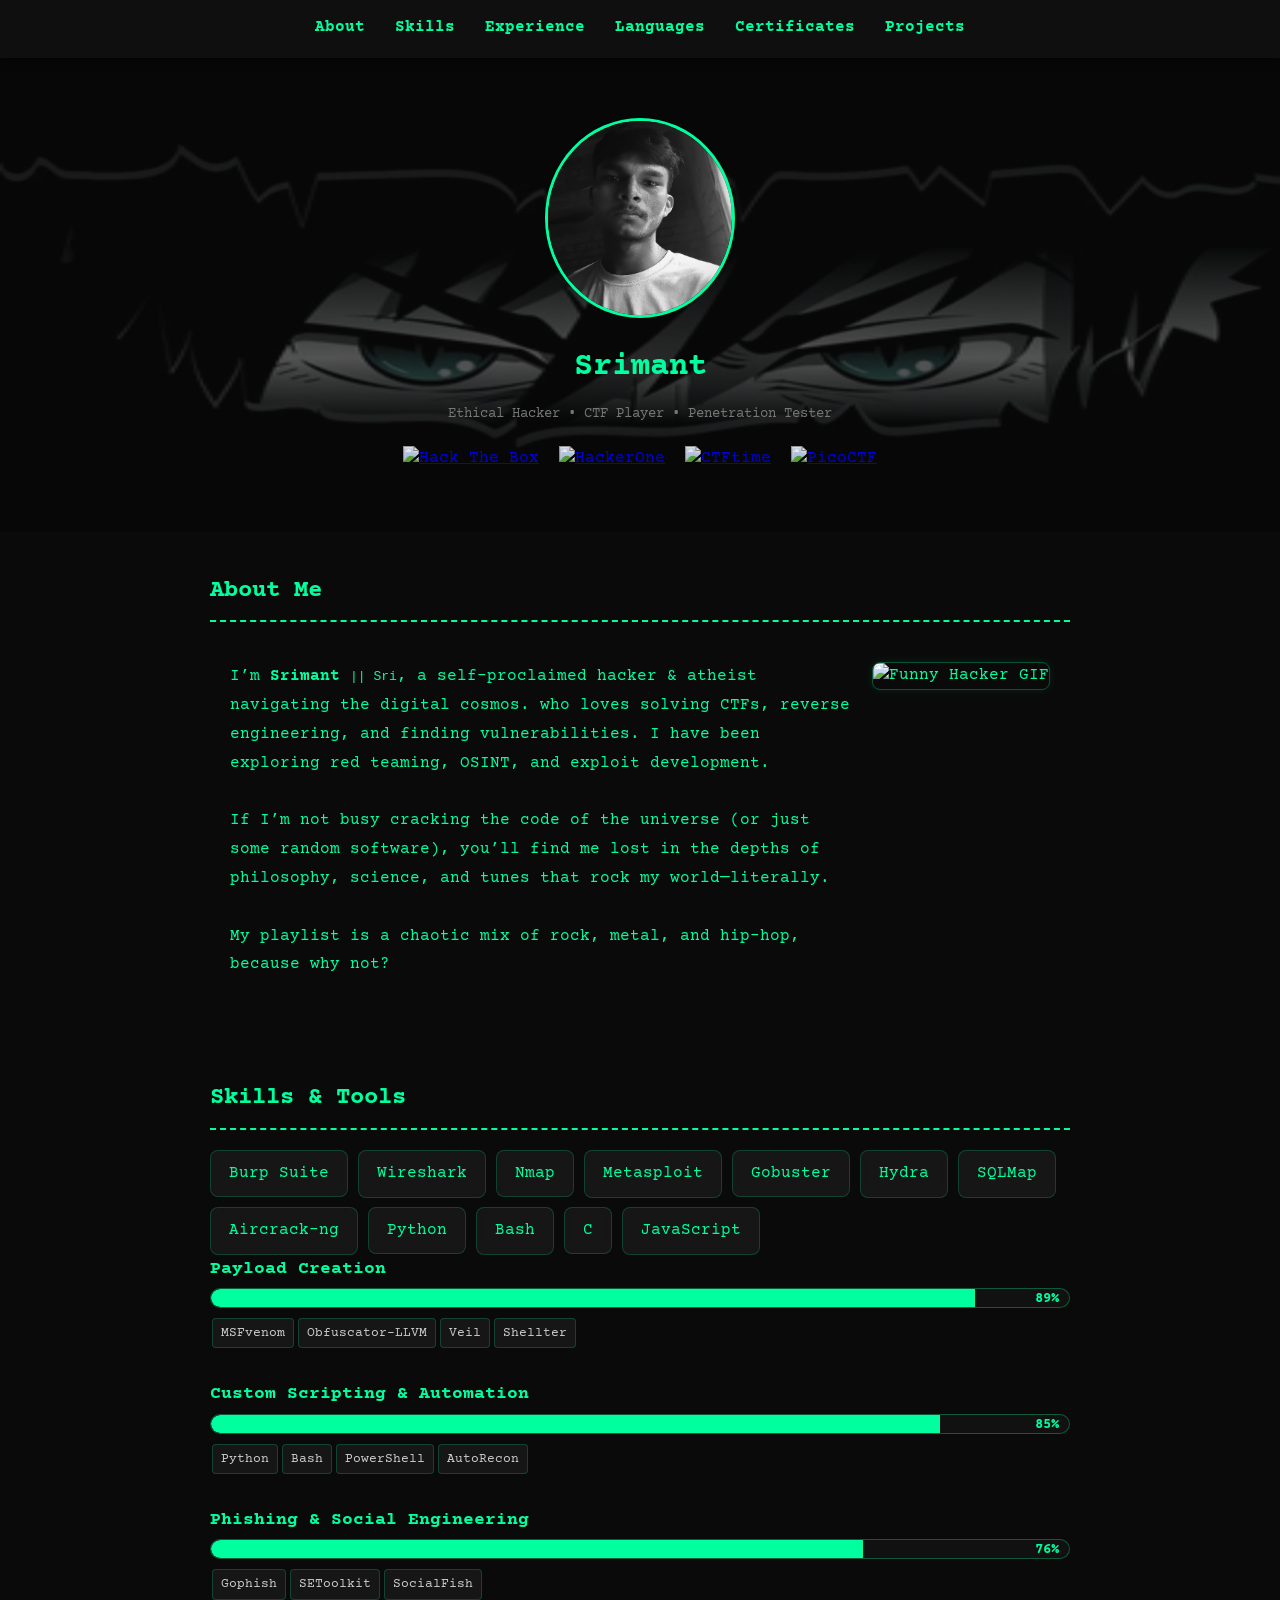
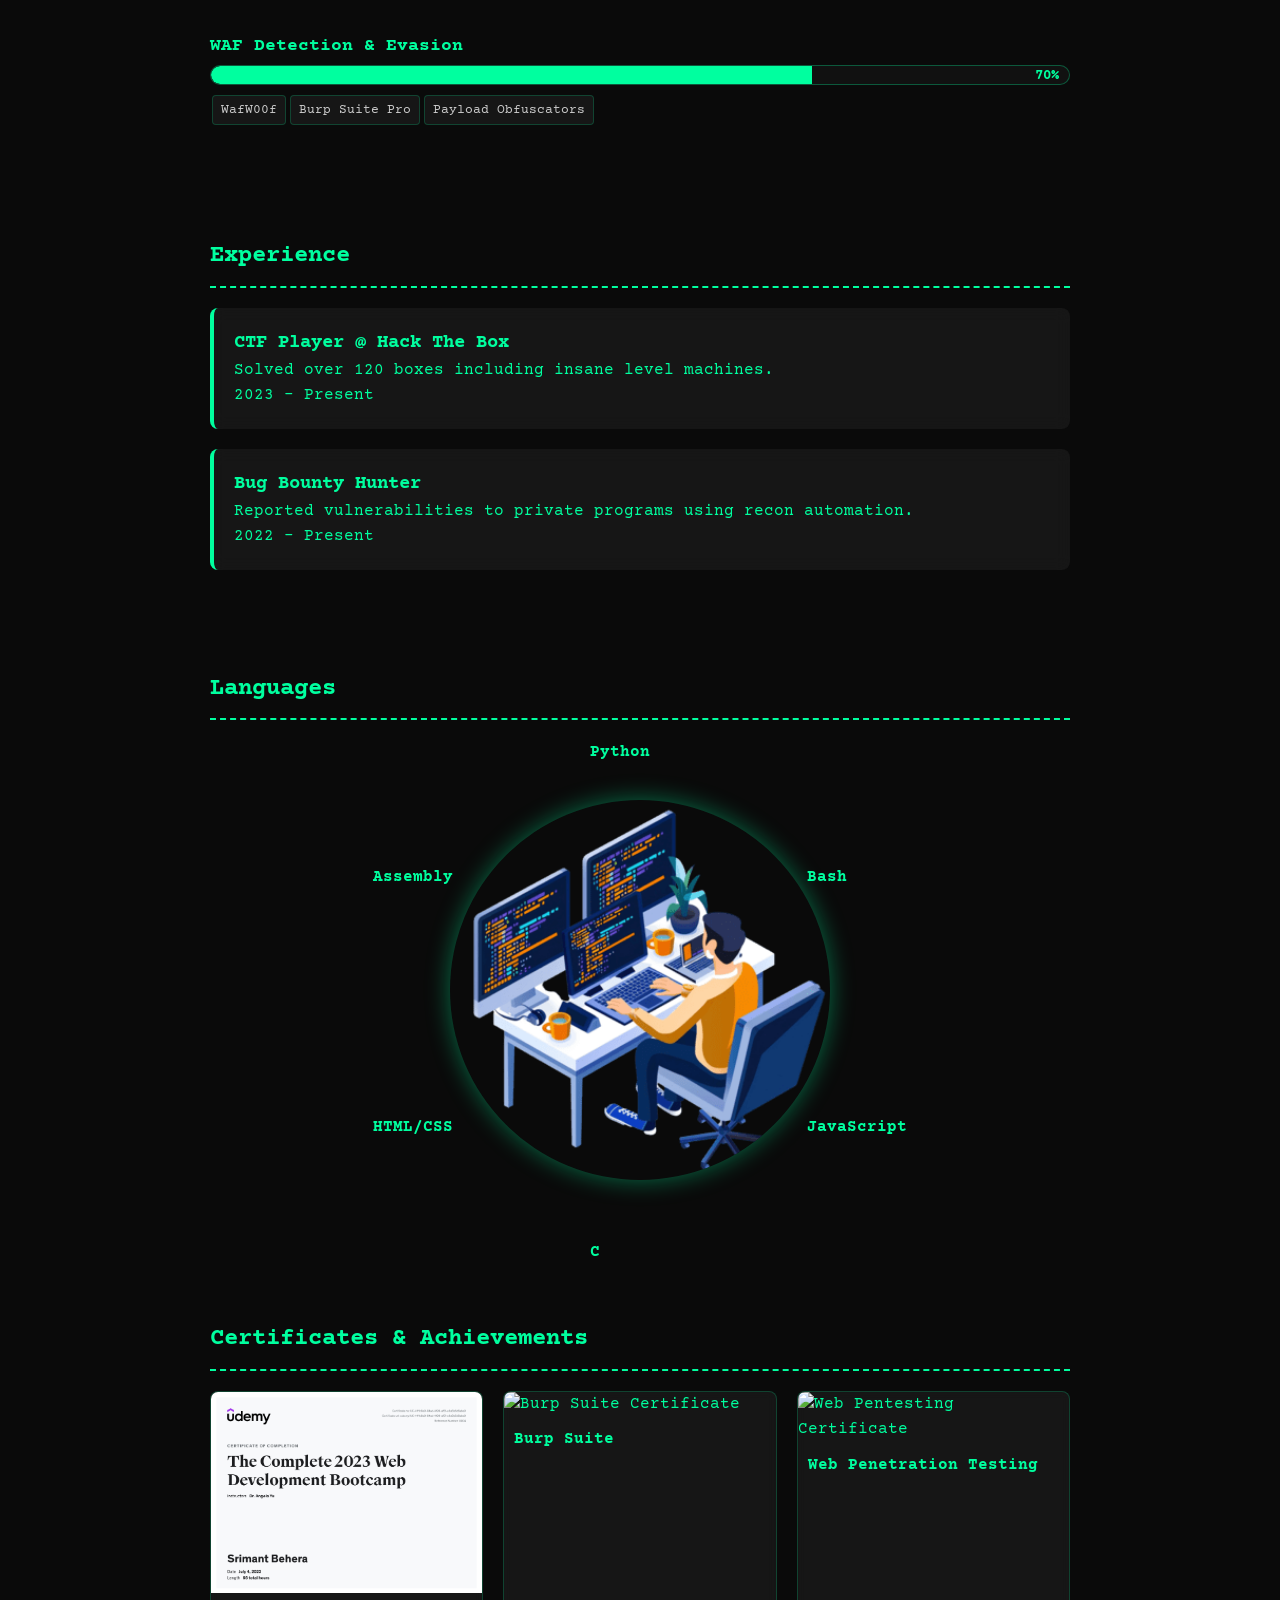
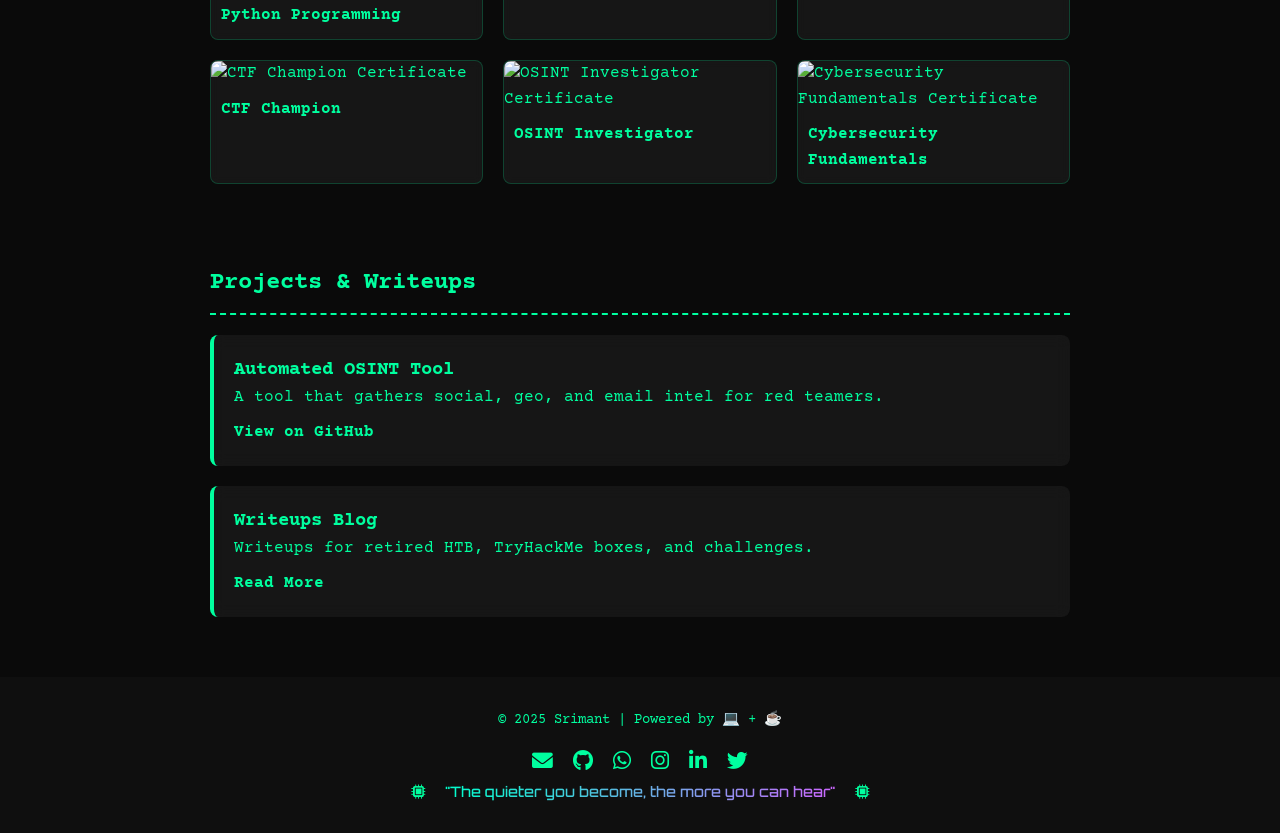
==== index.html @ 4f997815 "Update index.html" ====
<!DOCTYPE html>
<html lang="en">
<head>
  <meta charset="UTF-8" />
  <meta name="viewport" content="width=device-width, initial-scale=1.0"/>
  <title>Srimant | Portfolio</title>

  <!-- Google Fonts -->
<link href="https://fonts.googleapis.com/css2?family=Courier+Prime&display=swap" rel="stylesheet">
<link href="https://fonts.googleapis.com/css2?family=Orbitron&display=swap" rel="stylesheet">
<link href="https://fonts.googleapis.com/css2?family=Playwrite+HU:wght@100..400&family=Press+Start+2P&display=swap" rel="stylesheet">
<link href="https://fonts.googleapis.com/css2?family=Rubik+Glitch&display=swap" rel="stylesheet">

<!-- Font Awesome -->
<script src="https://kit.fontawesome.com/a076d05399.js" crossorigin="anonymous"></script>

<!-- AOS Animation -->
<link href="https://cdn.jsdelivr.net/npm/aos@2.3.4/dist/aos.css" rel="stylesheet">
 
  <link
  href="https://cdnjs.cloudflare.com/ajax/libs/font-awesome/6.0.0-beta3/css/all.min.css"
  rel="stylesheet">

  

  <style>
    :root {
      --bg: #0a0a0a;    
      --text: #00ff9f;
      --accent: linear-gradient(45deg, #00ffe7, #cc66ff);
      --card-bg: rgba(255, 255, 255, 0.05);
      --hover-bg: rgba(255, 255, 255, 0.1);
    }

    * {
      margin: 0;
      padding: 0;
      box-sizing: border-box;
    }

    body {
      background-color: var(--bg);
      color: var(--text);
      font-family: 'Courier Prime', monospace;
      line-height: 1.6;
    }

    nav.navbar {
      background: #0f0f0f;
      padding: 15px 30px;
      position: sticky;
      top: 0;
      z-index: 1000;
      box-shadow: 0 2px 8px rgba(0, 0, 0, 0.5);
    }

    .nav-container {
      display: flex;
      justify-content: center;
      gap: 30px;
    }

    .nav-link {
      color: var(--text);
      text-decoration: none;
      font-size: 1rem;
      transition: color 0.3s ease;
    }

    .nav-link:hover {
      color: #00ffd5;
    }
.navbar {
  position: sticky;
  top: 0;
  z-index: 1000;
  padding: 15px 30px;
  background: #0a0a0a;
  box-shadow: 0 2px 10px rgba(0, 255, 159, 0.2);
  border-bottom: 2px solid transparent;
  transition: border-color 0.3s ease;
}

.navbar:hover {
  border-bottom: 2px solid var(--text);
}

.nav-container {
  display: flex;
  justify-content: center;
  gap: 30px;
  position: relative;
  z-index: 1;
}

.nav-link {
  color: var(--text);
  text-decoration: none;
  font-size: 1rem;
  font-weight: bold;
  position: relative;
  transition: color 0.3s ease;
}

.nav-link::after {
  content: '';
  position: absolute;
  width: 0%;
  height: 2px;
  bottom: -5px;
  left: 0;
  background: var(--accent);
  transition: width 0.3s ease;
}

.nav-link:hover::after {
  width: 100%;
}

/* Glitch effect on hover */
.nav-link:hover {
  color: #00ffd5;
  animation: glitch-navbar 0.6s infinite;
}

@keyframes glitch-navbar {
  0% { transform: translate(0); }
  10% { transform: translate(-2px, 2px); }
  20% { transform: translate(2px, -2px); }
  30% { transform: translate(-2px, 2px); }
  40% { transform: translate(2px, -2px); }
  50% { transform: translate(0); }
  100% { transform: translate(0); }
}
/* langaues */


    .lang-grid {
  display: grid;
  grid-template-columns: repeat(auto-fit, minmax(120px, 1fr));
  gap: 10px;
}
.lang-grid div {
  background: rgba(255, 255, 255, 0.05);
  padding: 10px;
  text-align: center;
  border-radius: 6px;
  border: 1px solid rgba(0, 255, 159, 0.1);
  transition: background 0.3s ease;
}
.lang-grid div:hover {
  background: rgba(255, 255, 255, 0.1);
}


.language-wheel {
  position: relative;
  width: 300px;
  height: 300px;
  margin-top: 0;
}

.language-wheel {
  position: relative;
  width: 500px;
  height: 500px;
  margin: 0px auto;
  border-radius: 50%;
  animation: slow-rotate 20s linear infinite;
  /* margin-top: -70px; */
}

.center-logo {
  position: absolute;
  left: 50%;
  top: 50%;
  width: 380px;
  height: 380px;
  transform: translate(-50%, -50%);
  z-index: 2;
  border-radius: 50%;
  overflow: hidden;
  box-shadow: 0 0 25px rgba(0, 255, 159, 0.4);
  transition: transform 0.3s ease;
}

.center-logo img {
  width: 100%;
  height: 100%;
  object-fit: cover;
}

.center-logo:hover {
  transform: translate(-50%, -50%) scale(1.1) rotate(10deg);
}

.lang-item {
  position: absolute;
  top: 50%;
  left: 40%;
  transform-origin: center center;
  font-weight: bold;
  color: var(--text);
  white-space: nowrap;
  font-size: 1rem;
  transition: transform 0.3s ease, color 0.3s ease;
}

.lang-item:hover {
  color: #00ffd5;
  transform: scale(1.1);
}

/* Circular layout - move text further away from center */
.lang1 { transform: rotate(0deg) translate(0, -250px) rotate(-0deg); }
.lang2 { transform: rotate(60deg) translate(0, -250px) rotate(-60deg); }
.lang3 { transform: rotate(120deg) translate(0, -250px) rotate(-120deg); }
.lang4 { transform: rotate(180deg) translate(0, -250px) rotate(-180deg); }
.lang5 { transform: rotate(240deg) translate(0, -250px) rotate(-240deg); }
.lang6 { transform: rotate(300deg) translate(0, -250px) rotate(-300deg); }


/* Optional animation if you want slow rotation effect */
/* @keyframes slow-rotate {
  0% { transform: rotate(0deg); }
  100% { transform: rotate(360deg); }
} */


/* .navbar::before {
  content: '';
  position: absolute;
  top: 0; left: 0;
  width: 100%;
  height: 100%;
  background: repeating-linear-gradient(
    45deg,
    rgba(0, 255, 159, 0.05),
    rgba(0, 255, 159, 0.05) 10px,
    transparent 10px,
    transparent 20px
  );
  z-index: 0;
  animation: glitch-bg 10s linear infinite;
  pointer-events: none;
} */

@keyframes glitch-bg {
  0% { background-position: 0 0; }
  100% { background-position: -20px -20px; }
}
    header {
      background: linear-gradient(to right, #0f0f0f, #111);
      text-align: center;
      padding: 60px 20px 40px;
      position: relative;
      overflow: hidden;
    }
 /* Header & Footer Background */
    header {
    padding: 60px 20px;
    text-align: center;
    position: relative;
    z-index: 1;
    }

    header::before {
    content: '';
    position: absolute;
    top: 0; left: 0; right: 0; bottom: 0;
    background-image: url('/bgimg.png');
    background-size: 1900px 800px;
    background-repeat: no-repeat;
    background-position: center;
    opacity: 10; /* Very low visibility */
    z-index: -1;
    }
    header::after {
  content: '';
  position: absolute;
  top: 0; left: 0; right: 0; bottom: 0;
  background: rgba(10, 10, 10, 0.7); /* Black semi-transparent layer */
  z-index: -1;
}
    .glitch-effect {
      font-size: 2rem;
      background: var(--accent);
      -webkit-background-clip: text;
      -webkit-text-fill-color: transparent;
      position: relative;
      animation: glitch 2s infinite;
    }

    @keyframes glitch {
      0% { transform: translate(0); }
      20% { transform: translate(-2px, 2px); }
      40% { transform: translate(-2px, -2px); }
      60% { transform: translate(2px, 2px); }
      80% { transform: translate(2px, -2px); }
      100% { transform: translate(0); }
    }

    .avatar {
      width: 190px;
      height: 200px;
      border-radius: 50%;
      border: 3px solid var(--text);
      transition: transform 0.3s ease;
      margin-bottom: 15px;
    }

    .avatar:hover {
      transform: scale(1.1) rotate(3deg);
    }

    .subtitle {
      font-size: 0.9rem;
      color: #777;
      margin: 10px 0;
    }

    .social-icons {
  display: flex;
  justify-content: center;
  gap: 20px;
  margin-top: 20px;
  flex-wrap: wrap;
}

.social-icons img {
  width: 80px; /* Adjust as needed */
  height: auto;
  transition: transform 0.3s ease, filter 0.3s ease;
  opacity: 0.9;
}

.social-icons img:hover {
  transform: scale(1.1) rotate(2deg);
  opacity: 1;
  filter: brightness(1.2);
}

/* cert and achivement */

.cert-grid {
  display: grid;
  grid-template-columns: repeat(auto-fit, minmax(250px, 1fr));
  gap: 20px;
}

.cert-card {
  background: var(--card-bg);
  border-radius: 8px;
  overflow: hidden;
  border: 1px solid rgba(0, 255, 159, 0.2);
  backdrop-filter: blur(5px);
  transition: transform 0.3s ease;
}

.cert-card:hover {
  transform: translateY(-5px);
}

.cert-card img {
  width: 100%;
  height: auto;
  display: block;
}

.cert-card .cert-title {
  padding: 10px;
  font-weight: bold;
  font-size: 1rem;
  color: var(--text);
}

/* cert ends */

    section {
      max-width: 900px;
      margin: auto;
      padding: 40px 20px;
      scroll-margin-top: 80px; /* Offset for sticky nav */
    }

    h2 {
      font-size: 1.5rem;
      border-bottom: 2px dashed var(--text);
      padding-bottom: 10px;
      margin-bottom: 20px;
    }

    .skills ul {
      display: flex;
      flex-wrap: wrap;
      gap: 10px;
      list-style: none;
      padding: 0;
    }

    .skills li {
      background: var(--card-bg);
      padding: 10px 18px;
      border-radius: 8px;
      border: 1px solid rgba(0, 255, 159, 0.2);
      backdrop-filter: blur(5px);
      transition: background 0.3s ease;
    }

    .skills li:hover {
      background: var(--hover-bg);
    }

    /* skill */

    .skill-bar-container {
    margin-bottom: 30px;
  }

  .skill-title {
    font-weight: bold;
    font-size: 1.1rem;
    margin-bottom: 5px;
    color: var(--text);
  }

  .bar {
    background-color: #111;
    border: 1px solid rgba(0, 255, 159, 0.3);
    border-radius: 20px;
    height: 20px;
    width: 100%;
    overflow: hidden;
    position: relative;
  }

  .bar-fill {
    background-color: #00ff9f;
    height: 100%;
    border-radius: 20px 0 0 20px;
    transition: width 0.6s ease-in-out;
  }

  .bar-percent {
    position: absolute;
    right: 10px;
    top: 0;
    font-size: 0.85rem;
    line-height: 20px;
    color: #00ff9f;
    font-weight: bold;
  }

  .tool-tags {
    font-size: 0.8rem;
    color: #ccc;
    margin-top: 8px;
  }

  .tool-tags span {
    background: rgba(255, 255, 255, 0.05);
    border: 1px solid rgba(0, 255, 159, 0.2);
    padding: 4px 8px;
    margin: 2px;
    display: inline-block;
    border-radius: 4px;
  }


    .exp-card, .project-card {
      background: var(--card-bg);
      padding: 20px;
      margin-bottom: 20px;
      border-left: 4px solid var(--text);
      border-radius: 8px;
      backdrop-filter: blur(8px);
      transition: transform 0.2s ease;
    }

    .exp-card:hover, .project-card:hover {
      transform: translateX(5px);
    }

    .project-card a {
      color: var(--text);
      text-decoration: none;
      font-weight: bold;
      display: inline-block;
      margin-top: 10px;
    }

    footer {
      text-align: center;
      padding: 30px 20px;
      background: #111;
      font-size: 0.9rem;
      color: #777;
      border-top: 1px solid rgba(255, 255, 255, 0.1);
    }

    .contact-info {
      margin-top: 10px;
      font-size: 0.9rem;
      color: #aaa;
    }

    /* Scrollbar styling */
    ::-webkit-scrollbar {
      width: 8px;
    }

    ::-webkit-scrollbar-track {
      background: #111;
    }

    ::-webkit-scrollbar-thumb {
      background: var(--text);
      border-radius: 4px;
    }

    footer {
  background: #0f0f0f;
  color: var(--text);
  padding: 30px 20px;
  font-family: 'Courier Prime', monospace;
  border-top: 2px solid transparent;
  position: relative;
  overflow: hidden;
  text-align: center;
}

.footer-content p {
  margin-bottom: 15px;
  font-size: 0.9rem;
}

.social-contact {
  display: flex;
  justify-content: center;
  gap: 20px;
  font-size: 1.3rem;
}

.social-contact a {
  color: var(--text);
  transition: color 0.3s ease;
  text-decoration: none;
}

.social-contact a:hover {
  color: #00ffd5;
}

.footer-quote {
  display: flex;
  align-items: center;
  justify-content: center;
  gap: 20px;
  flex-wrap: wrap;
  font-family: 'Orbitron', sans-serif; /* already included in your fonts */
  font-size: 0.9rem;
  color: var(--text);
  animation: pulse-glow 3s infinite;
  text-align: center;
}

.footer-quote .line {
  flex: 1;
  height: 1px;
  background: linear-gradient(to right, #00ffd5, #cc66ff);
  max-width: 120px;
  opacity: 0.6;
}

.footer-quote .quote-text {
  white-space: nowrap;
  font-weight: 500;
  background: linear-gradient(to right, #00ffcc, #cc66ff);
  -webkit-background-clip: text;
  -webkit-text-fill-color: transparent;
}

@keyframes pulse-glow {
  0%, 100% { text-shadow: 0 0 4px #00ffd5; }
  50% { text-shadow: 0 0 12px #00ffd5; }
}


/* responsive design */
/* Responsive Design */
@media (max-width: 768px) {

  .nav-container {
    flex-wrap: wrap;
    gap: 15px;
  }

  header {
    padding: 40px 10px;
  }

  .avatar {
    width: 140px;
    height: 140px;
  }

  .social-icons img {
    width: 50px;
  }

  .skills ul {
    flex-direction: column;
    align-items: center;
  }

  .language-wheel {
    width: 100%;
    height: 400px;
    margin-top: 40px;
  }

  .center-logo {
    width: 180px;
    height: 180px;
  }

  .lang-item {
    font-size: 0.8rem;
  }

  .lang1, .lang2, .lang3, .lang4, .lang5, .lang6 {
    transform: none !important;
    position: static;
    display: inline-block;
    margin: 5px;
  }

  .language-wheel {
    display: flex;
    flex-direction: column;
    align-items: center;
  }

  .cert-grid {
    grid-template-columns: 1fr;
  }

  .project-card, .exp-card {
    padding: 15px;
  }

  .footer-quote {
    flex-direction: column;
    gap: 10px;
    text-align: center;
  }

  .footer-quote .line {
    display: none;
  }

  .footer-content p {
    font-size: 0.8rem;
  }

  .social-contact {
    flex-wrap: wrap;
    font-size: 1rem;
  }

  section {
    padding: 20px 15px;
  }

  h2 {
    font-size: 1.2rem;
  }
}

  </style>
</head>
<body>

<!-- Navigation Bar -->
<nav class="navbar">
  <div class="glitch-bg"></div>
  <div class="nav-container">
    <a href="#about" class="nav-link">About</a>
    <a href="#skills" class="nav-link">Skills</a>
    <a href="#experience" class="nav-link">Experience</a>
    <a href="#languages" class="nav-link">Languages</a>
    <a href="#certificates" class="nav-link">Certificates</a>
    <a href="#projects" class="nav-link">Projects</a>
  </div>
</nav>

<header>
  <img src="logo.jpg" alt="Avatar" class="avatar"/>
  <h1 >Srimant</h1>
  <p class="subtitle">Ethical Hacker • CTF Player • Penetration Tester</p>
 <div class="social-icons">   
  <a href="#"><img src="https://www.hackthebox.com/images/landingv3/mega-menu-logo-htb.svg"  alt="Hack The Box"></a>
  <a href="#"><img src="https://www.hackerone.com/themes/custom/hackerone/logo.svg"  alt="HackerOne"></a>
  <a href="#"><img src="https://ctftime.org/static/images/ct/logo.svg"  alt="CTFtime"></a>
  <a href="#"><img src="https://picoctf.org/img/logos/picoctf-logo-horizontal-white.svg"  alt="PicoCTF"></a>
</div>
</header>

<!-- AOS CDN (if not already included) -->
<link href="https://cdn.jsdelivr.net/npm/aos@2.3.4/dist/aos.css" rel="stylesheet">
<script src="https://cdn.jsdelivr.net/npm/aos@2.3.4/dist/aos.js"></script>
<script>
  AOS.init();
</script>

<section id="about" class="about" data-aos="fade-up">
  <h2>About Me</h2>
  <div style="display: flex; justify-content: space-between; align-items: flex-start; gap: 20px; padding: 20px; flex-wrap: wrap;">

    <p style="max-width: 700px; line-height: 1.8; flex: 1;">
      I’m <strong>Srimant</strong> <code>|| Sri</code>, a self-proclaimed hacker & atheist navigating the digital cosmos.
      who loves solving CTFs, reverse engineering, and finding vulnerabilities. 
      I have been exploring red teaming, OSINT, and exploit development.<br/> <br>
      If I’m not busy cracking the code of the universe (or just some random software), 
      you’ll find me lost in the depths of philosophy, science, and tunes that rock my world—literally.<br/> <br>
      My playlist is a chaotic mix of rock, metal, and hip-hop, because why not?
    </p>

    <img src="https://i.pinimg.com/originals/45/77/85/4577853f98ae7f2320f091dc999c30ac.gif" 
         alt="Funny Hacker GIF"
         style="max-width: 300px; border-radius: 8px; border: 1px solid rgba(0,255,159,0.3); box-shadow: 0 0 10px rgba(0,255,159,0.1); flex-shrink: 0;">
  </div>
</section>




<section id="skills" class="skills">
  <h2>Skills & Tools</h2>
  <ul>
    <li>Burp Suite</li>
    <li>Wireshark</li>
    <li>Nmap</li>
    <li>Metasploit</li>
    <li>Gobuster</li>
    <li>Hydra</li>
    <li>SQLMap</li>
    <li>Aircrack-ng</li>
    <li>Python</li>
    <li>Bash</li>
    <li>C</li>
    <li>JavaScript</li>
  </ul>

  <div class="skill-bar-container">
  <div class="skill-title">Payload Creation</div>
  <div class="bar">
    <div class="bar-fill" style="width: 89%;"></div>
    <div class="bar-percent">89%</div>
  </div>
  <div class="tool-tags">
    <span>MSFvenom</span><span>Obfuscator-LLVM</span><span>Veil</span><span>Shellter</span>
  </div>
</div>

<div class="skill-bar-container">
  <div class="skill-title">Custom Scripting & Automation</div>
  <div class="bar">
    <div class="bar-fill" style="width: 85%;"></div>
    <div class="bar-percent">85%</div>
  </div>
  <div class="tool-tags">
    <span>Python</span><span>Bash</span><span>PowerShell</span><span>AutoRecon</span>
  </div>
</div>

<div class="skill-bar-container">
  <div class="skill-title">Phishing & Social Engineering</div>
  <div class="bar">
    <div class="bar-fill" style="width: 76%;"></div>
    <div class="bar-percent">76%</div>
  </div>
  <div class="tool-tags">
    <span>Gophish</span><span>SEToolkit</span><span>SocialFish</span>
  </div>
</div>

<div class="skill-bar-container">
  <div class="skill-title">WAF Detection & Evasion</div>
  <div class="bar">
    <div class="bar-fill" style="width: 70%;"></div>
    <div class="bar-percent">70%</div>
  </div>
  <div class="tool-tags">
    <span>WafW00f</span><span>Burp Suite Pro</span><span>Payload Obfuscators</span>
  </div>
</div>
</section>

<section id="experience" class="experience">
  <h2>Experience</h2>
  <div class="exp-card">
    <h3>CTF Player @ Hack The Box</h3>
    <p>Solved over 120 boxes including insane level machines.</p>
    <span>2023 - Present</span>
  </div>
  <div class="exp-card">
    <h3>Bug Bounty Hunter</h3>
    <p>Reported vulnerabilities to private programs using recon automation.</p>
    <span>2022 - Present</span>
  </div>
</section>

<section id="languages" class="languages">
  <h2>Languages</h2>
  <div class="language-wheel">
    <div class="lang-item lang1">Python</div>
    <div class="lang-item lang2">Bash</div>
    <div class="lang-item lang3">JavaScript</div>
    <div class="lang-item lang4">C</div>
    <div class="lang-item lang5">HTML/CSS</div>
    <div class="lang-item lang6">Assembly</div>
    <div class="center-logo">
      <img src="coding.png" alt="Center Logo" width="80" height="80">
    </div>
  </div>
</section>

<section id="certificates" class="certificates">
  <h2>Certificates & Achievements</h2>
  <div class="cert-grid">
    <!-- Fake Certificate using placeholder image -->
    <div class="cert-card">
      <img src="udemypython.jpg"  alt="Python Certificate">
      <div class="cert-title">Python Programming</div>
    </div>

    <div class="cert-card">
      <img src="https://fake-certificate.vercel.app/v1/Burp%20Suite/srimant/2025.png"  alt="Burp Suite Certificate">
      <div class="cert-title">Burp Suite</div>
    </div>

    <div class="cert-card">
      <img src="https://fake-certificate.vercel.app/v1/Web%20Penetration%20Testing/srimant/2025.png"  alt="Web Pentesting Certificate">
      <div class="cert-title">Web Penetration Testing</div>
    </div>

    <div class="cert-card">
      <img src="https://fake-certificate.vercel.app/v1/CTF%20Champion/srimant/2025.png"  alt="CTF Champion Certificate">
      <div class="cert-title">CTF Champion</div>
    </div>

    <div class="cert-card">
      <img src="https://fake-certificate.vercel.app/v1/OSINT%20Investigator/srimant/2025.png"  alt="OSINT Investigator Certificate">
      <div class="cert-title">OSINT Investigator</div>
    </div>

    <div class="cert-card">
      <img src="https://fake-certificate.vercel.app/v1/Cybersecurity%20Fundamentals/srimant/2025.png"  alt="Cybersecurity Fundamentals Certificate">
      <div class="cert-title">Cybersecurity Fundamentals</div>
    </div>
  </div>
</section>

<section id="projects" class="projects">
  <h2>Projects & Writeups</h2>
  <div class="project-card">
    <h3>Automated OSINT Tool</h3>
    <p>A tool that gathers social, geo, and email intel for red teamers.</p>
    <a href="#">View on GitHub</a>
  </div>
  <div class="project-card">
    <h3>Writeups Blog</h3>
    <p>Writeups for retired HTB, TryHackMe boxes, and challenges.</p>
    <a href="#">Read More</a>
  </div>
</section>

<footer>
  <div class="footer-content">
    <p>&copy; 2025 Srimant | Powered by 💻 + ☕</p>

    <div class="social-contact">
      <a href="mailto:srimant@example.com" target="_blank"><i class="fas fa-envelope"></i></a>
      <a href="https://github.com/srimant"  target="_blank"><i class="fab fa-github"></i></a>
      <a href="https://wa.me/911234567890"  target="_blank"><i class="fab fa-whatsapp"></i></a>
      <a href="https://instagram.com/srimant.sec"  target="_blank"><i class="fab fa-instagram"></i></a>
      <a href="https://linkedin.com/in/srimant"  target="_blank"><i class="fab fa-linkedin-in"></i></a>
      <a href="#" target="_blank"><i class="fab fa-twitter"></i></a>
    </div>
  </div>
  <div class="footer-bottom">
  <div class="footer-quote">
    <i class="fas fa-microchip"></i>
    <span class="quote-text">"The quieter you become, the more you can hear"</span>
    <i class="fas fa-microchip"></i>
  </div>
</div>

</footer>



<!-- Scroll Progress Bar -->
<div id="scroll-bar"></div>

<!-- VanillaTilt.js -->
<script src="https://cdnjs.cloudflare.com/ajax/libs/vanilla-tilt/1.7.0/vanilla-tilt.min.js"></script>
<script>
  VanillaTilt.init(document.querySelectorAll(".cert-card, .project-card"), {
    max: 10,
    speed: 400,
    glare: true,
    "max-glare": 0.2,
  });
</script>

<!-- Scroll Progress Script -->
<script>
  window.onscroll = function () {
    const scrolled = (window.scrollY / (document.body.scrollHeight - window.innerHeight)) * 100;
    document.getElementById("scroll-bar").style.width = scrolled + "%";
  };
</script>

<style>
  #scroll-bar {
    position: fixed;
    top: 0;
    left: 0;
    height: 3px;
    background: #00ffcc;
    width: 0%;
    z-index: 9999;
  }
</style>

</body>
</html>
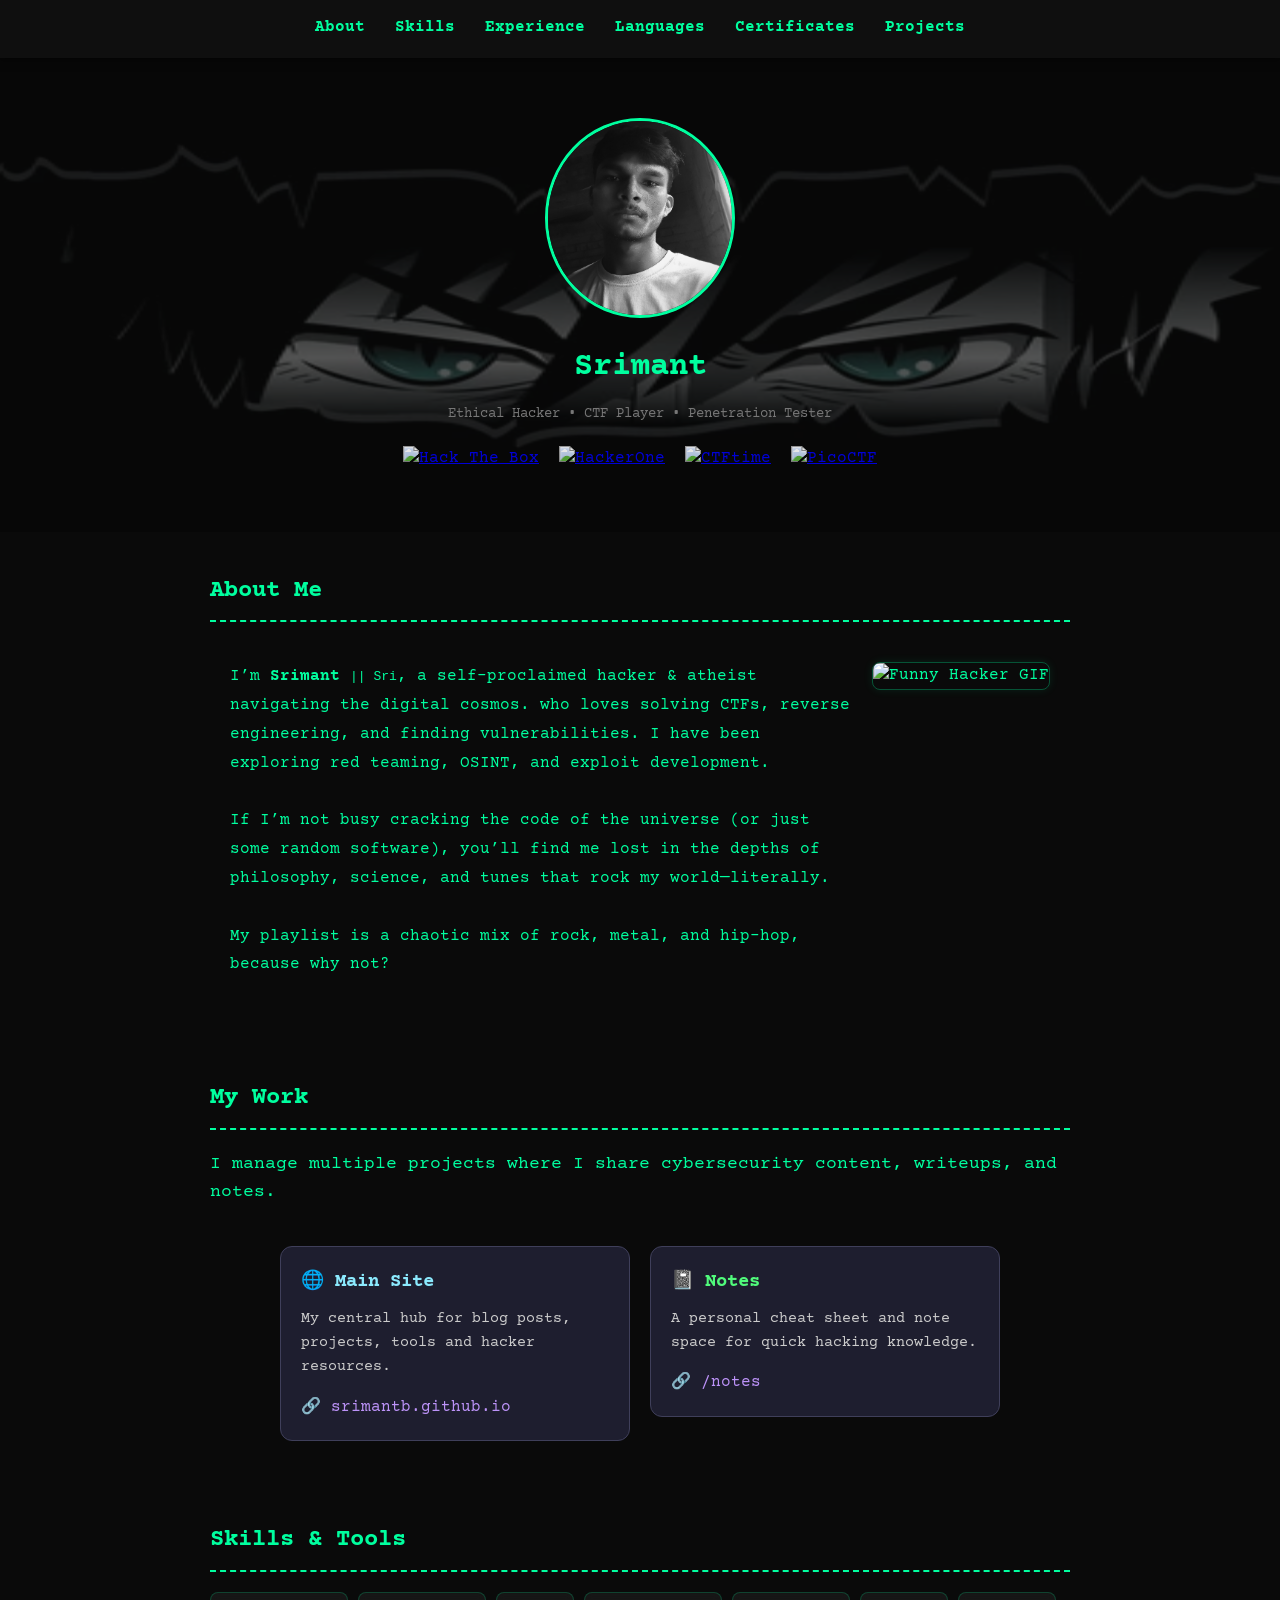
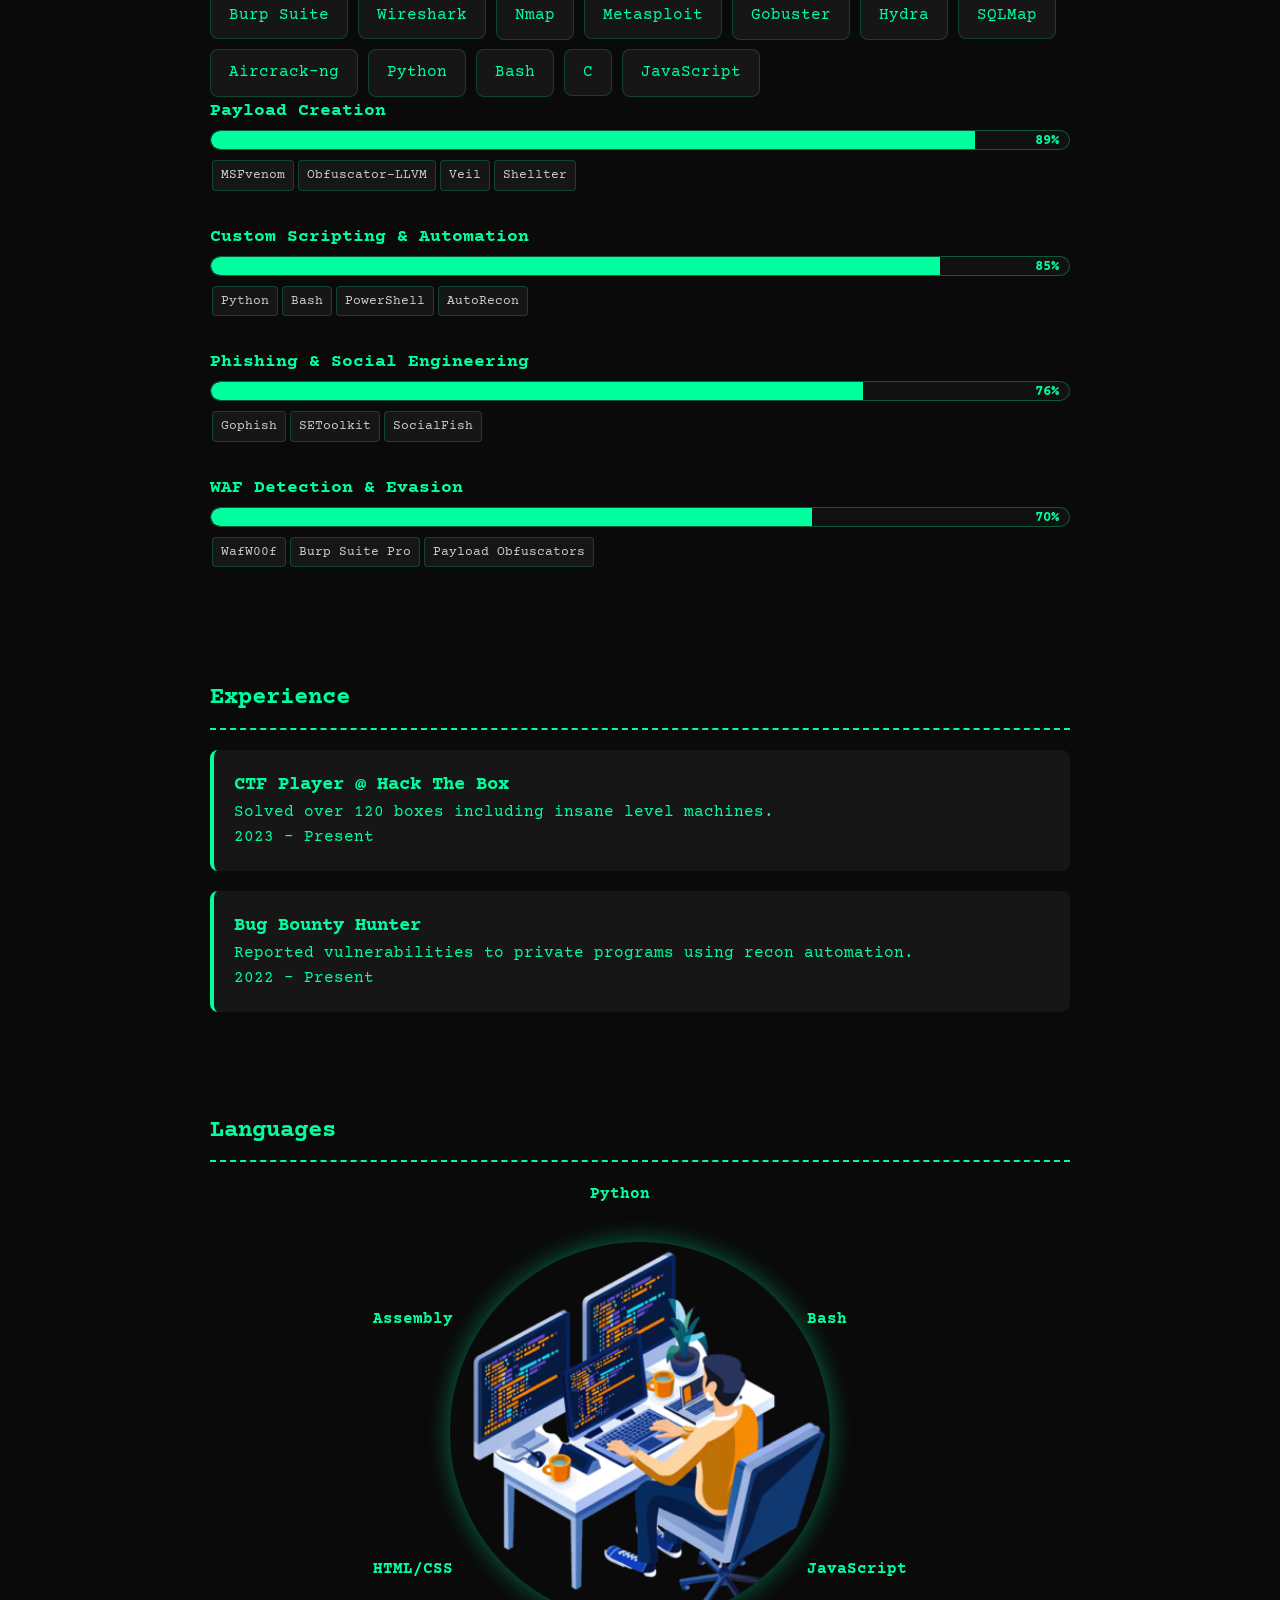
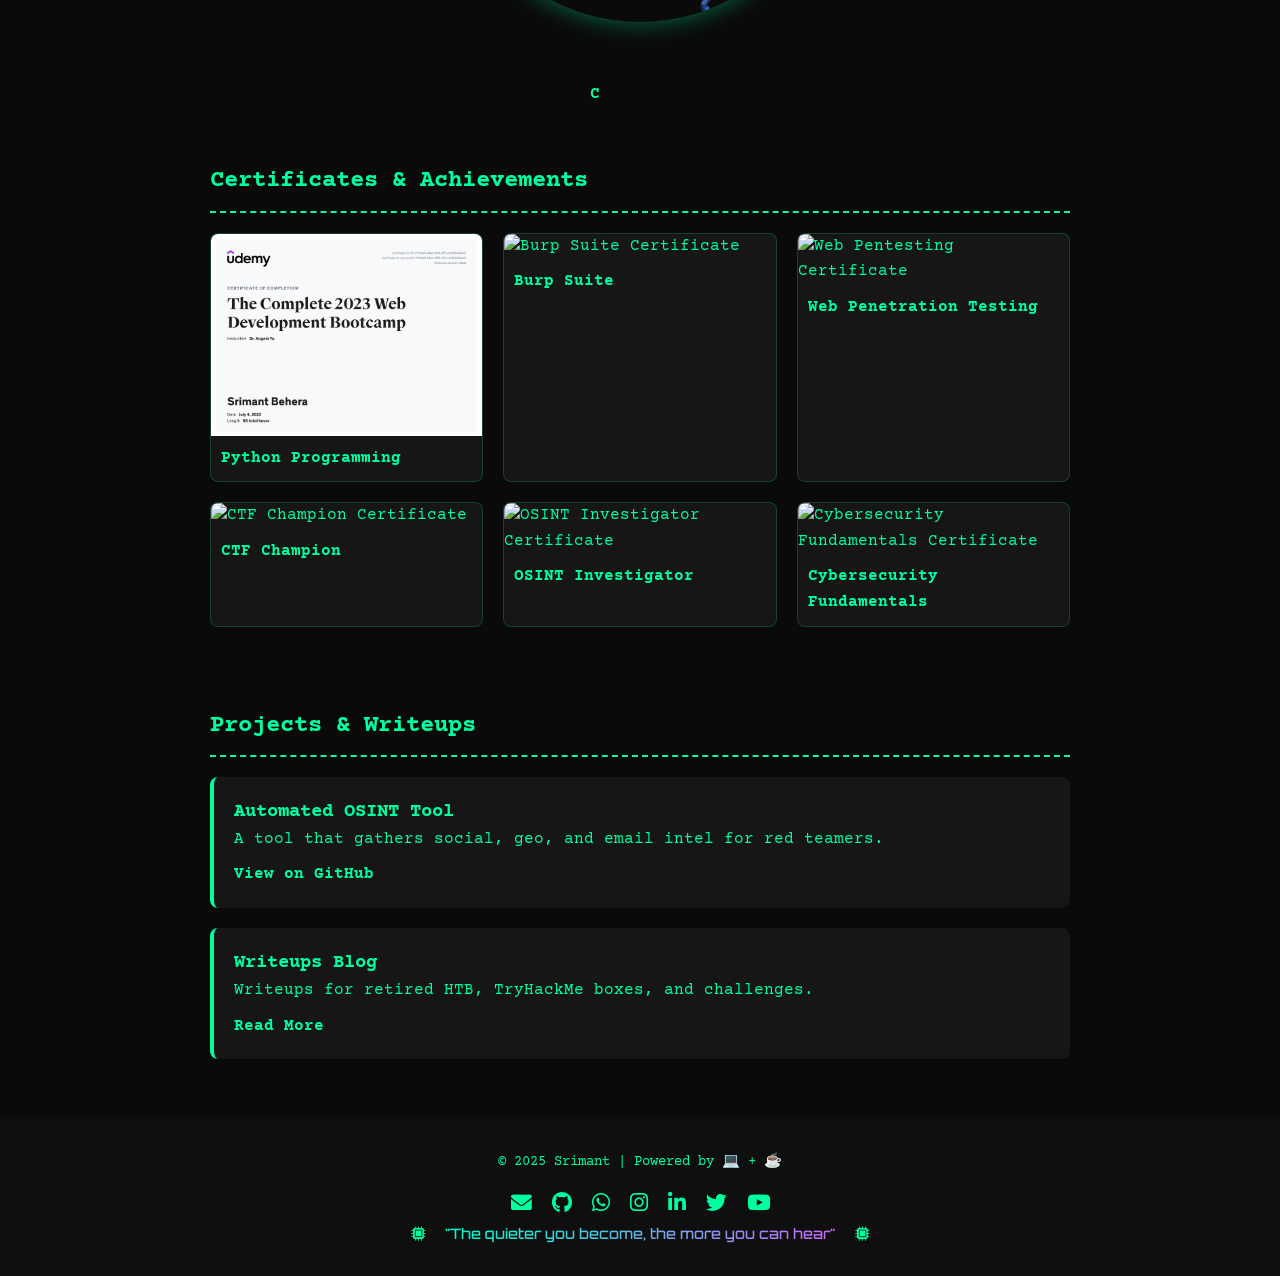
==== commit 3be376cf: "Update index.html" ====
--- a/index.html
+++ b/index.html
@@ -692,6 +692,7 @@
     <a href="#languages" class="nav-link">Languages</a>
     <a href="#certificates" class="nav-link">Certificates</a>
     <a href="#projects" class="nav-link">Projects</a>
+    
   </div>
 </nav>
 
@@ -730,6 +731,37 @@
     <img src="https://i.pinimg.com/originals/45/77/85/4577853f98ae7f2320f091dc999c30ac.gif" 
          alt="Funny Hacker GIF"
          style="max-width: 300px; border-radius: 8px; border: 1px solid rgba(0,255,159,0.3); box-shadow: 0 0 10px rgba(0,255,159,0.1); flex-shrink: 0;">
+  </div>
+</section>
+
+<section id="my-work">
+  <h2 >My Work</h2>
+  <p style=" margin: 0 auto 40px; font-size: 1.1rem;">
+    I manage multiple projects where I share cybersecurity content, writeups, and notes.
+  </p>
+
+  <div style="display: flex; justify-content: center; gap: 20px; flex-wrap: wrap;">
+    <!-- Main Site Card -->
+    <a href="https://srimantb.github.io" target="_blank" style="text-decoration: none;">
+      <div style="background: #1e1e2f; padding: 20px; border-radius: 12px; width: 350px; transition: transform 0.3s, box-shadow 0.3s; border: 1px solid #3f3f5a;">
+        <h3 style="color: #8be9fd;">🌐 Main Site</h3>
+        <p style="color: #ccc; font-size: 0.95rem; margin-top: 10px;">
+          My central hub for blog posts, projects, tools and hacker resources.
+        </p>
+        <p style="margin-top: 15px; color: #bd93f9;">🔗 srimantb.github.io</p>
+      </div>
+    </a>
+
+    <!-- Notes Site Card -->
+    <a href="https://srimantb.github.io/notes" target="_blank" style="text-decoration: none;">
+      <div style="background: #1e1e2f; padding: 20px; border-radius: 12px; width: 350px; transition: transform 0.3s, box-shadow 0.3s; border: 1px solid #3f3f5a;">
+        <h3 style="color: #50fa7b;">📓 Notes</h3>
+        <p style="color: #ccc; font-size: 0.95rem; margin-top: 10px;">
+          A personal cheat sheet and note space for quick hacking knowledge.
+        </p>
+        <p style="margin-top: 15px; color: #bd93f9;">🔗 /notes</p>
+      </div>
+    </a>
   </div>
 </section>
 
@@ -882,12 +914,13 @@
     <p>&copy; 2025 Srimant | Powered by 💻 + ☕</p>
 
     <div class="social-contact">
-      <a href="mailto:srimant@example.com" target="_blank"><i class="fas fa-envelope"></i></a>
-      <a href="https://github.com/srimant"  target="_blank"><i class="fab fa-github"></i></a>
-      <a href="https://wa.me/911234567890"  target="_blank"><i class="fab fa-whatsapp"></i></a>
-      <a href="https://instagram.com/srimant.sec"  target="_blank"><i class="fab fa-instagram"></i></a>
+      <a href="mailto:0xsri.me@gmail.com" target="_blank"><i class="fas fa-envelope"></i></a>
+      <a href="https://github.com/srimantb"  target="_blank"><i class="fab fa-github"></i></a>
+      <a href="https://wa.me/917735854058"  target="_blank"><i class="fab fa-whatsapp"></i></a>
+      <a href="https://www.instagram.com/0x5ri/"  target="_blank"><i class="fab fa-instagram"></i></a>
       <a href="https://linkedin.com/in/srimant"  target="_blank"><i class="fab fa-linkedin-in"></i></a>
-      <a href="#" target="_blank"><i class="fab fa-twitter"></i></a>
+      <a href="https://x.com/0x5riMe" target="_blank"><i class="fab fa-twitter"></i></a>
+      <a href="https://www.youtube.com/@0x5ri" target="_blank"><i class="fab fa-youtube"></i></a>
     </div>
   </div>
   <div class="footer-bottom">
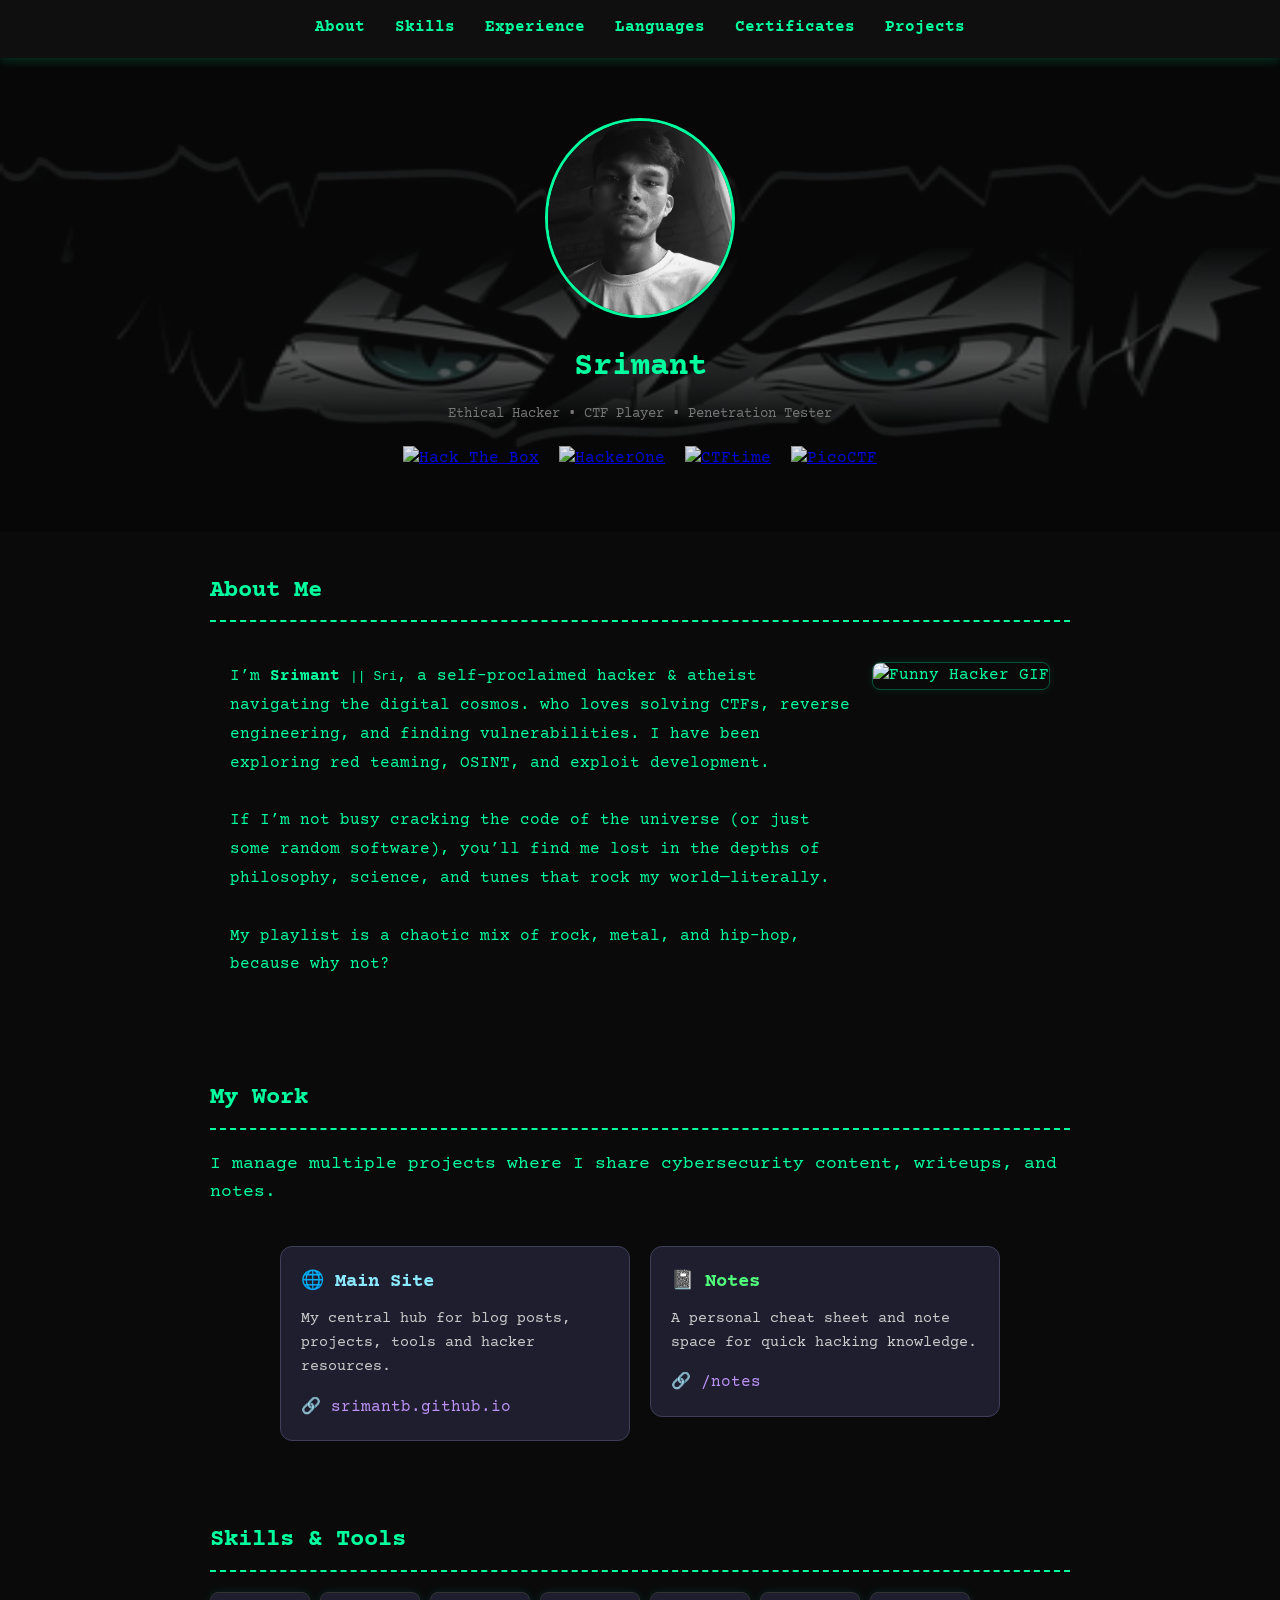
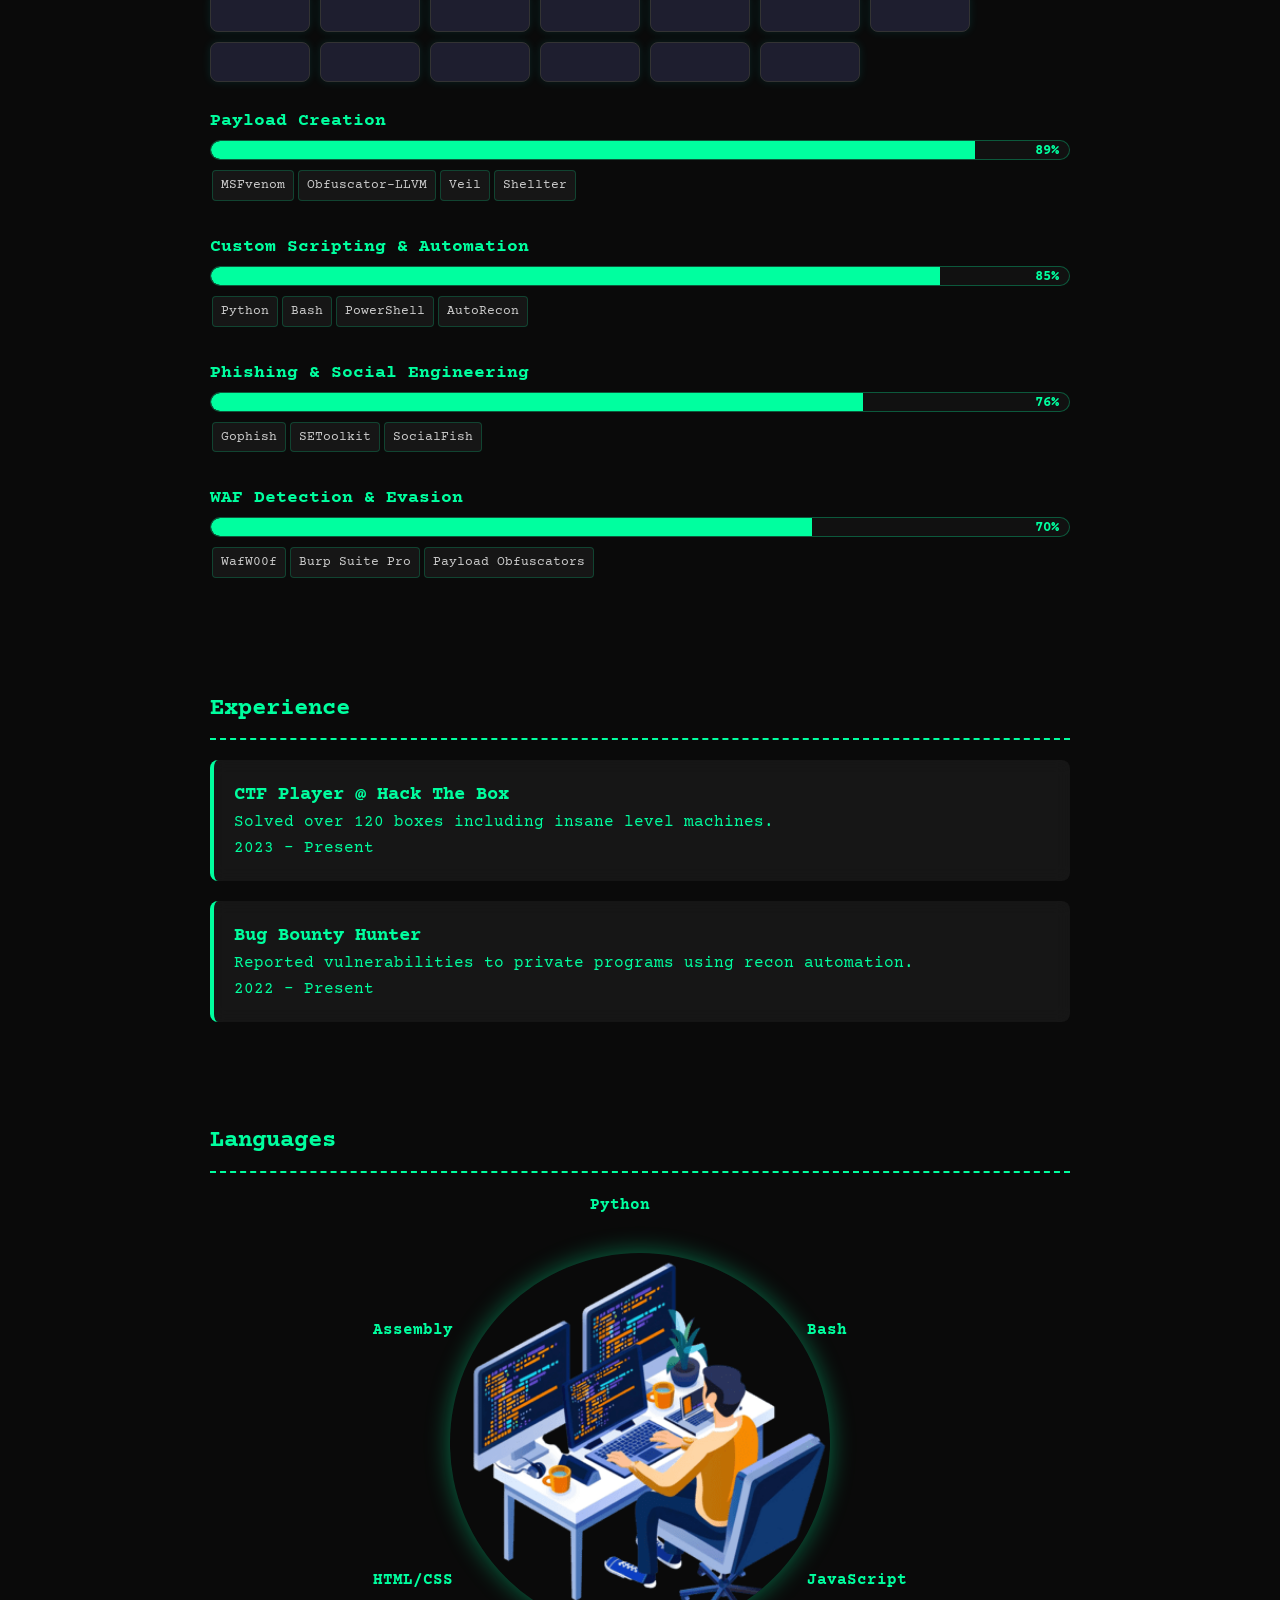
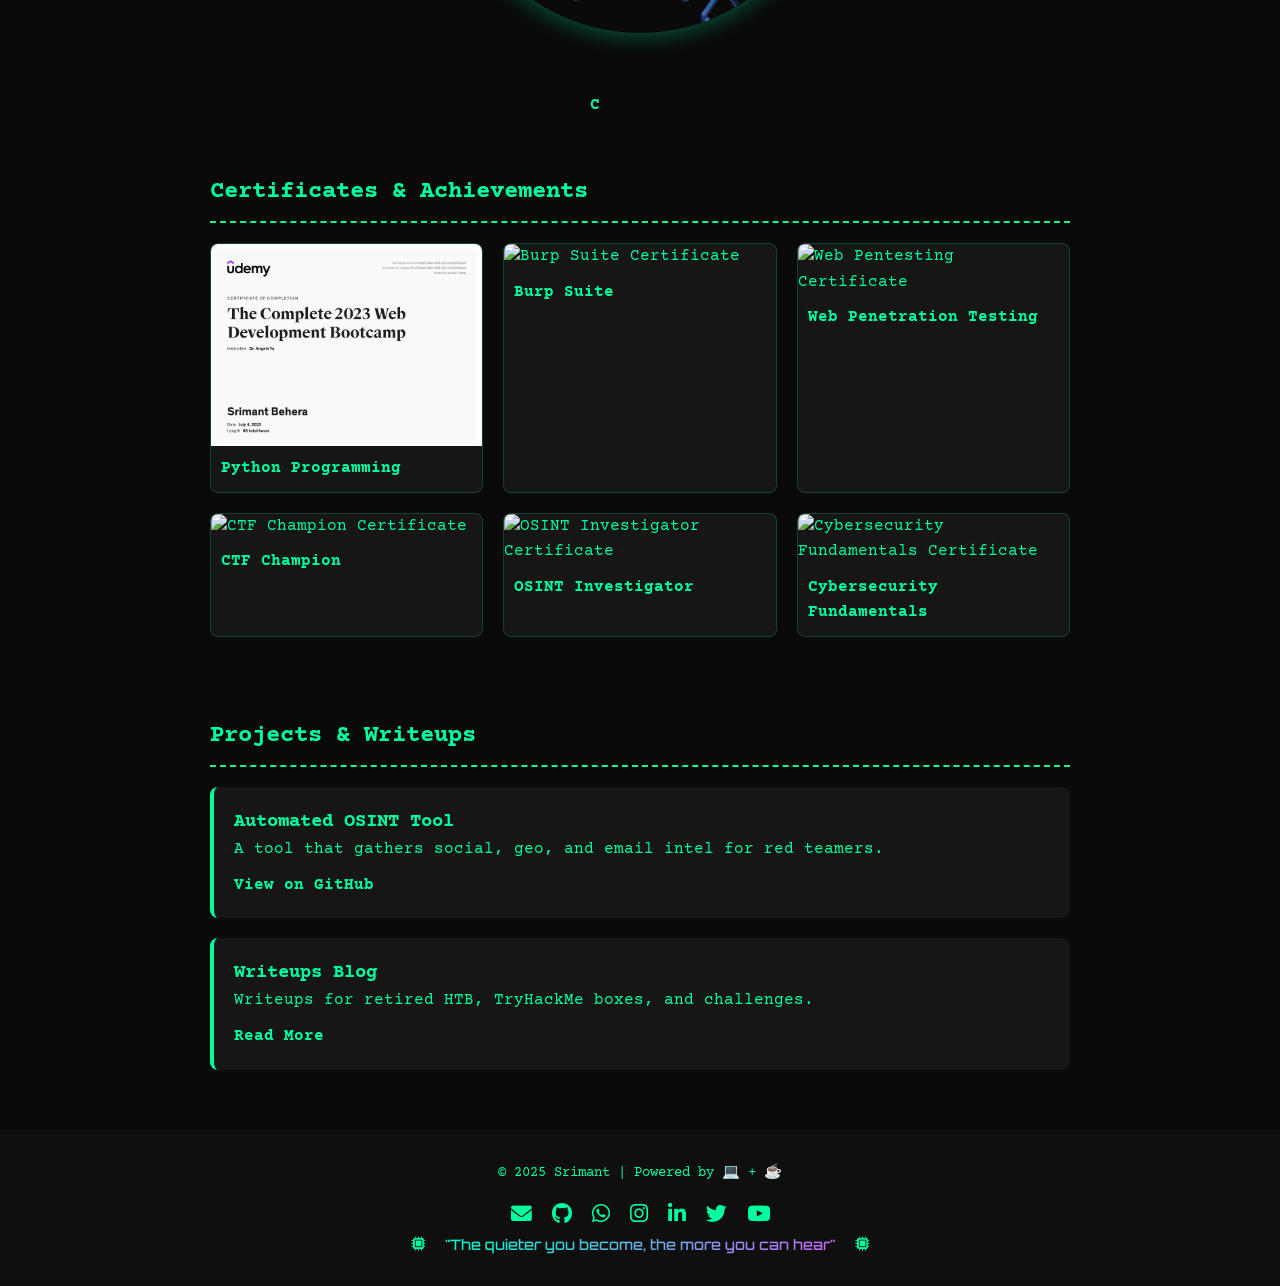
==== commit 80279747: "Update index.html" ====
--- a/index.html
+++ b/index.html
@@ -52,7 +52,7 @@
       position: sticky;
       top: 0;
       z-index: 1000;
-      box-shadow: 0 2px 8px rgba(0, 0, 0, 0.5);
+       box-shadow: 0 2px 10px rgba(0, 255, 159, 0.2);
     }
 
     .nav-container {
@@ -375,6 +375,53 @@
   color: var(--text);
 }
 
+
+/* tools and skill */
+.tool-wrapper {
+  display: flex;
+  flex-wrap: wrap;
+  gap: 10px;
+  /* justify-content: center; */
+  margin-top: 20px;
+}
+
+.tool-icon {
+  width: 100px;
+  height: 40px;
+  border-radius: 8px;
+  background-size: contain;
+  background-position: center;
+  background-repeat: no-repeat;
+  background-color: #1e1e2f;
+  position: relative;
+  box-shadow: 0 0 10px rgba(0, 255, 255, 0.1);
+  display: flex;
+  /* align-items: center; */
+  /* justify-content: center; */
+  overflow: hidden;
+  border: 1px solid #333;
+  transition: transform 0.2s ease;
+}
+
+.tool-icon:hover {
+  transform: scale(1.05);
+}
+
+.tool-icon span {
+  position: absolute;
+  bottom: 0;
+  width: 100%;
+  font-size: 0.75rem;
+  font-weight: 500;
+  text-align: center;
+  background: rgba(0, 0, 0, 0.6);
+  color: #eee;
+  padding: 2px 0;
+  backdrop-filter: blur(2px);
+  text-shadow: 0 0 2px #000;
+}
+
+
 /* cert ends */
 
     section {
@@ -391,22 +438,7 @@
       margin-bottom: 20px;
     }
 
-    .skills ul {
-      display: flex;
-      flex-wrap: wrap;
-      gap: 10px;
-      list-style: none;
-      padding: 0;
-    }
-
-    .skills li {
-      background: var(--card-bg);
-      padding: 10px 18px;
-      border-radius: 8px;
-      border: 1px solid rgba(0, 255, 159, 0.2);
-      backdrop-filter: blur(5px);
-      transition: background 0.3s ease;
-    }
+    
 
     .skills li:hover {
       background: var(--hover-bg);
@@ -734,7 +766,7 @@
   </div>
 </section>
 
-<section id="my-work">
+<section id="about">
   <h2 >My Work</h2>
   <p style=" margin: 0 auto 40px; font-size: 1.1rem;">
     I manage multiple projects where I share cybersecurity content, writeups, and notes.
@@ -770,21 +802,38 @@
 
 <section id="skills" class="skills">
   <h2>Skills & Tools</h2>
-  <ul>
-    <li>Burp Suite</li>
-    <li>Wireshark</li>
-    <li>Nmap</li>
-    <li>Metasploit</li>
-    <li>Gobuster</li>
-    <li>Hydra</li>
-    <li>SQLMap</li>
-    <li>Aircrack-ng</li>
-    <li>Python</li>
-    <li>Bash</li>
-    <li>C</li>
-    <li>JavaScript</li>
-  </ul>
-
+  
+
+  <div class="tool-wrapper">
+  <div class="tool-icon" style="background-image: url('https://pbs.twimg.com/profile_images/59400677/InsecureEye2-Vlad-SocialNet-480x480_400x400.png');"></div><!-- Nmap -->
+
+  <div class="tool-icon" style="background-image: url('/img/burpsuit.png');"></div> <!-- BurpSuit -->
+
+  <div class="tool-icon" style="background-image: url('https://www.kali.org/images/kali-logo.svg');"></div> <!-- KaliLinux -->
+
+  <div class="tool-icon" style="background-image: url('https://upload.wikimedia.org/wikipedia/commons/c/c6/Wireshark_icon_new.png');"></div> <!-- Wireshark -->
+<!--  -->
+  <div class="tool-icon" style="background-image: url('/img/metsploit.png');"></div> <!-- Metasploit -->
+
+  <div class="tool-icon" style="background-image: url('/img/gobuster.png');"></div>
+
+  <div class="tool-icon" style="background-image: url('https://www.kali.org/tools/hydra/images/hydra-logo.svg');"></div>
+
+  <div class="tool-icon" style="background-image: url('/img/sqlmap_bg2.png');"></div>
+
+  <div class="tool-icon" style="background-image: url('https://cdn.prod.website-files.com/64c2362fbaf5db5f0fbefd68/655758f4a0cc090fa19e5847_aircrack-ng-logo.svg');"></div>
+
+  <div class="tool-icon" style="background-image: url('https://upload.wikimedia.org/wikipedia/commons/thumb/c/c3/Python-logo-notext.svg/1869px-Python-logo-notext.svg.png');"></div>
+
+  <div class="tool-icon" style="background-image: url('https://www.svgrepo.com/show/353478/bash-icon.svg');"></div>
+
+  <div class="tool-icon" style="background-image: url('https://cdn.iconscout.com/icon/free/png-256/free-c-logo-icon-download-in-svg-png-gif-file-formats--programming-langugae-language-pack-logos-icons-1175247.png');"></div>
+
+  <div class="tool-icon" style="background-image: url('https://cdn.worldvectorlogo.com/logos/javascript-1.svg');"></div></div> 
+  <!-- <div class="tool-icon" style="background-image: url('https://www.herminos.site/_next/static/media/NASM.60abf161.svg');"></div> -->
+
+
+  <br>
   <div class="skill-bar-container">
   <div class="skill-title">Payload Creation</div>
   <div class="bar">
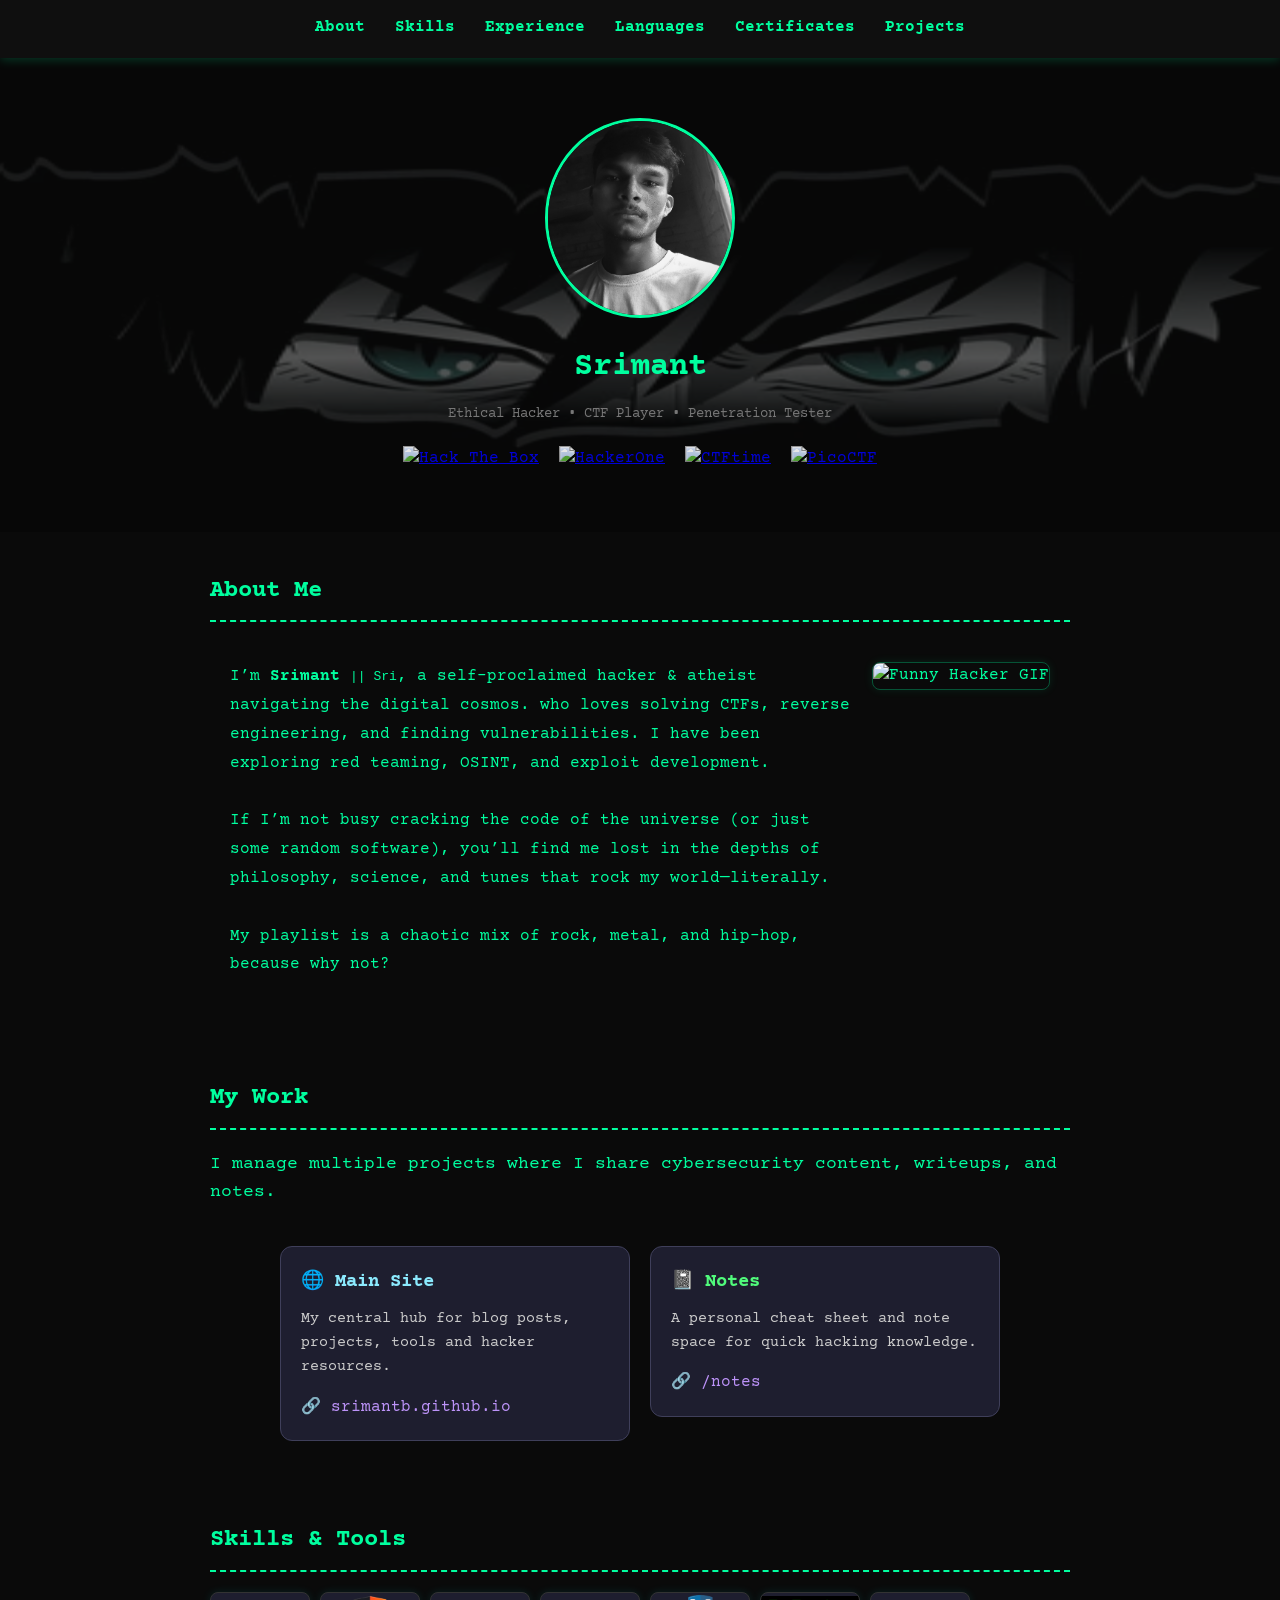
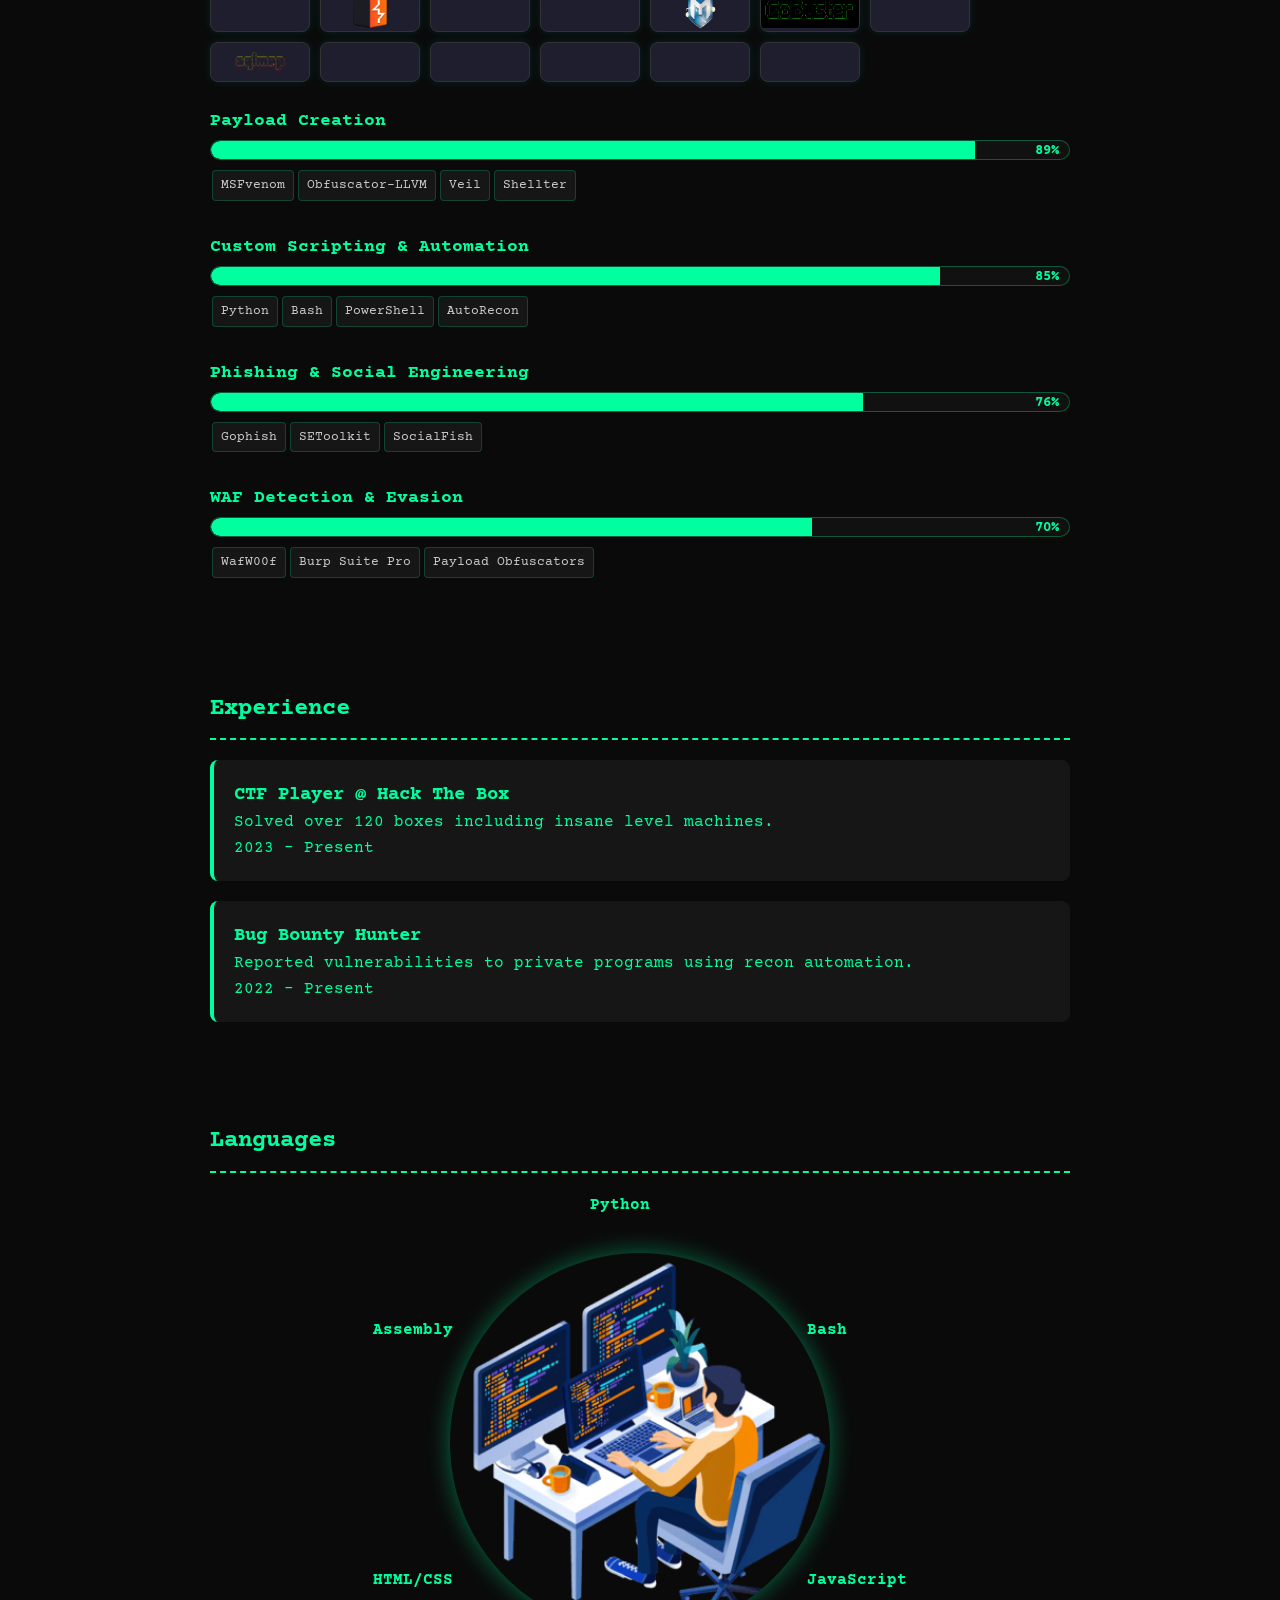
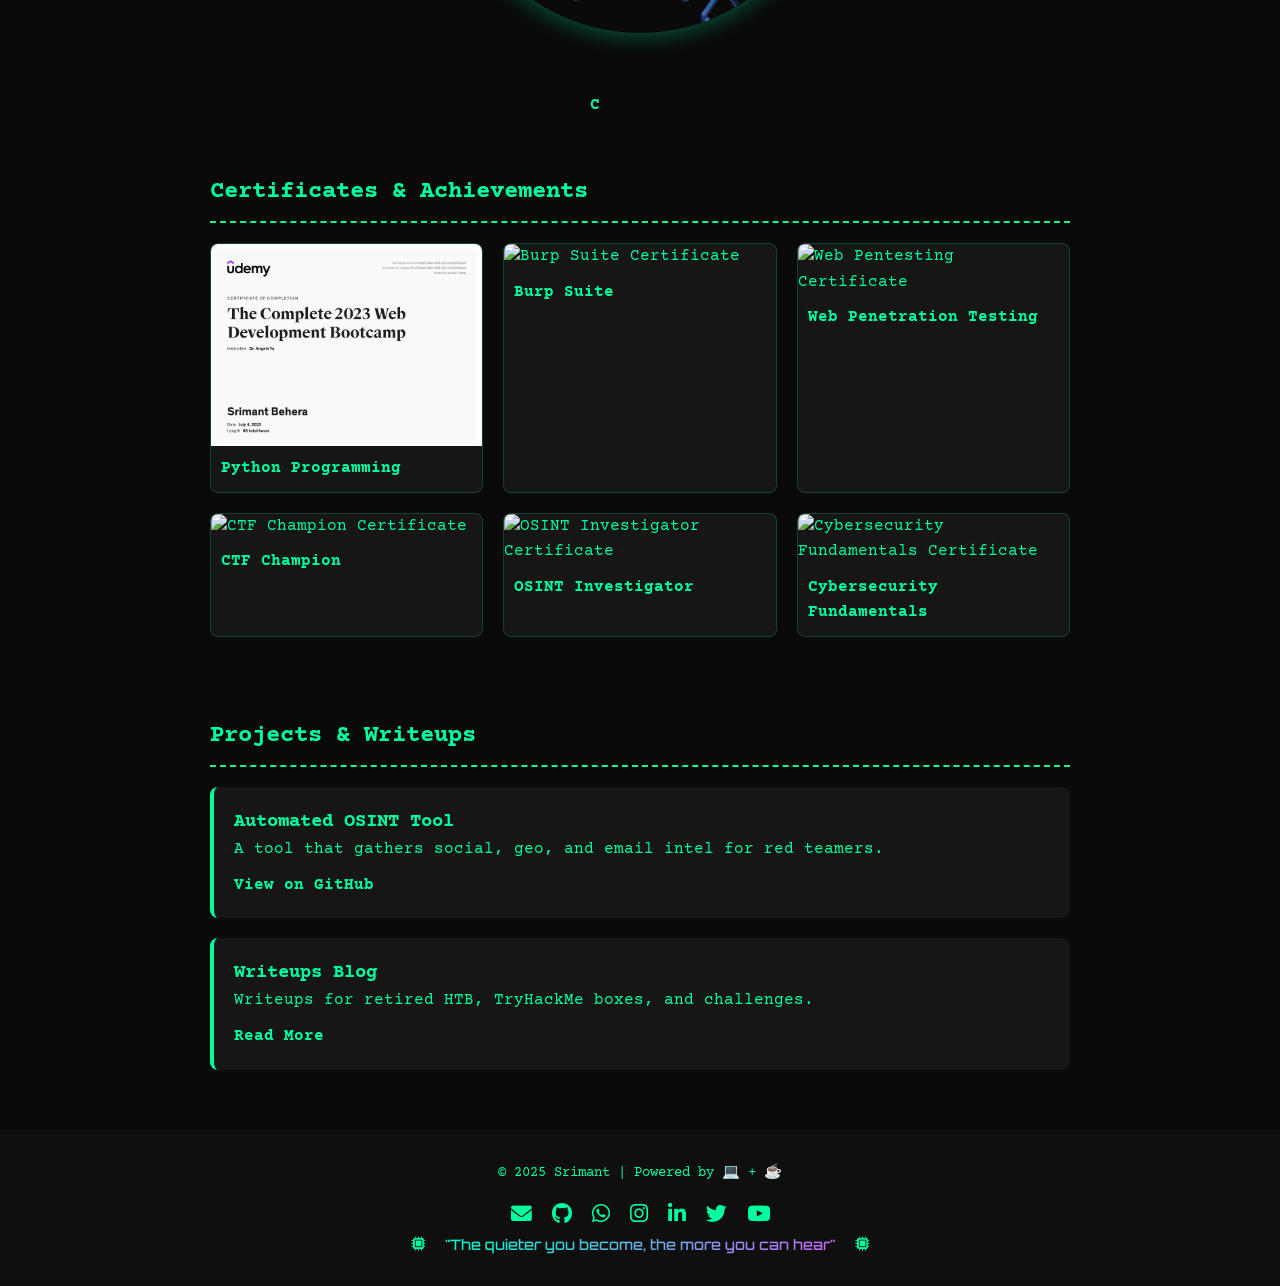
==== commit e9c95f31: "Update index.html" ====
--- a/index.html
+++ b/index.html
@@ -5,6 +5,49 @@
   <meta charset="UTF-8" />
   <meta name="viewport" content="width=device-width, initial-scale=1.0"/>
   <title>Srimant | Portfolio</title>
+
+<meta name="description" content="srimants's Portfolio">
+<meta name="author" content="srimant">
+<meta name="theme-color" content="#ffffff">
+<meta name="robots" content="index,follow">
+<meta name="google-site-verification" content="G-PJ265TW8RZ">
+
+<meta property="og:title" content="srimant|Portfoli">
+<meta property="og:description" content="srimants's Portfoli">
+<meta property="og:type" content="website">
+<meta property="og:url" content="https://0x5ri.github.io/">
+<meta property="og:image" content="https://0x5ri.github.io/og-image.png">
+<meta property="og:site_name" content="0x5ri">
+<meta property="og:locale" content="en_US">
+
+<meta name="apple-mobile-web-app-capable" content="yes">
+<meta name="apple-mobile-web-app-status-bar-style" content="black">
+<link rel="apple-touch-icon" href="/apple-touch-icon.png">
+
+<meta http-equiv="X-UA-Compatible" content="IE=edge">
+<meta name="msapplication-TileColor" content="#ffffff">
+<meta name="msapplication-TileImage" content="/mstile-144x144.png">
+
+<meta name="keywords" content="srimant, srimantb, srimantb.github.io, 0x5ri, sri, cybersecurity, ctf, hacking"> <!-- mostly ignored by search engines -->
+<meta name="coverage" content="Worldwide">
+<meta name="distribution" content="Global">
+<meta name="rating" content="General">
+
+
+<script type="application/ld+json">
+{
+  "@context": "https://schema.org",
+  "@type": "WebSite",
+  "url": "https://0x5ri.github.io/",
+  "name": "0x5ri",
+  "author": {
+    "@type": "Person",
+    "name": "srimant"
+  }
+}
+</script>
+
+
 
   <!-- Google Fonts -->
 <link href="https://fonts.googleapis.com/css2?family=Courier+Prime&display=swap" rel="stylesheet">
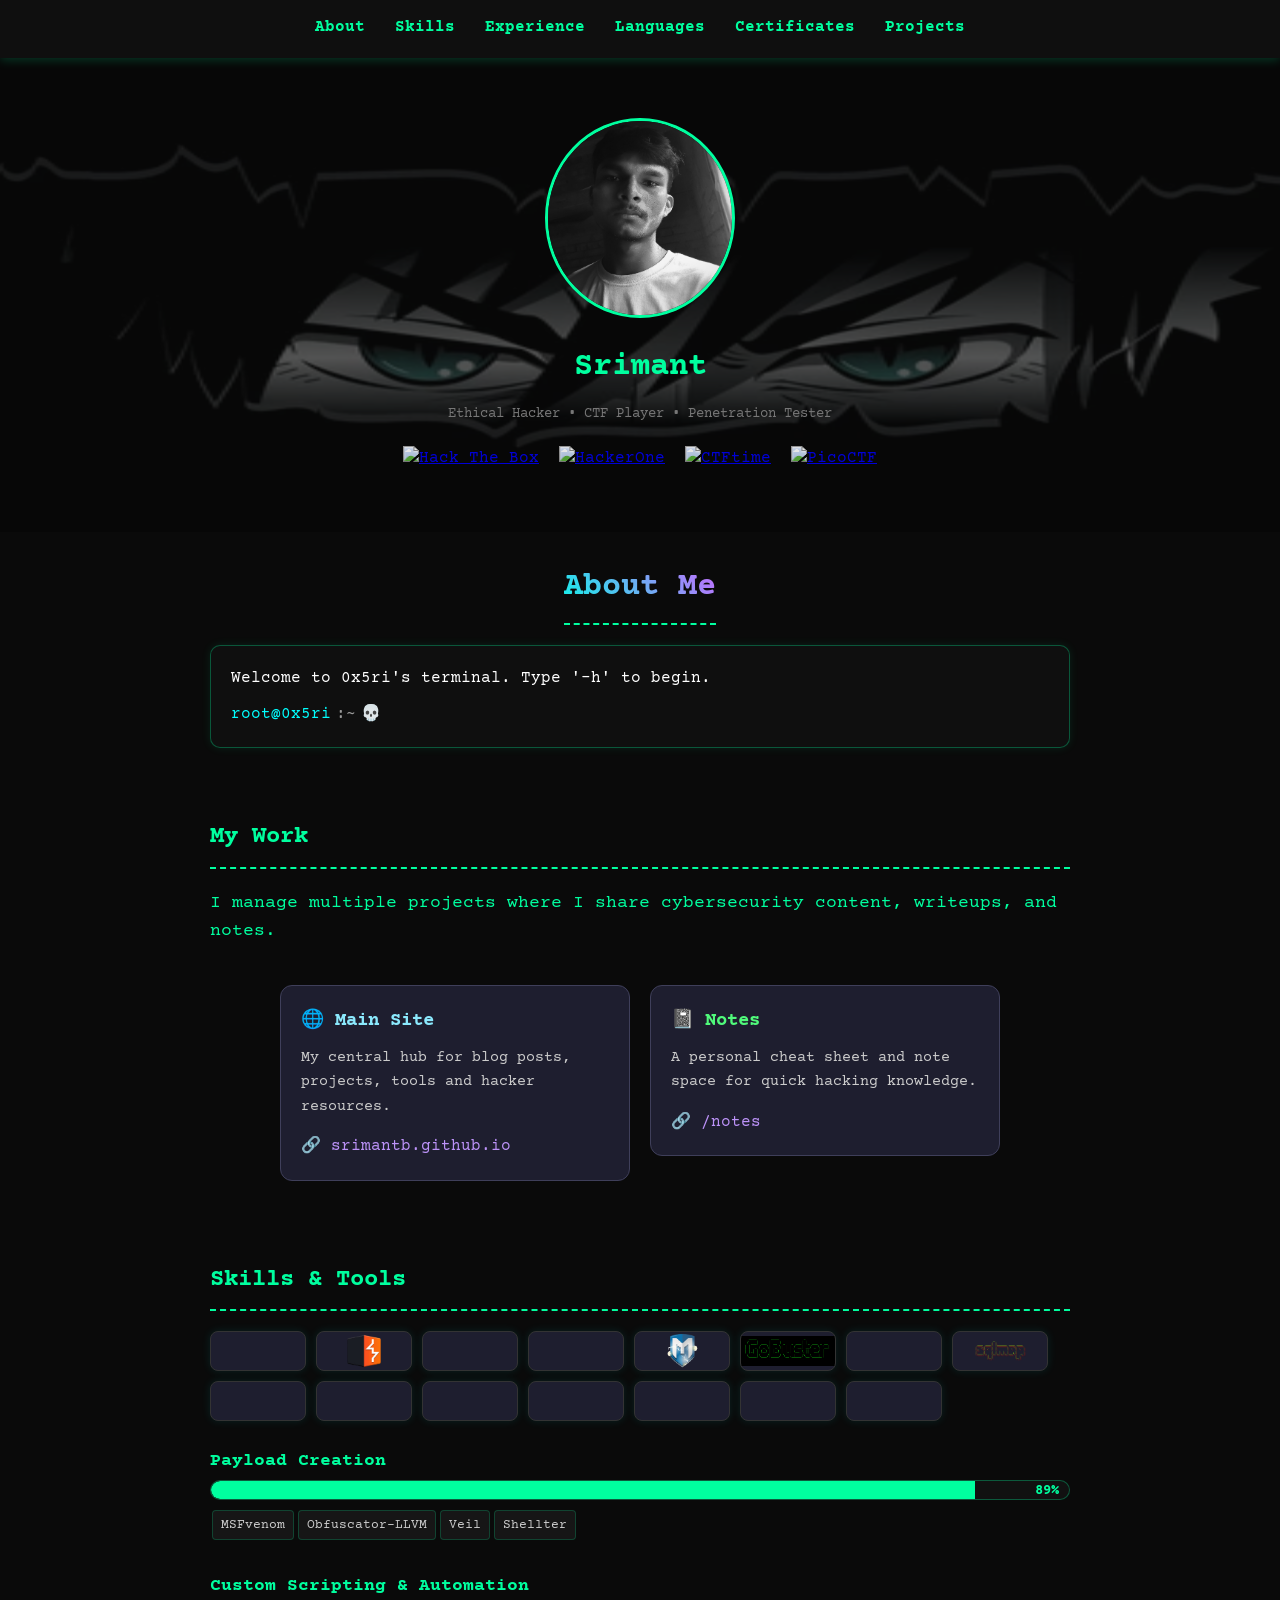
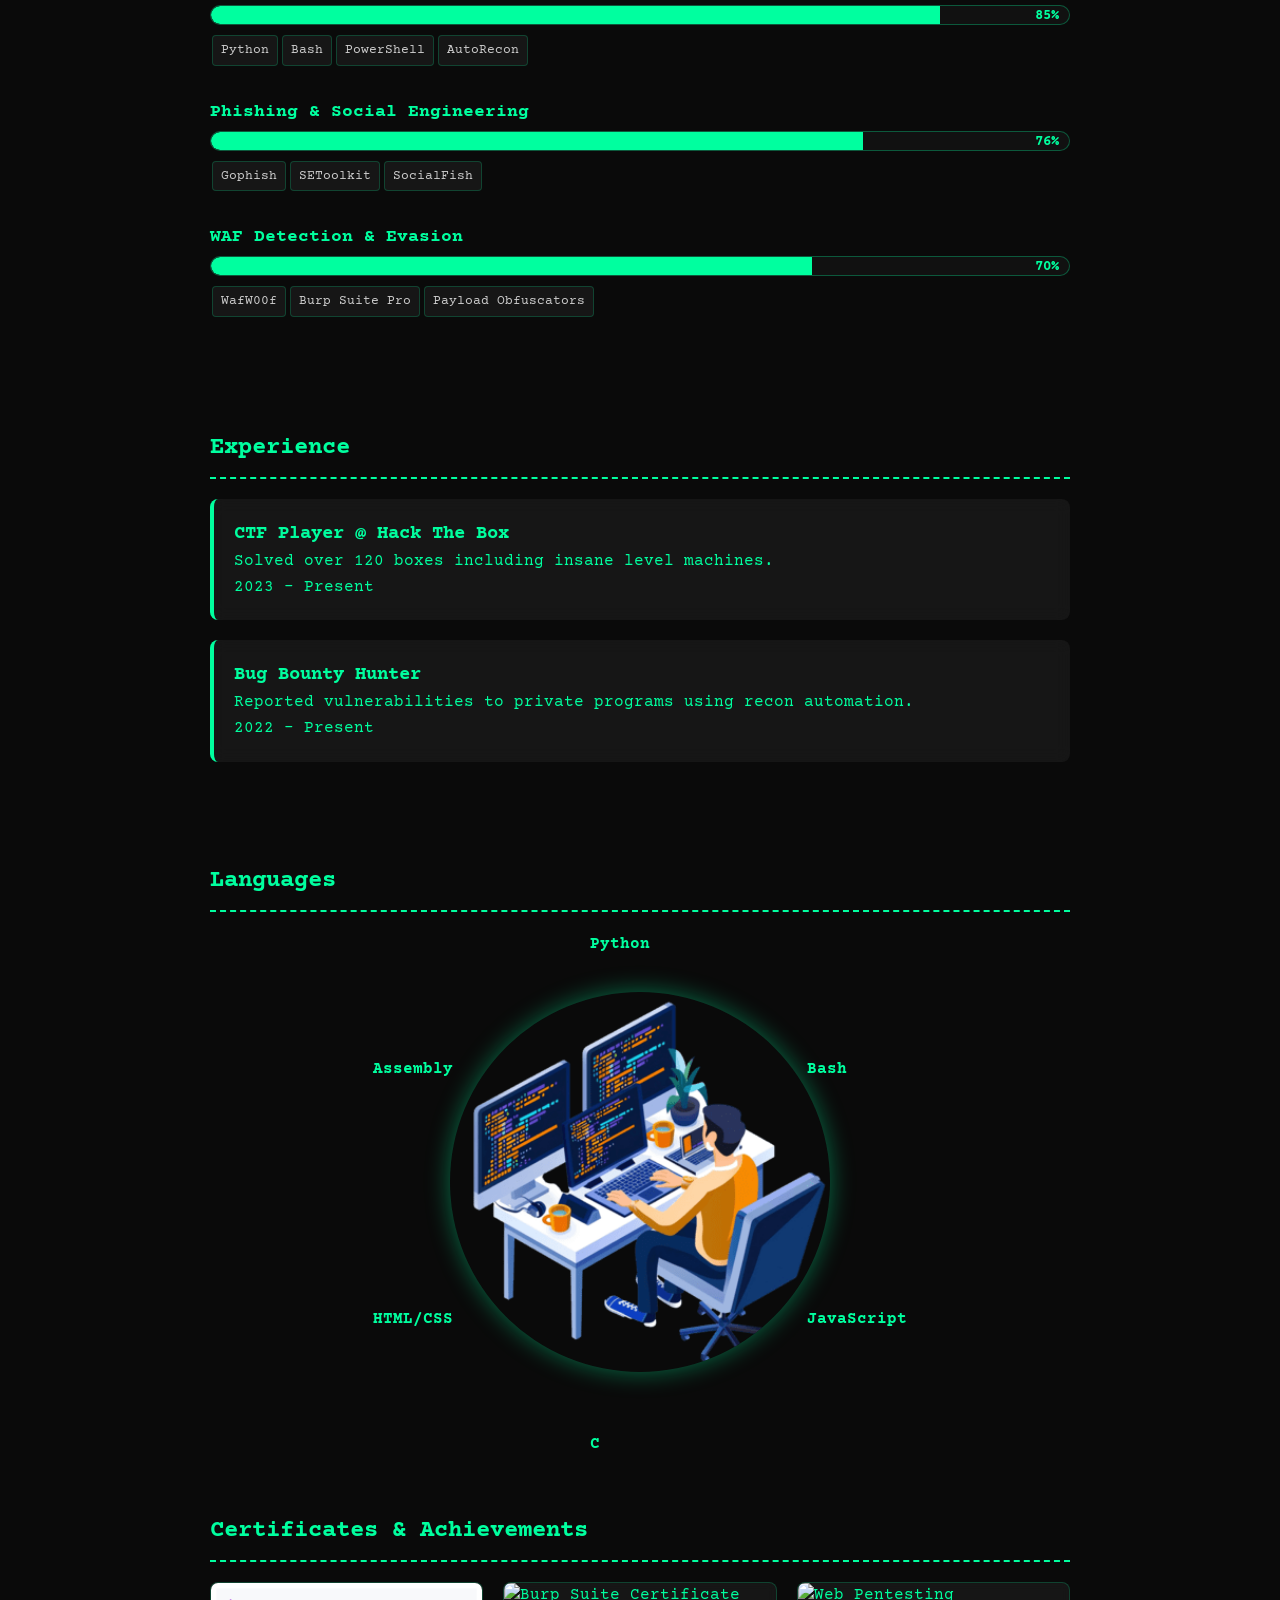
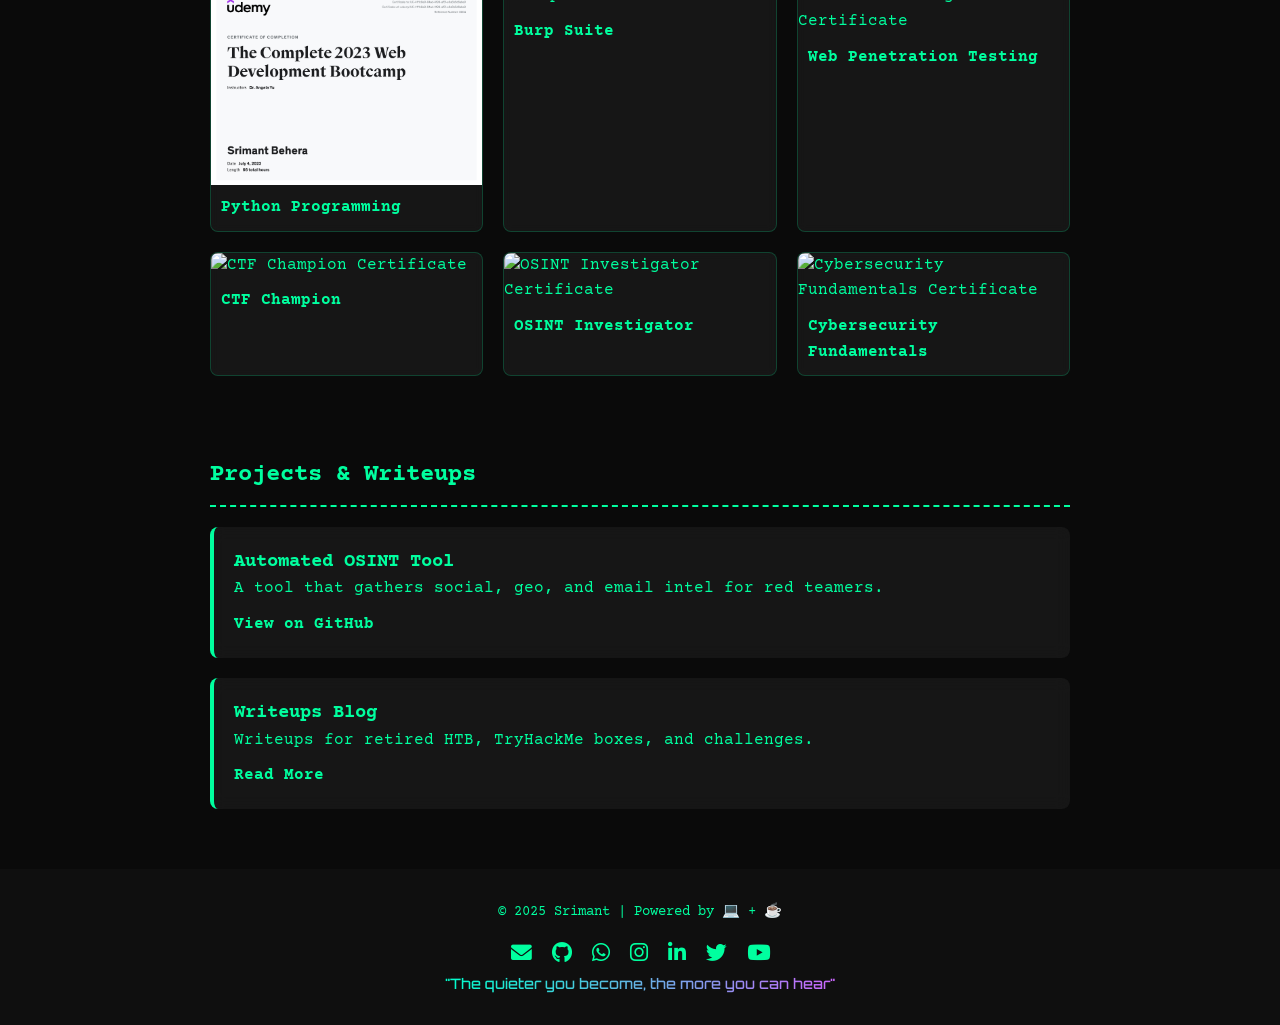
==== commit 715468e9: "Update index.html" ====
--- a/index.html
+++ b/index.html
@@ -5,6 +5,9 @@
   <meta charset="UTF-8" />
   <meta name="viewport" content="width=device-width, initial-scale=1.0"/>
   <title>Srimant | Portfolio</title>
+  <link rel="icon" type="image/png" sizes="32x32" href="/favicon.png">
+<link rel="icon" type="image/png" sizes="16x16" href="/favicon.png">
+
 
 <meta name="description" content="srimants's Portfolio">
 <meta name="author" content="srimant">
@@ -88,6 +91,65 @@
       font-family: 'Courier Prime', monospace;
       line-height: 1.6;
     }
+
+    /* about section */
+   .terminal {
+  background: #0f0f0f;
+  color: #00ff9f;
+  font-family: 'Courier Prime', monospace;
+  border-radius: 10px;
+  padding: 20px;
+  border: 1px solid rgba(0, 255, 159, 0.3);
+  box-shadow: 0 0 10px rgba(0,255,159,0.1);
+  min-height: 300px;
+  max-width: 100%;
+  width: 100%;
+  max-width: 900px;   /* limits how wide it gets */
+  margin: 0 auto;     /* centers it */
+  overflow-x: auto;   /* horizontal scroll if needed */
+  min-height: 50%;
+}
+
+  #terminal-output {
+    white-space: pre-wrap;
+    margin-bottom: 10px;
+  }
+  .terminal-input {
+    display: flex;
+    align-items: center;
+  }
+  .terminal-input span {
+    margin-right: 5px;
+  }
+  .terminal-input input {
+    background: transparent;
+    border: none;
+    outline: none;
+    color: var(--text);
+    font-family: 'Courier Prime', monospace;
+    font-size: 1rem;
+    flex: 1;
+  }
+
+  .about-terminal {
+  display: flex;
+  flex-direction: column;
+  align-items: center;
+  padding: 30px 20px;
+}
+  .terminal span.cmd {
+    color: #00ffff;
+  }
+  .terminal span.output {
+    color: #ffffff;
+  }
+  .terminal span.error {
+    color: #ff5555;
+  }
+  .terminal span.hint {
+    color: #9aedfe;
+  }
+
 
     nav.navbar {
       background: #0f0f0f;
@@ -332,7 +394,7 @@
       -webkit-background-clip: text;
       -webkit-text-fill-color: transparent;
       position: relative;
-      animation: glitch 2s infinite;
+      /* animation: glitch 2s infinite; */
     }
 
     @keyframes glitch {
@@ -429,7 +491,7 @@
 }
 
 .tool-icon {
-  width: 100px;
+  width: 96px;
   height: 40px;
   border-radius: 8px;
   background-size: contain;
@@ -704,12 +766,12 @@
     font-size: 0.8rem;
   }
 
-  .lang1, .lang2, .lang3, .lang4, .lang5, .lang6 {
+  /* .lang1, .lang2, .lang3, .lang4, .lang5, .lang6 {
     transform: none !important;
     position: static;
     display: inline-block;
     margin: 5px;
-  }
+  } */
 
   .language-wheel {
     display: flex;
@@ -751,6 +813,63 @@
   h2 {
     font-size: 1.2rem;
   }
+  .tool-icon {
+  width: 90px;
+  }
+
+  /* bgimg */
+
+    header::before {
+    content: '';
+    position: absolute;
+    top: 0; left: 0; right: 0; bottom: 0;
+    background-image: url('/bgimg.png');
+    background-size: 600px 600px;
+    background-repeat: no-repeat;
+    background-position: center;
+    opacity: 10; /* Very low visibility */
+    z-index: -1;
+    }
+
+/* language wheel */
+ .language-wheel {
+    width: 260px;
+    height: 260px;
+    margin: 0 auto;
+    position: relative;
+  }
+
+  .center-logo {
+    width: 140px;
+    height: 140px;
+    top: 50%;
+    left: 50%;
+    transform: translate(-50%, -50%);
+    box-shadow: 0 0 10px rgba(0, 255, 159, 0.3);
+  }
+
+  .lang-item {
+    font-size: 0.7rem;
+    font-weight: 600;
+  }
+
+  .lang1 { transform: rotate(0deg) translate(0, -120px) rotate(-0deg); }
+  .lang2 { transform: rotate(60deg) translate(0, -120px) rotate(-60deg); }
+  .lang3 { transform: rotate(120deg) translate(0, -120px) rotate(-120deg); }
+  .lang4 { transform: rotate(180deg) translate(0, -120px) rotate(-180deg); }
+  .lang5 { transform: rotate(240deg) translate(0, -120px) rotate(-240deg); }
+  .lang6 { transform: rotate(300deg) translate(0, -120px) rotate(-300deg); }
+
+  /* about-mobile */
+  
+
+
+  .about-terminal {
+  display: flex;
+  flex-direction: column;
+  align-items: center;
+  padding: 10px 5px;
+}
 }
 
   </style>
@@ -790,24 +909,85 @@
   AOS.init();
 </script>
 
-<section id="about" class="about" data-aos="fade-up">
-  <h2>About Me</h2>
-  <div style="display: flex; justify-content: space-between; align-items: flex-start; gap: 20px; padding: 20px; flex-wrap: wrap;">
-
-    <p style="max-width: 700px; line-height: 1.8; flex: 1;">
-      I’m <strong>Srimant</strong> <code>|| Sri</code>, a self-proclaimed hacker & atheist navigating the digital cosmos.
-      who loves solving CTFs, reverse engineering, and finding vulnerabilities. 
-      I have been exploring red teaming, OSINT, and exploit development.<br/> <br>
-      If I’m not busy cracking the code of the universe (or just some random software), 
-      you’ll find me lost in the depths of philosophy, science, and tunes that rock my world—literally.<br/> <br>
-      My playlist is a chaotic mix of rock, metal, and hip-hop, because why not?
-    </p>
-
-    <img src="https://i.pinimg.com/originals/45/77/85/4577853f98ae7f2320f091dc999c30ac.gif" 
-         alt="Funny Hacker GIF"
-         style="max-width: 300px; border-radius: 8px; border: 1px solid rgba(0,255,159,0.3); box-shadow: 0 0 10px rgba(0,255,159,0.1); flex-shrink: 0;">
+<section id="about" class="about-terminal" data-aos="fade-up">
+  <h2 class="glitch-effect">About Me</h2>
+  <div class="terminal">
+    <div id="terminal-output"></div>
+    <div class="terminal-input">
+      <span><span style="color:#00ffff;">root@0x5ri</span><span style="color:#999">:~</span><span style="color:#ff0055;">💀</span></span>
+      <input id="terminal-input" type="text" autocomplete="off" autofocus />
+    </div>
   </div>
 </section>
+
+
+<script>
+  const terminalOutput = document.getElementById("terminal-output");
+  const terminalInput = document.getElementById("terminal-input");
+
+  const files = {
+    "whoami.txt": `Self-taught hacker, reverse engineer, & cybersecurity explorer.
+CTF player, exploit developer, OSINT practitioner.
+Fascinated by red teaming, bug bounty hunting & social engineering.
+Digging deep into philosophy and science when not coding.
+
+Believe in breaking systems to understand them better.`,
+
+    "mypassions.txt": "CTFs | Red Teaming | OSINT | Reverse Engineering | Exploit Dev",
+
+    "vibe.txt": "Rock • Hip-Hop • Metal — Keeps my neurons firing ⚡",
+
+    "otherinterest.txt": "Philosophy, Science, Psychology, Curiosity and Observing Human Behavior."
+  };
+
+  const helpText = `Commands:
+  ls               List available files
+  cat <filename>   Show contents of a file
+  clear            Clear the terminal
+  --help | -h      Show help info`;
+
+ function printToTerminal(text, type = "output") {
+  const span = document.createElement("span");
+  span.className = type;
+  span.innerHTML = text;
+  terminalOutput.appendChild(span);
+  terminalOutput.appendChild(document.createElement("br"));
+  terminalOutput.scrollTop = terminalOutput.scrollHeight;
+}
+  terminalInput.addEventListener("keydown", function(e) {
+    if (e.key === "Enter") {
+      const input = terminalInput.value.trim();
+      printToTerminal(`root@0x5ri:~<span style="color:#ff0055;">💀</span> ${input}`, "cmd");
+      handleCommand(input);
+      terminalInput.value = "";
+    }
+  });
+
+  function handleCommand(cmd) {
+    if (cmd === "ls") {
+      printToTerminal(Object.keys(files).join("  "));
+    } else if (cmd.startsWith("cat ")) {
+      const file = cmd.slice(4).trim();
+      if (files[file]) {
+        printToTerminal(files[file]);
+      } else {
+        printToTerminal(`cat: ${file}: No such file`);
+      }
+    } else if (cmd === "clear") {
+      terminalOutput.innerHTML = "";
+      printToTerminal("Welcome to 0x5ri's terminal. Type '-h' to begin.");
+    } else if (cmd === "--help" || cmd === "-h") {
+      printToTerminal(helpText, "hint");
+    } else if (cmd === "whoami") {
+      printToTerminal("srimant");
+    } else {
+      printToTerminal(`cat: ${file}: No such file`, "error");
+    }
+  }
+
+  // Initial message
+  printToTerminal("Welcome to 0x5ri's terminal. Type '-h' to begin.");
+</script>
 
 <section id="about">
   <h2 >My Work</h2>
@@ -872,8 +1052,11 @@
 
   <div class="tool-icon" style="background-image: url('https://cdn.iconscout.com/icon/free/png-256/free-c-logo-icon-download-in-svg-png-gif-file-formats--programming-langugae-language-pack-logos-icons-1175247.png');"></div>
 
-  <div class="tool-icon" style="background-image: url('https://cdn.worldvectorlogo.com/logos/javascript-1.svg');"></div></div> 
-  <!-- <div class="tool-icon" style="background-image: url('https://www.herminos.site/_next/static/media/NASM.60abf161.svg');"></div> -->
+  <div class="tool-icon" style="background-image: url('https://cdn.worldvectorlogo.com/logos/javascript-1.svg');"></div>
+   <div class="tool-icon" style="background-image: url('https://www.herminos.site/_next/static/media/NASM.60abf161.svg');"></div>
+    <div class="tool-icon" style="background-image: url('https://www.herminos.site/_next/static/media/NASM.60abf161.svg');"></div>
+</div> 
+ 
 
 
   <br>
@@ -1017,9 +1200,9 @@
   </div>
   <div class="footer-bottom">
   <div class="footer-quote">
-    <i class="fas fa-microchip"></i>
+    <!-- <i class="fas fa-microchip"></i> -->
     <span class="quote-text">"The quieter you become, the more you can hear"</span>
-    <i class="fas fa-microchip"></i>
+    <!-- <i class="fas fa-microchip"></i> -->
   </div>
 </div>
 
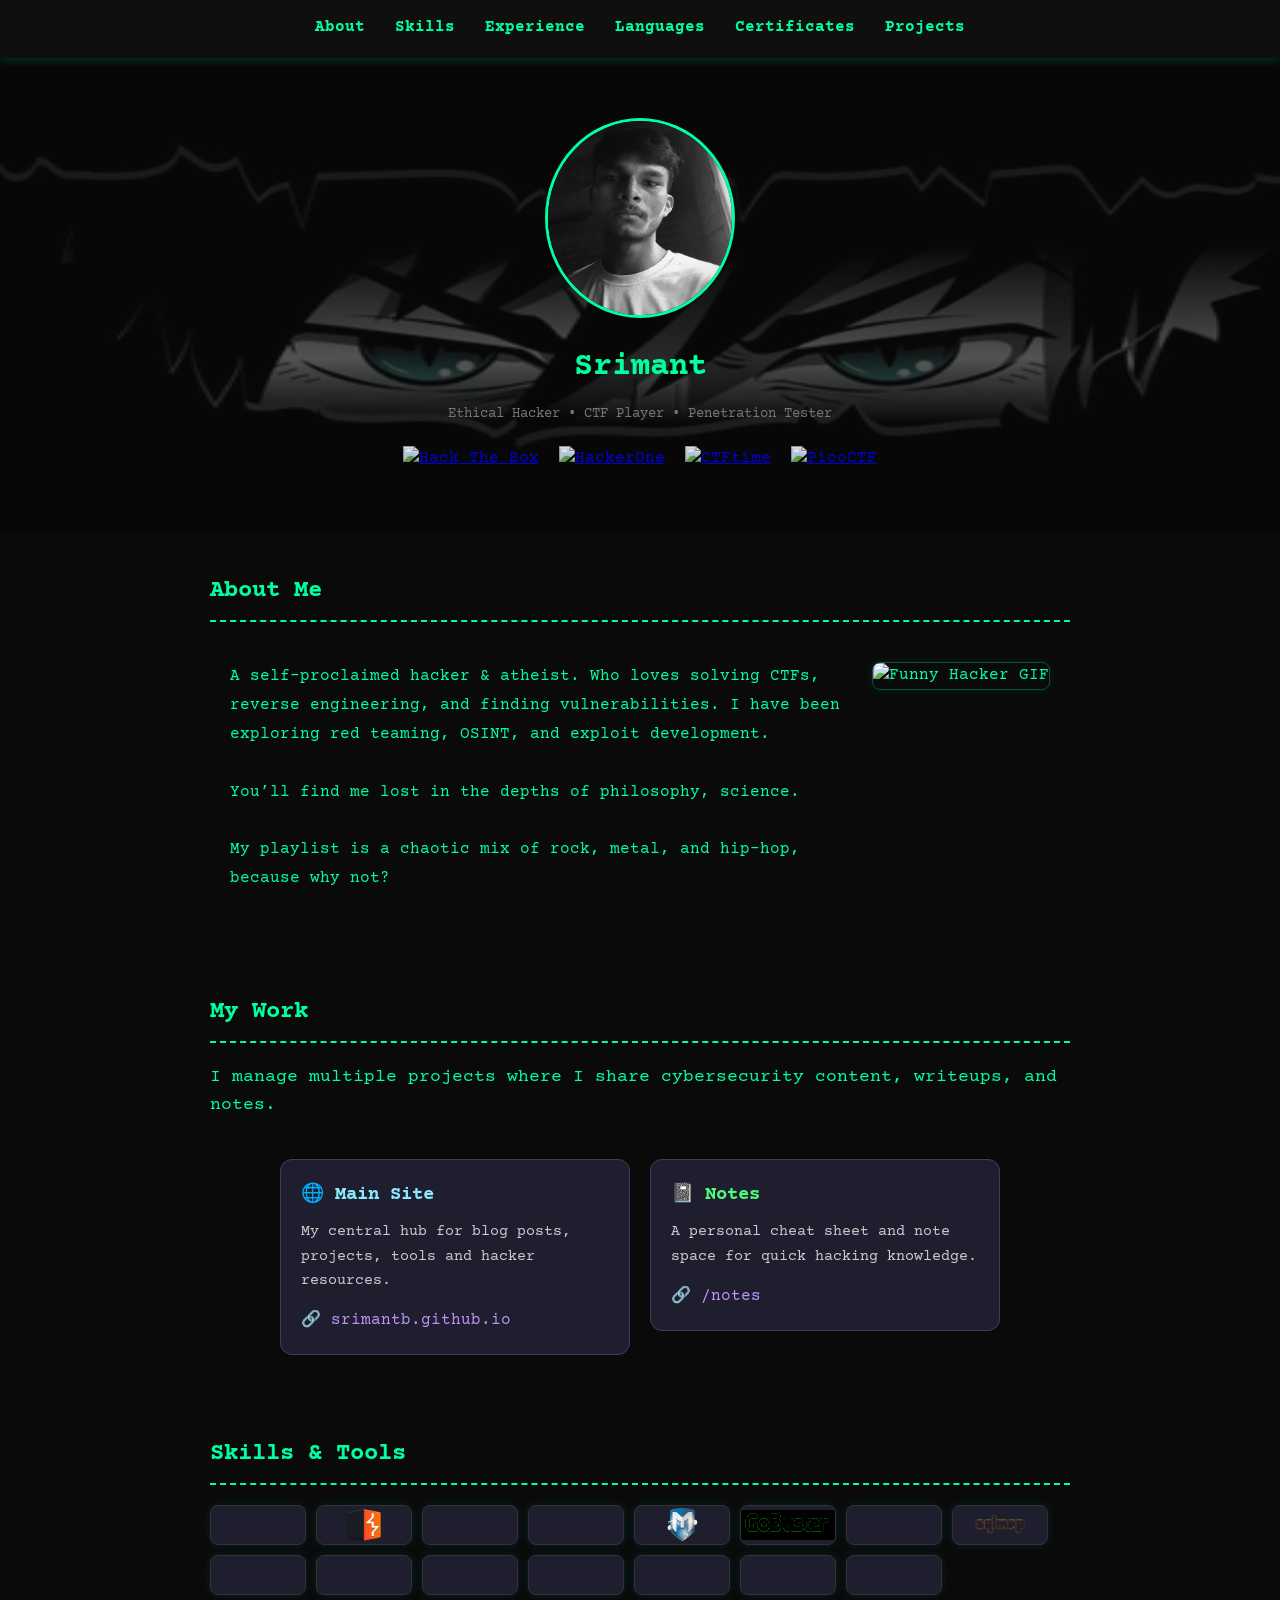
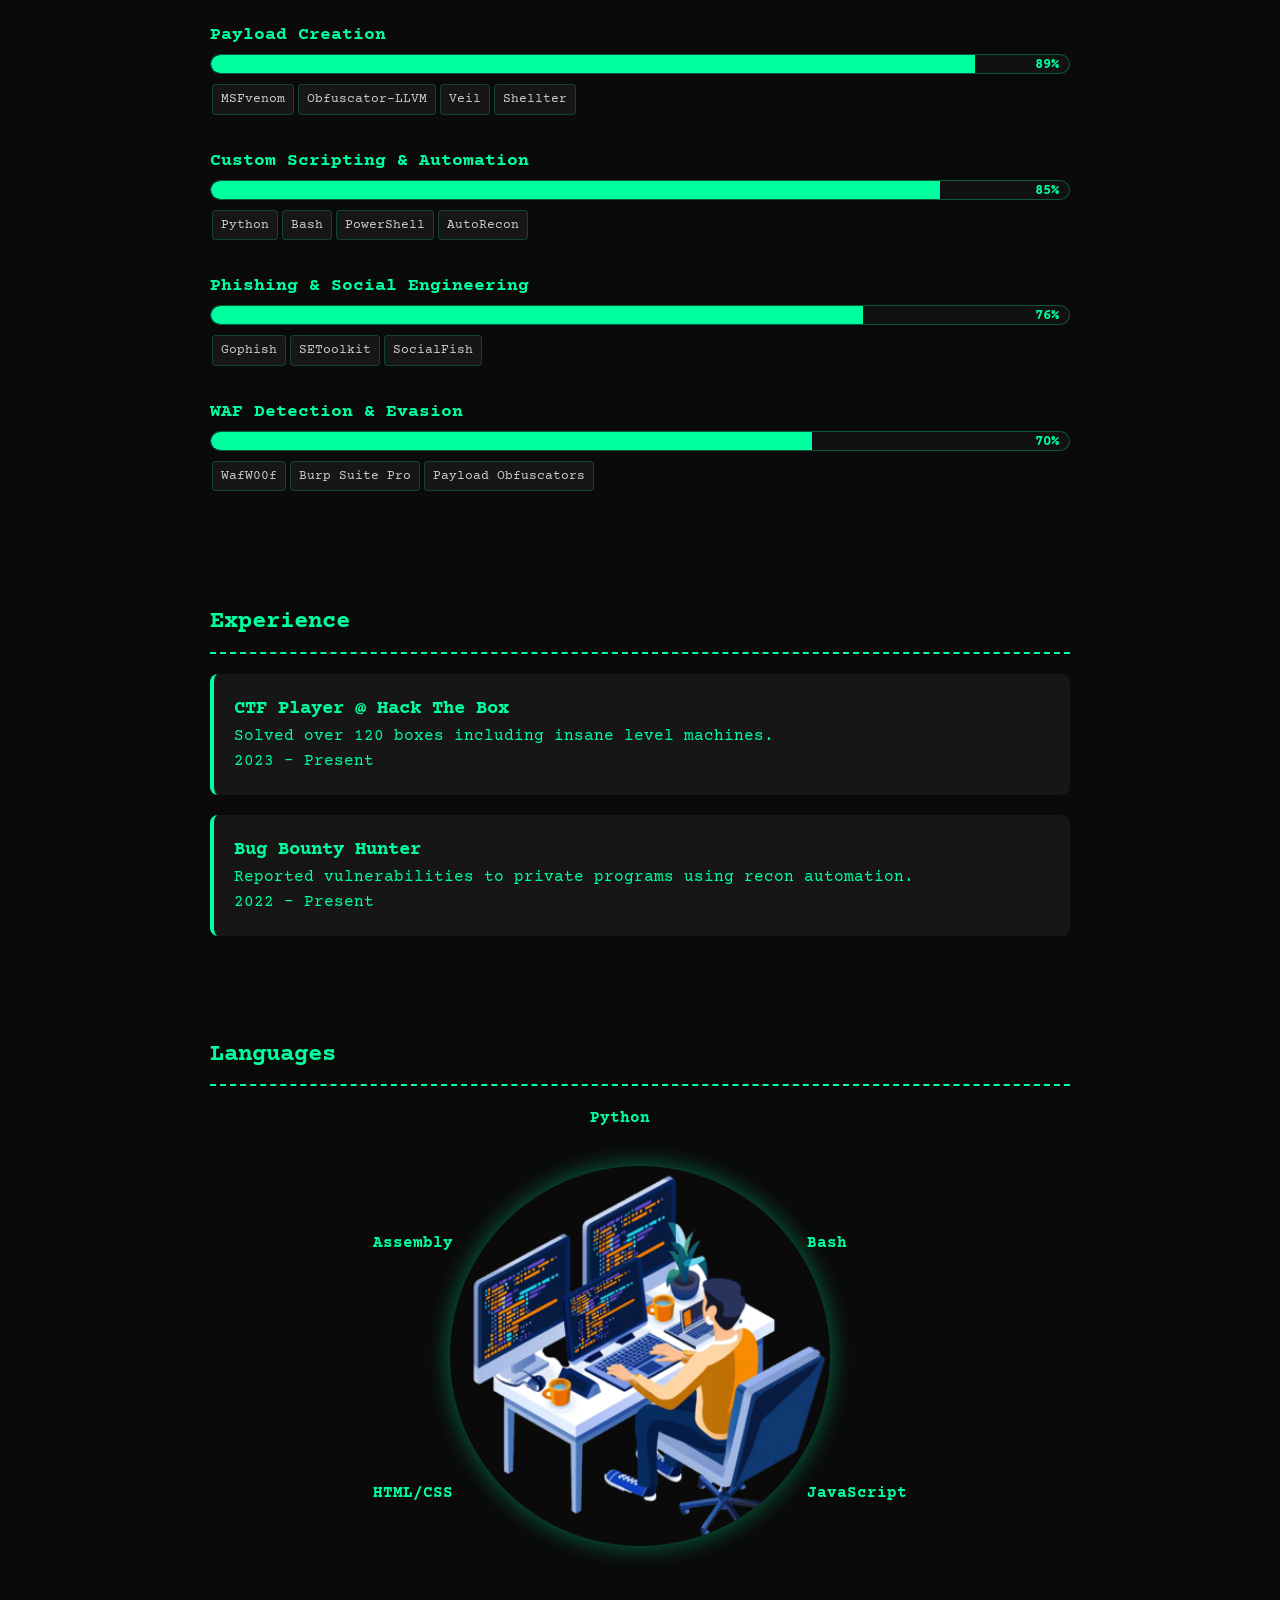
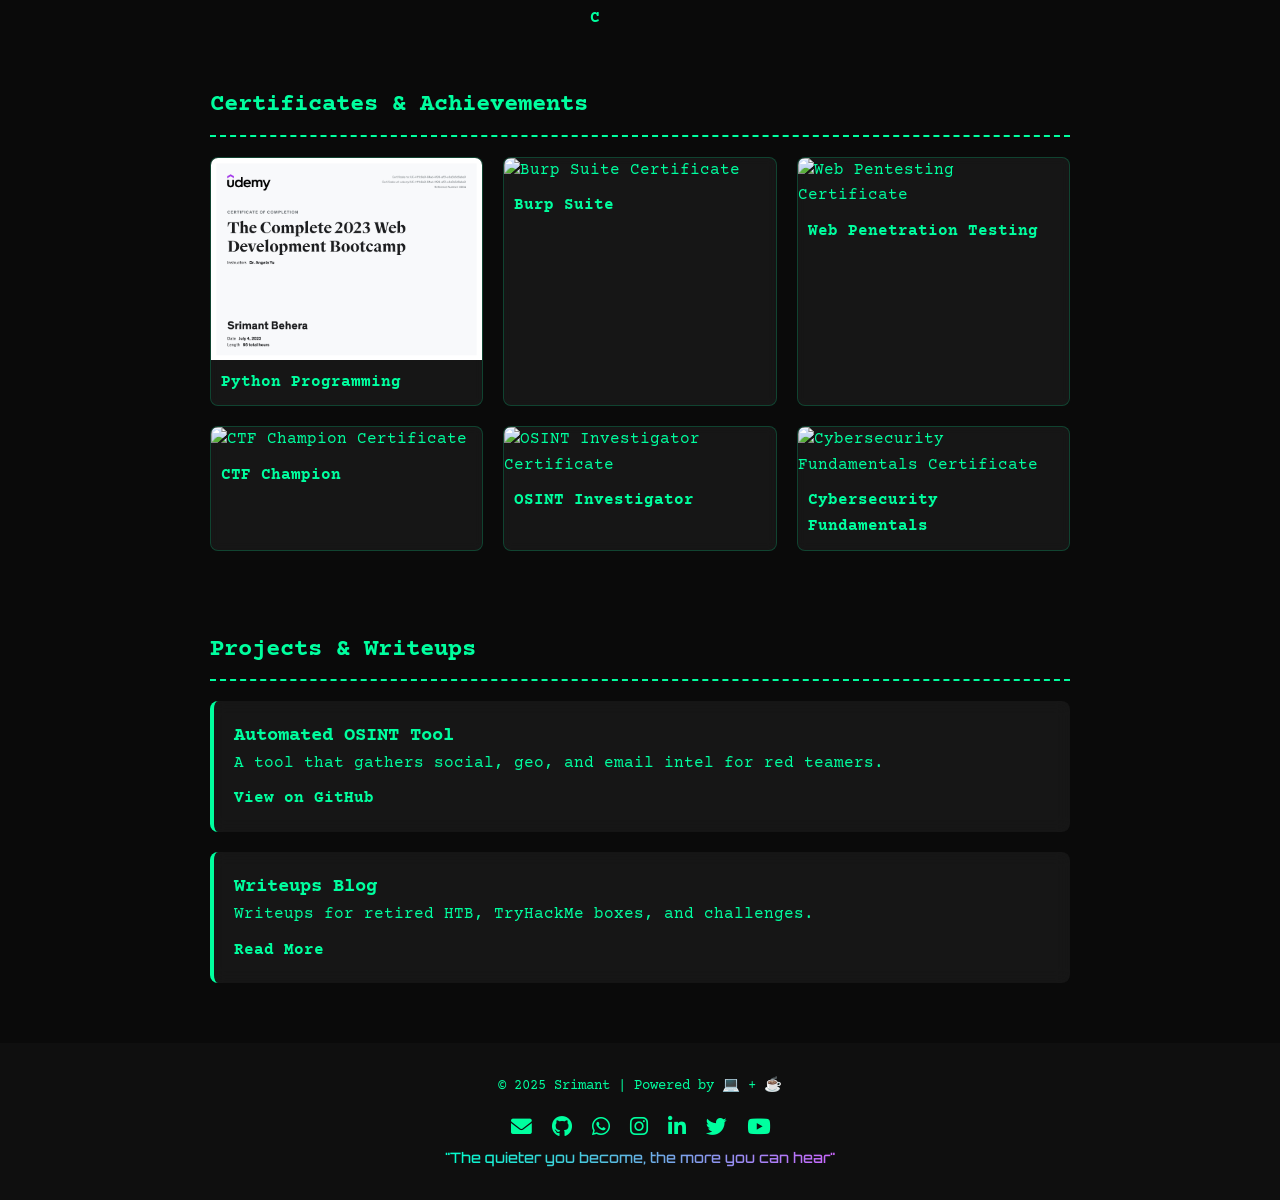
==== commit 9d7ccb25: "Update index.html" ====
--- a/index.html
+++ b/index.html
@@ -93,63 +93,7 @@
     }
 
     /* about section */
-   .terminal {
-  background: #0f0f0f;
-  color: #00ff9f;
-  font-family: 'Courier Prime', monospace;
-  border-radius: 10px;
-  padding: 20px;
-  border: 1px solid rgba(0, 255, 159, 0.3);
-  box-shadow: 0 0 10px rgba(0,255,159,0.1);
-  min-height: 300px;
-  max-width: 100%;
-  width: 100%;
-  max-width: 900px;   /* limits how wide it gets */
-  margin: 0 auto;     /* centers it */
-  overflow-x: auto;   /* horizontal scroll if needed */
-  min-height: 50%;
-}
-
-  #terminal-output {
-    white-space: pre-wrap;
-    margin-bottom: 10px;
-  }
-  .terminal-input {
-    display: flex;
-    align-items: center;
-  }
-  .terminal-input span {
-    margin-right: 5px;
-  }
-  .terminal-input input {
-    background: transparent;
-    border: none;
-    outline: none;
-    color: var(--text);
-    font-family: 'Courier Prime', monospace;
-    font-size: 1rem;
-    flex: 1;
-  }
-
-  .about-terminal {
-  display: flex;
-  flex-direction: column;
-  align-items: center;
-  padding: 30px 20px;
-}
-  .terminal span.cmd {
-    color: #00ffff;
-  }
-  .terminal span.output {
-    color: #ffffff;
-  }
-  .terminal span.error {
-    color: #ff5555;
-  }
-  .terminal span.hint {
-    color: #9aedfe;
-  }
-
+   
 
     nav.navbar {
       background: #0f0f0f;
@@ -909,85 +853,22 @@
   AOS.init();
 </script>
 
-<section id="about" class="about-terminal" data-aos="fade-up">
-  <h2 class="glitch-effect">About Me</h2>
-  <div class="terminal">
-    <div id="terminal-output"></div>
-    <div class="terminal-input">
-      <span><span style="color:#00ffff;">root@0x5ri</span><span style="color:#999">:~</span><span style="color:#ff0055;">💀</span></span>
-      <input id="terminal-input" type="text" autocomplete="off" autofocus />
-    </div>
+<section id="about" class="about" data-aos="fade-up">
+  <h2>About Me</h2>
+  <div style="display: flex; justify-content: space-between; align-items: flex-start; gap: 20px; padding: 20px; flex-wrap: wrap;">
+
+    <p style="max-width: 700px; line-height: 1.8; flex: 1;">
+      A self-proclaimed hacker & atheist. Who loves solving CTFs, reverse engineering, and finding vulnerabilities. 
+      I have been exploring red teaming, OSINT, and exploit development.<br/><br/>
+      You’ll find me lost in the depths of philosophy, science.<br/><br/>
+      My playlist is a chaotic mix of rock, metal, and hip-hop, because why not?
+    </p>
+
+    <img src="https://i.pinimg.com/originals/45/77/85/4577853f98ae7f2320f091dc999c30ac.gif" 
+         alt="Funny Hacker GIF"
+         style="max-width: 300px; border-radius: 8px; border: 1px solid rgba(0,255,159,0.3); box-shadow: 0 0 10px rgba(0,255,159,0.1); flex-shrink: 0;">
   </div>
 </section>
-
-
-<script>
-  const terminalOutput = document.getElementById("terminal-output");
-  const terminalInput = document.getElementById("terminal-input");
-
-  const files = {
-    "whoami.txt": `Self-taught hacker, reverse engineer, & cybersecurity explorer.
-CTF player, exploit developer, OSINT practitioner.
-Fascinated by red teaming, bug bounty hunting & social engineering.
-Digging deep into philosophy and science when not coding.
-
-Believe in breaking systems to understand them better.`,
-
-    "mypassions.txt": "CTFs | Red Teaming | OSINT | Reverse Engineering | Exploit Dev",
-
-    "vibe.txt": "Rock • Hip-Hop • Metal — Keeps my neurons firing ⚡",
-
-    "otherinterest.txt": "Philosophy, Science, Psychology, Curiosity and Observing Human Behavior."
-  };
-
-  const helpText = `Commands:
-  ls               List available files
-  cat <filename>   Show contents of a file
-  clear            Clear the terminal
-  --help | -h      Show help info`;
-
- function printToTerminal(text, type = "output") {
-  const span = document.createElement("span");
-  span.className = type;
-  span.innerHTML = text;
-  terminalOutput.appendChild(span);
-  terminalOutput.appendChild(document.createElement("br"));
-  terminalOutput.scrollTop = terminalOutput.scrollHeight;
-}
-  terminalInput.addEventListener("keydown", function(e) {
-    if (e.key === "Enter") {
-      const input = terminalInput.value.trim();
-      printToTerminal(`root@0x5ri:~<span style="color:#ff0055;">💀</span> ${input}`, "cmd");
-      handleCommand(input);
-      terminalInput.value = "";
-    }
-  });
-
-  function handleCommand(cmd) {
-    if (cmd === "ls") {
-      printToTerminal(Object.keys(files).join("  "));
-    } else if (cmd.startsWith("cat ")) {
-      const file = cmd.slice(4).trim();
-      if (files[file]) {
-        printToTerminal(files[file]);
-      } else {
-        printToTerminal(`cat: ${file}: No such file`);
-      }
-    } else if (cmd === "clear") {
-      terminalOutput.innerHTML = "";
-      printToTerminal("Welcome to 0x5ri's terminal. Type '-h' to begin.");
-    } else if (cmd === "--help" || cmd === "-h") {
-      printToTerminal(helpText, "hint");
-    } else if (cmd === "whoami") {
-      printToTerminal("srimant");
-    } else {
-      printToTerminal(`cat: ${file}: No such file`, "error");
-    }
-  }
-
-  // Initial message
-  printToTerminal("Welcome to 0x5ri's terminal. Type '-h' to begin.");
-</script>
 
 <section id="about">
   <h2 >My Work</h2>
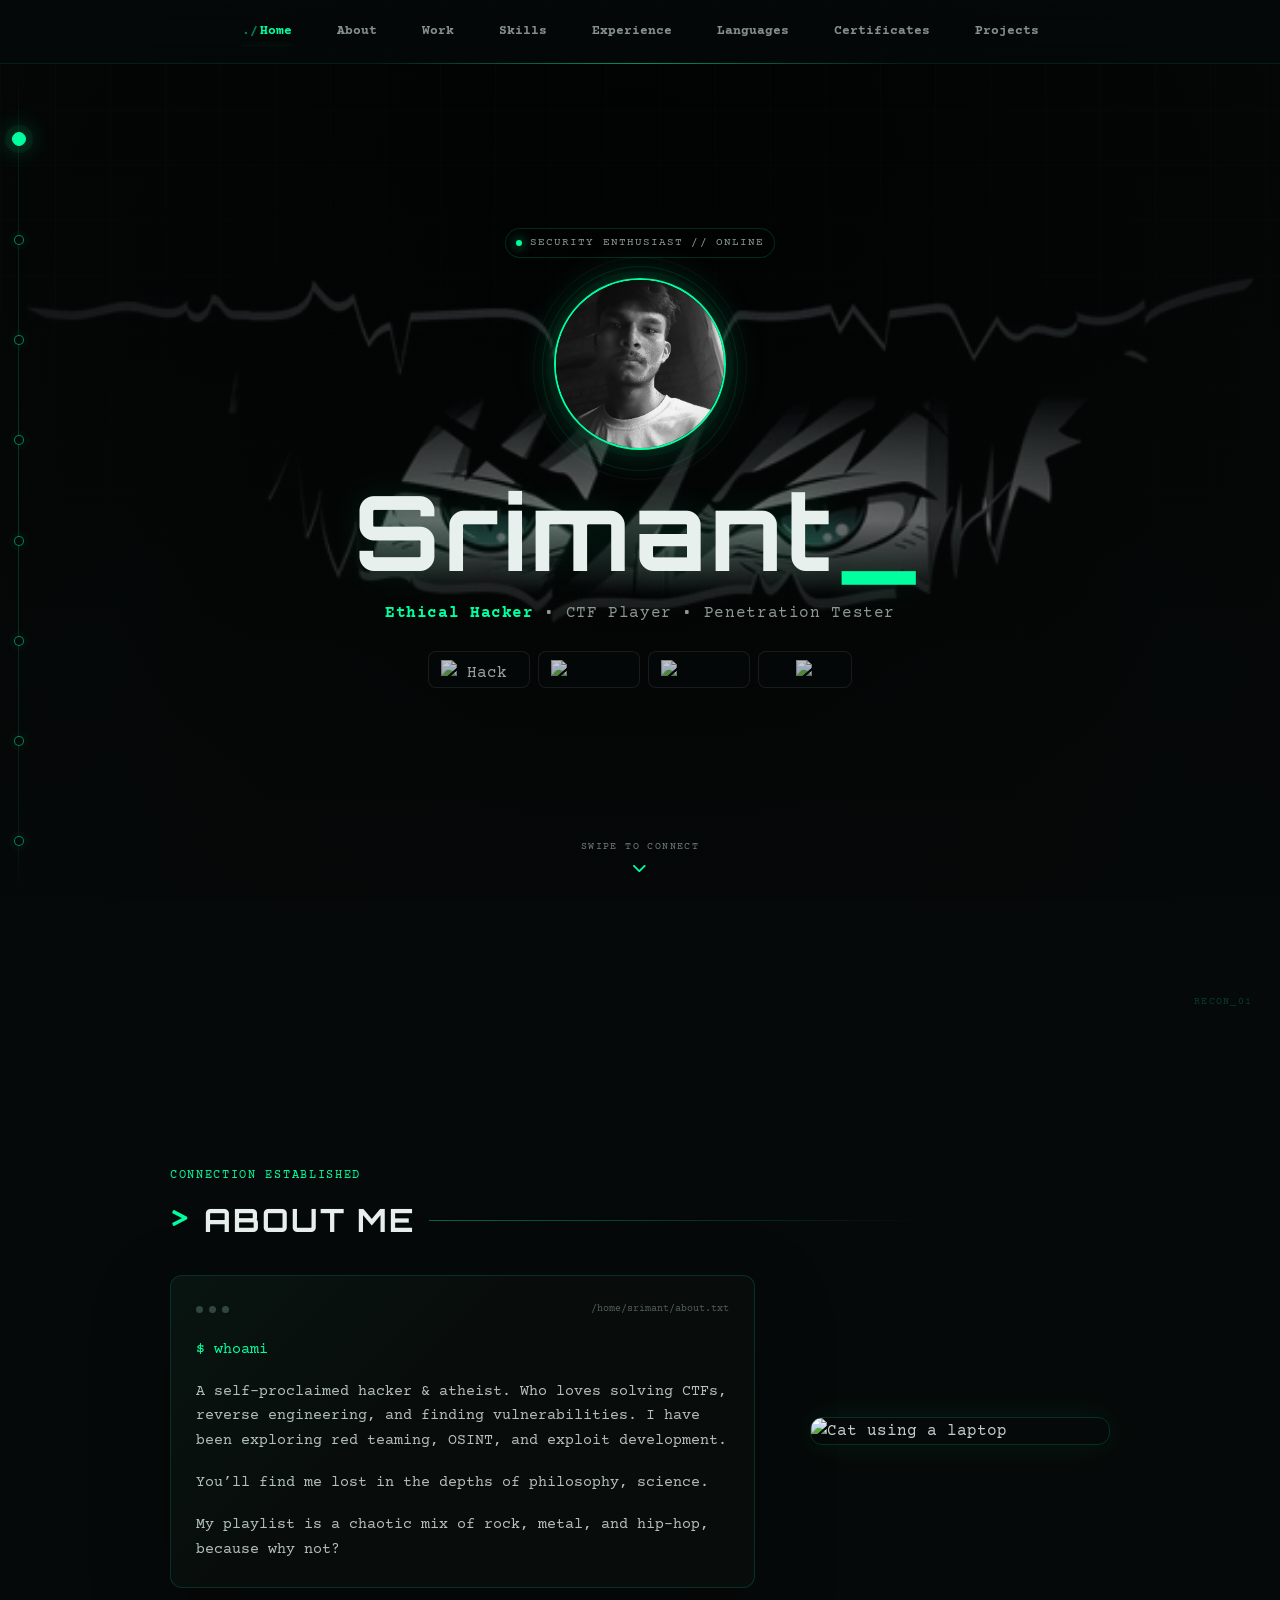
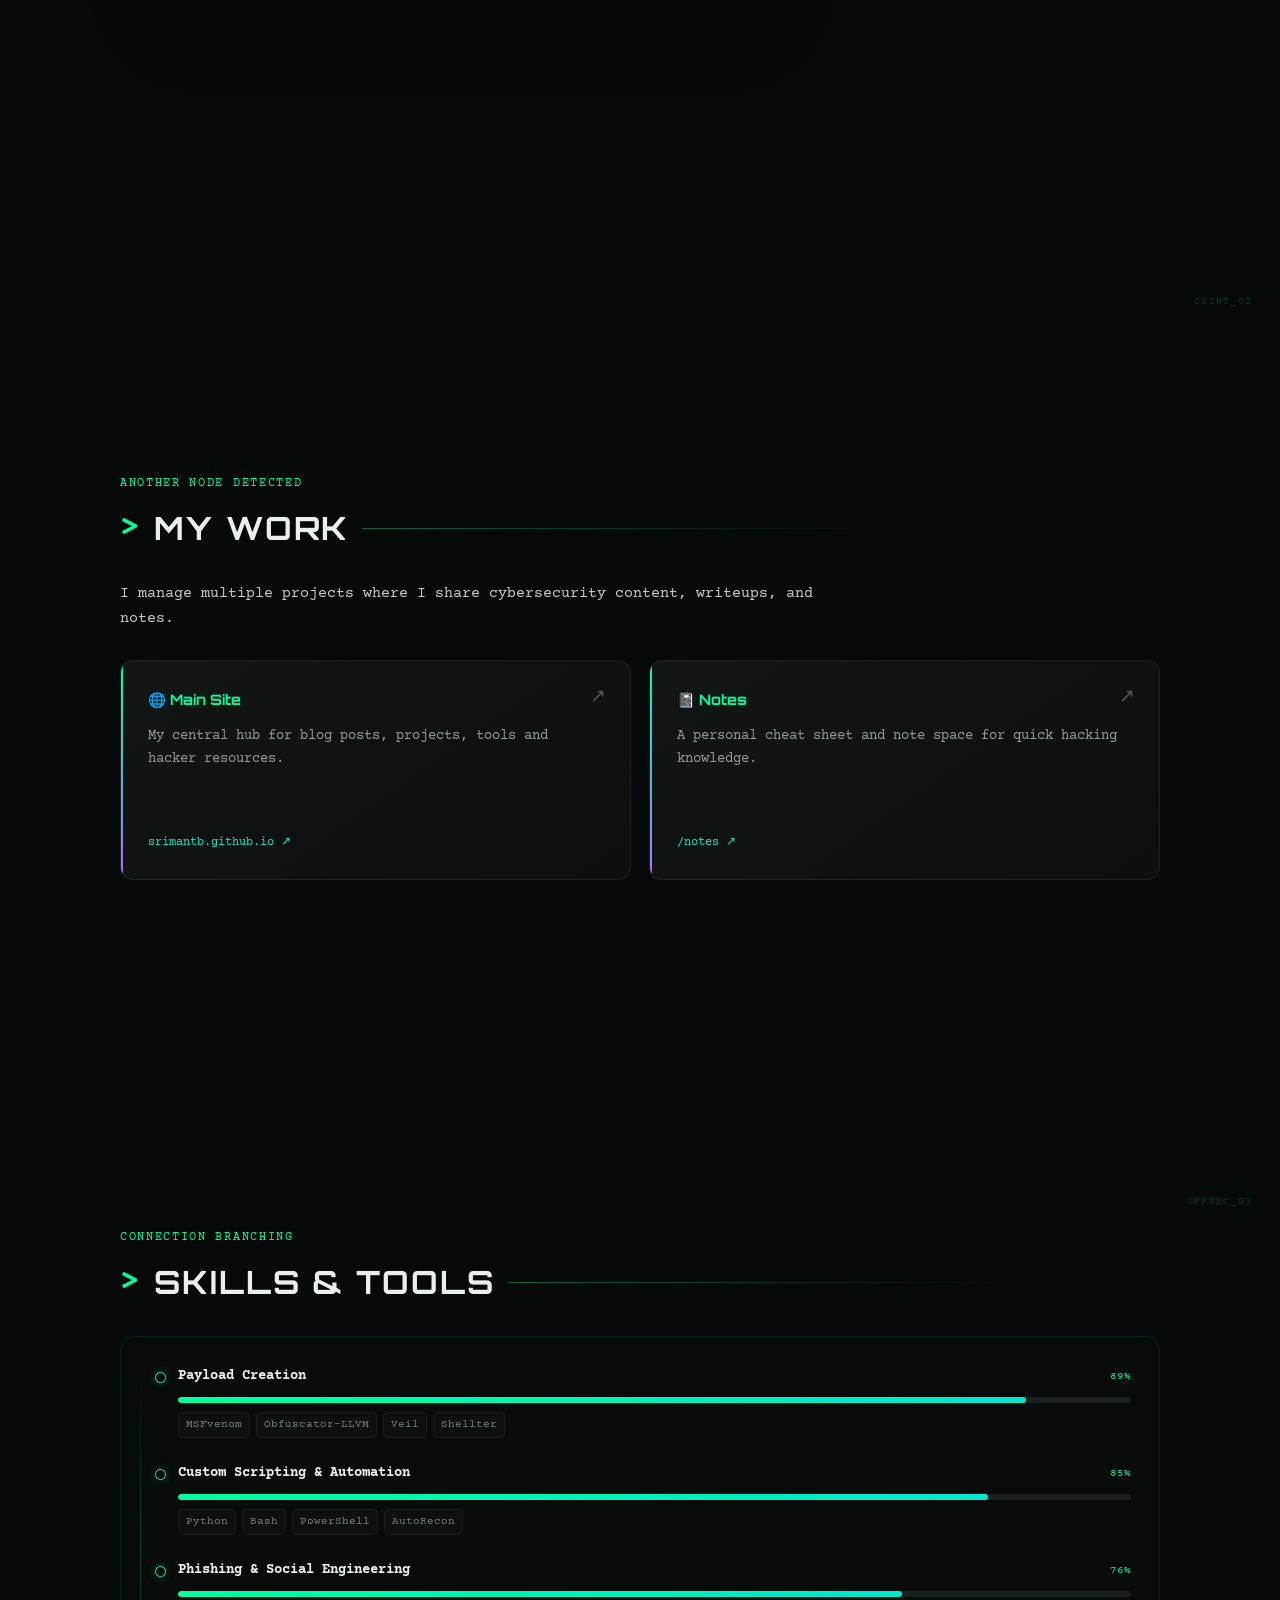
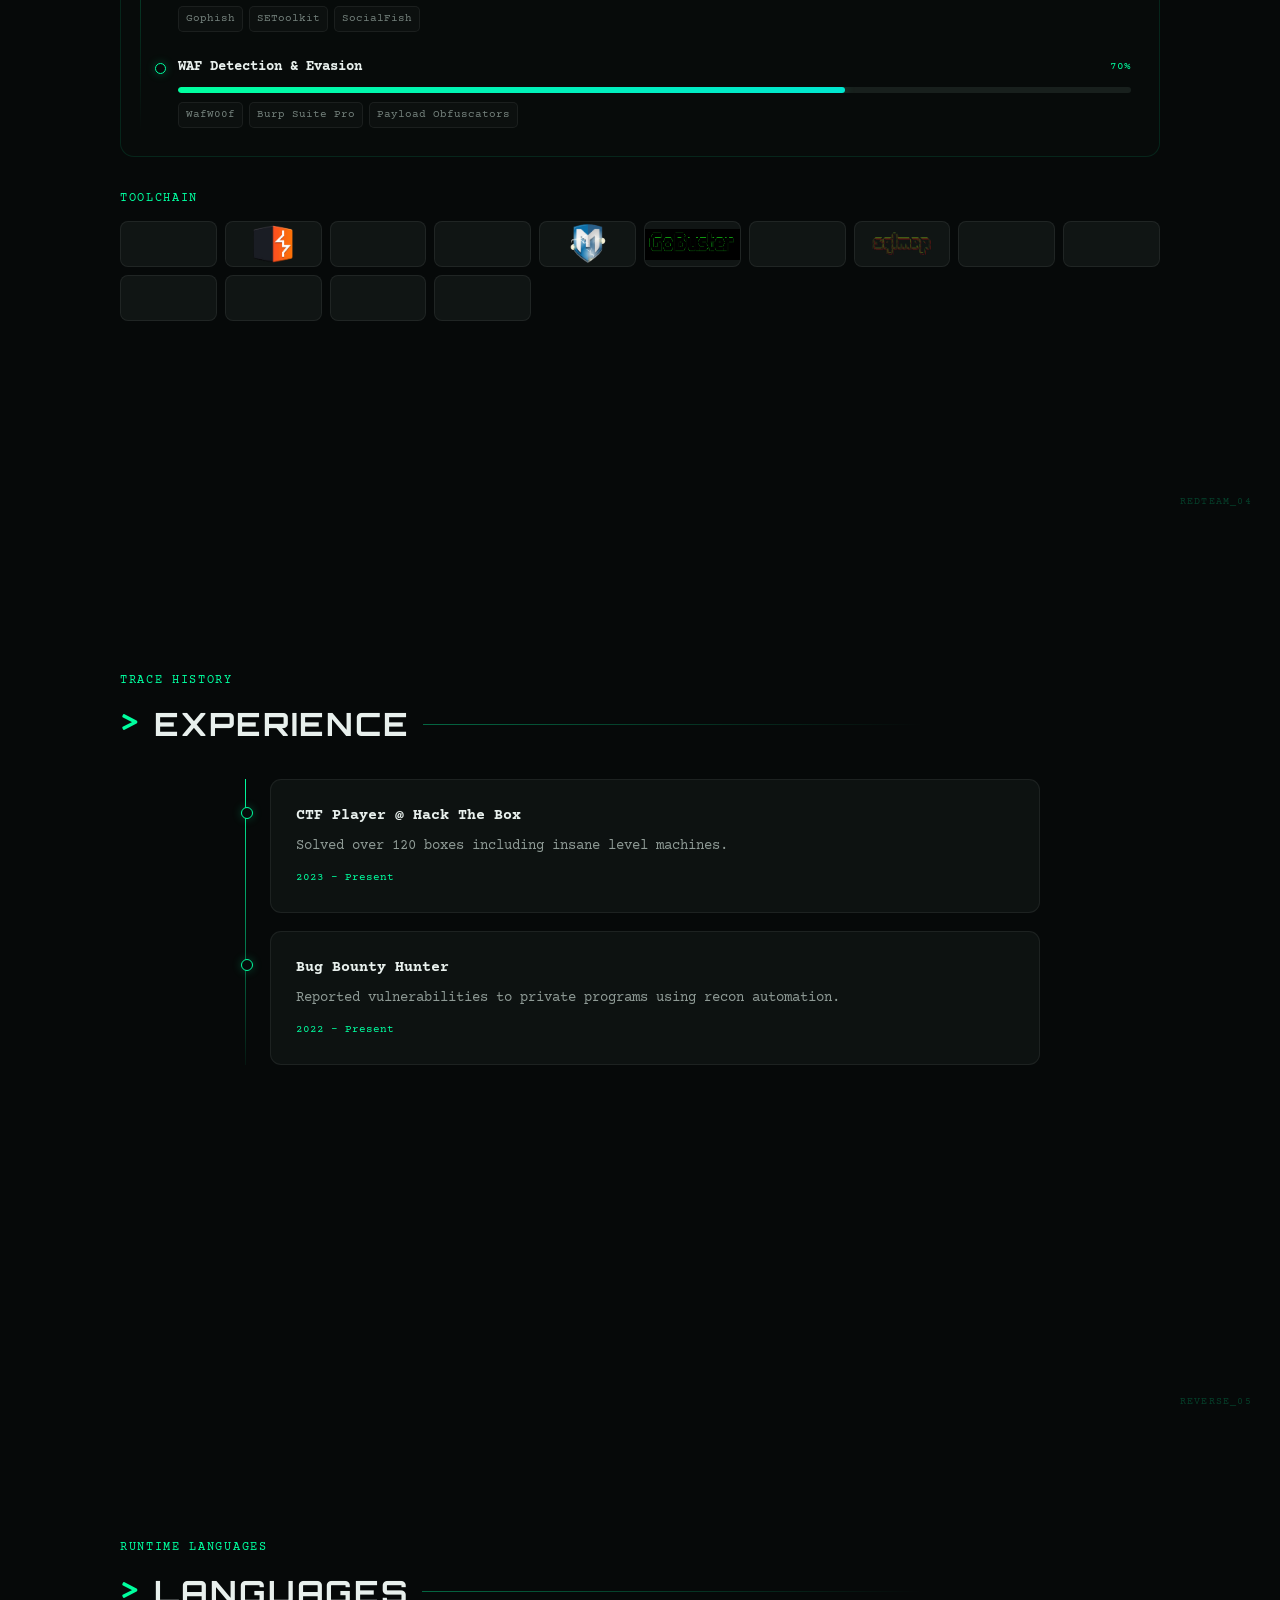
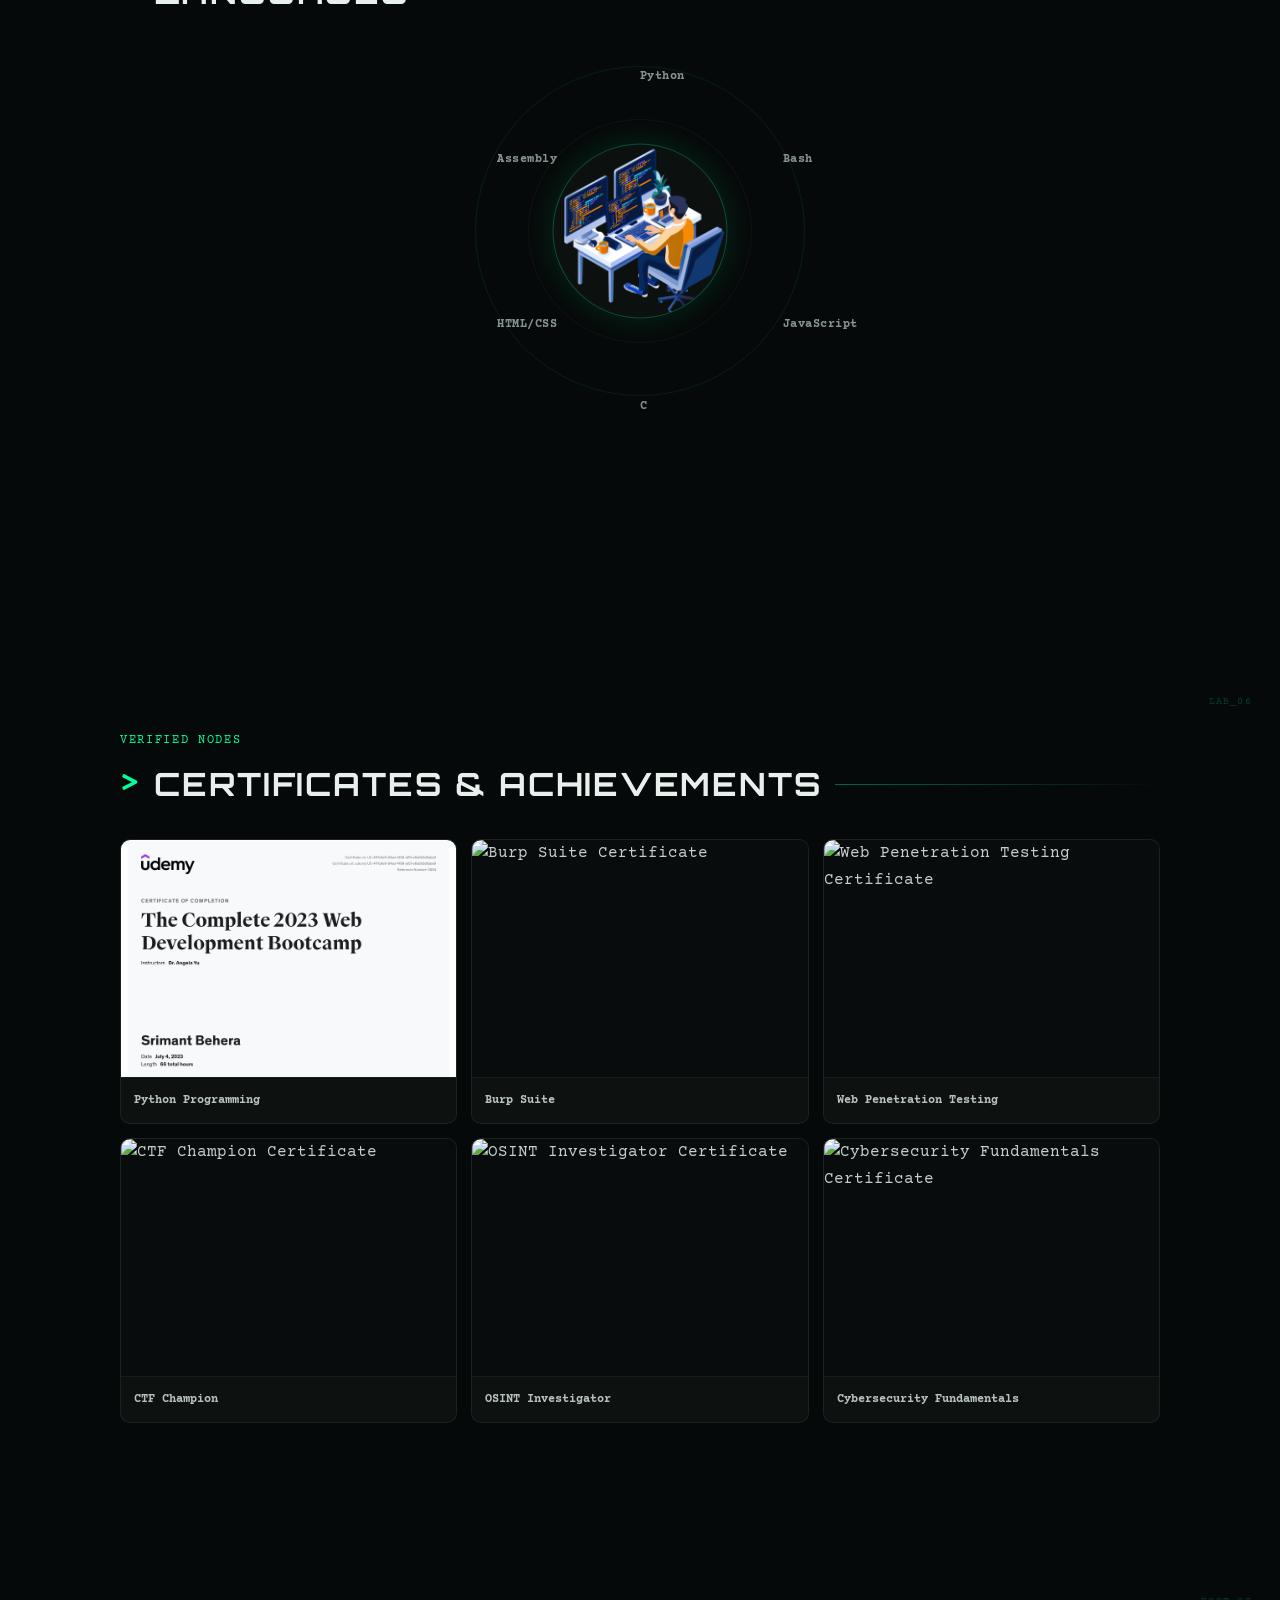
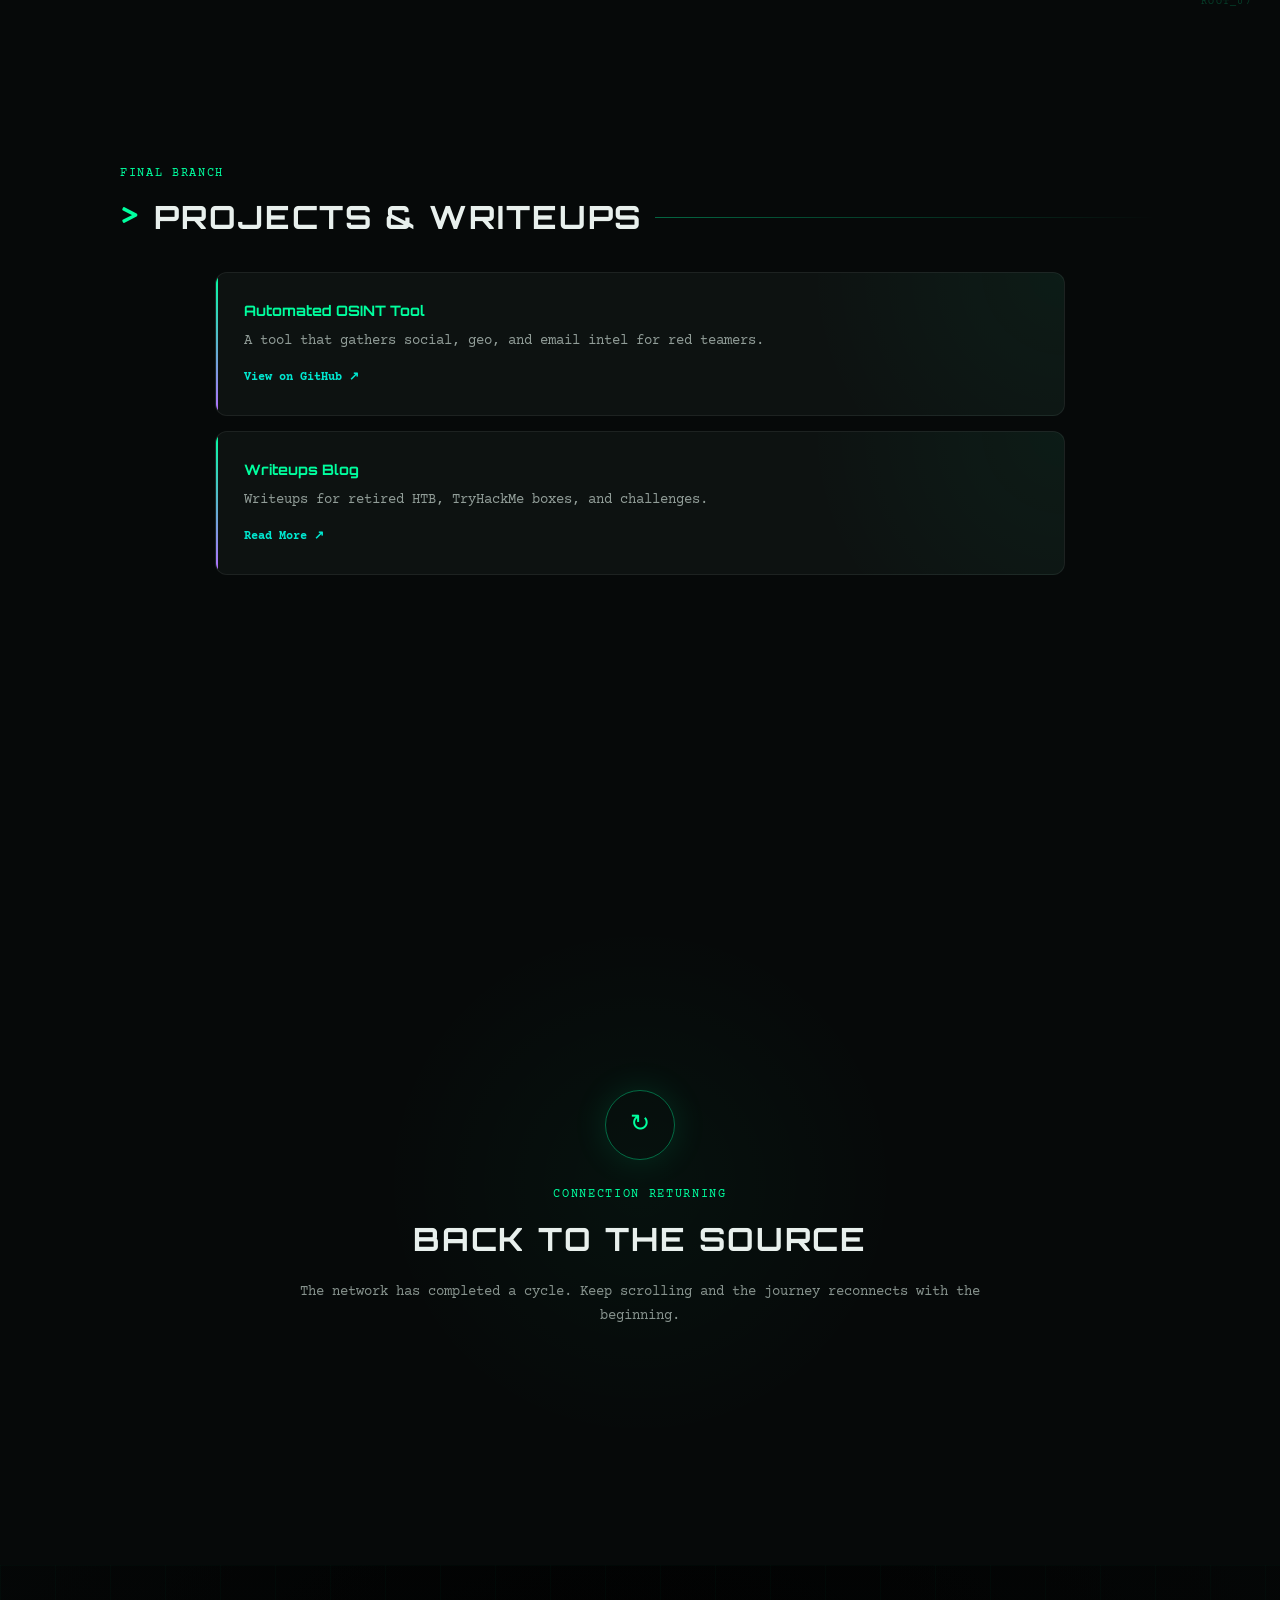
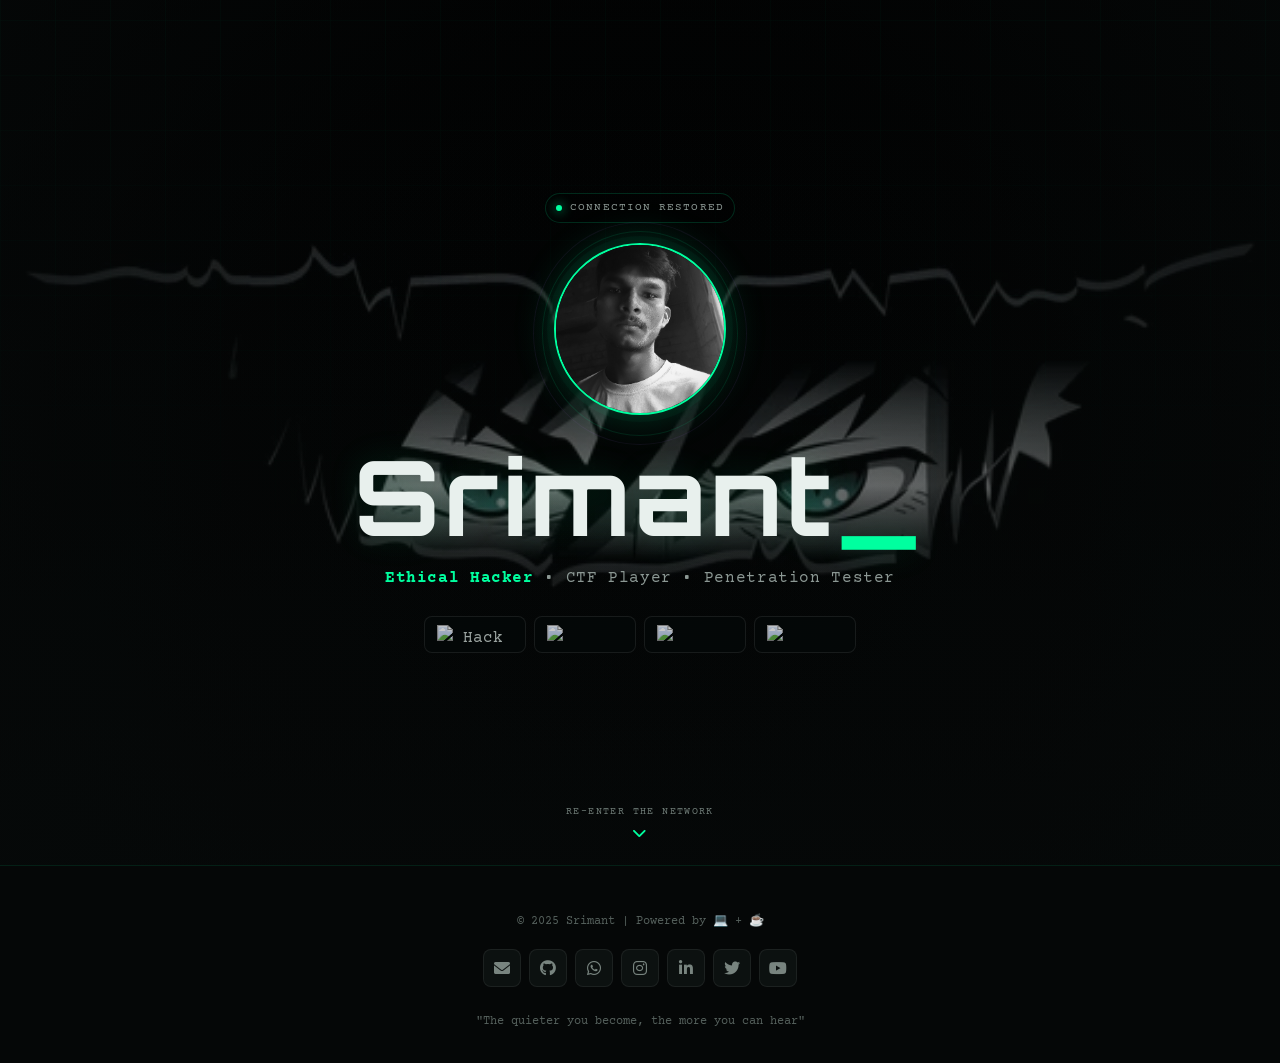
==== commit 7c8e7bfa: "Update index.html" ====
--- a/index.html
+++ b/index.html
@@ -1,82 +1,45 @@
-
 <!DOCTYPE html>
 <html lang="en">
 <head>
-  <meta charset="UTF-8" />
-  <meta name="viewport" content="width=device-width, initial-scale=1.0"/>
-  <title>Srimant | Portfolio</title>
+  <meta charset="UTF-8">
+  <meta name="viewport" content="width=device-width, initial-scale=1.0">
+
+  <title>Srimant | Cybersecurity Portfolio</title>
+  <meta name="description" content="Srimant's cybersecurity portfolio covering offensive security, CTFs, OSINT, automation and security research.">
+  <meta name="author" content="Srimant">
+  <meta name="robots" content="index,follow">
+  <meta name="theme-color" content="#080a0a">
+
   <link rel="icon" type="image/png" sizes="32x32" href="/favicon.png">
-<link rel="icon" type="image/png" sizes="16x16" href="/favicon.png">
-
-
-<meta name="description" content="srimants's Portfolio">
-<meta name="author" content="srimant">
-<meta name="theme-color" content="#ffffff">
-<meta name="robots" content="index,follow">
-<meta name="google-site-verification" content="G-PJ265TW8RZ">
-
-<meta property="og:title" content="srimant|Portfoli">
-<meta property="og:description" content="srimants's Portfoli">
-<meta property="og:type" content="website">
-<meta property="og:url" content="https://0x5ri.github.io/">
-<meta property="og:image" content="https://0x5ri.github.io/og-image.png">
-<meta property="og:site_name" content="0x5ri">
-<meta property="og:locale" content="en_US">
-
-<meta name="apple-mobile-web-app-capable" content="yes">
-<meta name="apple-mobile-web-app-status-bar-style" content="black">
-<link rel="apple-touch-icon" href="/apple-touch-icon.png">
-
-<meta http-equiv="X-UA-Compatible" content="IE=edge">
-<meta name="msapplication-TileColor" content="#ffffff">
-<meta name="msapplication-TileImage" content="/mstile-144x144.png">
-
-<meta name="keywords" content="srimant, srimantb, srimantb.github.io, 0x5ri, sri, cybersecurity, ctf, hacking"> <!-- mostly ignored by search engines -->
-<meta name="coverage" content="Worldwide">
-<meta name="distribution" content="Global">
-<meta name="rating" content="General">
-
-
-<script type="application/ld+json">
-{
-  "@context": "https://schema.org",
-  "@type": "WebSite",
-  "url": "https://0x5ri.github.io/",
-  "name": "0x5ri",
-  "author": {
-    "@type": "Person",
-    "name": "srimant"
-  }
-}
-</script>
-
-
-
-  <!-- Google Fonts -->
-<link href="https://fonts.googleapis.com/css2?family=Courier+Prime&display=swap" rel="stylesheet">
-<link href="https://fonts.googleapis.com/css2?family=Orbitron&display=swap" rel="stylesheet">
-<link href="https://fonts.googleapis.com/css2?family=Playwrite+HU:wght@100..400&family=Press+Start+2P&display=swap" rel="stylesheet">
-<link href="https://fonts.googleapis.com/css2?family=Rubik+Glitch&display=swap" rel="stylesheet">
-
-<!-- Font Awesome -->
-<script src="https://kit.fontawesome.com/a076d05399.js" crossorigin="anonymous"></script>
-
-<!-- AOS Animation -->
-<link href="https://cdn.jsdelivr.net/npm/aos@2.3.4/dist/aos.css" rel="stylesheet">
- 
-  <link
-  href="https://cdnjs.cloudflare.com/ajax/libs/font-awesome/6.0.0-beta3/css/all.min.css"
-  rel="stylesheet">
-
-  
+  <link rel="icon" type="image/png" sizes="16x16" href="/favicon.png">
+  <link rel="apple-touch-icon" href="/apple-touch-icon.png">
+
+  <meta property="og:title" content="Srimant | Cybersecurity Portfolio">
+  <meta property="og:description" content="Cybersecurity portfolio covering offensive security, CTFs, OSINT and security research.">
+  <meta property="og:type" content="website">
+  <meta property="og:url" content="https://0x5ri.github.io/">
+  <meta property="og:image" content="https://0x5ri.github.io/og-image.png">
+
+  <link rel="preconnect" href="https://fonts.googleapis.com">
+  <link rel="preconnect" href="https://fonts.gstatic.com" crossorigin>
+  <link href="https://fonts.googleapis.com/css2?family=Courier+Prime:wght@400;700&family=Orbitron:wght@500;600;700&display=swap" rel="stylesheet">
+  <link rel="stylesheet" href="https://cdnjs.cloudflare.com/ajax/libs/font-awesome/6.0.0-beta3/css/all.min.css">
 
   <style>
     :root {
-      --bg: #0a0a0a;    
-      --text: #00ff9f;
-      --accent: linear-gradient(45deg, #00ffe7, #cc66ff);
-      --card-bg: rgba(255, 255, 255, 0.05);
-      --hover-bg: rgba(255, 255, 255, 0.1);
+      --bg: #060909;
+      --surface: #0d1211;
+      --surface-2: #111817;
+      --green: #00ff9f;
+      --cyan: #00e7d0;
+      --purple: #b56cff;
+      --white: #e8f0ed;
+      --text: #c4cfcb;
+      --muted: #687570;
+      --line: rgba(0,255,159,.16);
+      --line-strong: rgba(0,255,159,.38);
+      --max: 1040px;
+      --nav: 64px;
     }
 
     * {
@@ -85,1045 +48,1941 @@
       box-sizing: border-box;
     }
 
+    html {
+      scroll-behavior: smooth;
+      background: var(--bg);
+    }
+
     body {
-      background-color: var(--bg);
+      min-height: 100vh;
+      overflow-x: hidden;
+      background: var(--bg);
       color: var(--text);
-      font-family: 'Courier Prime', monospace;
-      line-height: 1.6;
-    }
-
-    /* about section */
-   
-
-    nav.navbar {
-      background: #0f0f0f;
-      padding: 15px 30px;
-      position: sticky;
+      font-family: "Courier Prime", monospace;
+      line-height: 1.65;
+    }
+
+    ::selection {
+      background: var(--green);
+      color: #00150d;
+    }
+
+    a {
+      color: inherit;
+    }
+
+    img {
+      max-width: 100%;
+    }
+
+    /* =========================================================
+       NAV
+    ========================================================= */
+
+    .navbar {
+      position: fixed;
+      inset: 0 0 auto 0;
+      height: var(--nav);
+      z-index: 1000;
+      display: flex;
+      align-items: center;
+      background: rgba(6,9,9,.78);
+      border-bottom: 1px solid rgba(0,255,159,.10);
+      backdrop-filter: blur(18px);
+      -webkit-backdrop-filter: blur(18px);
+    }
+
+    .navbar::after {
+      content: "";
+      position: absolute;
+      left: 50%;
+      bottom: -1px;
+      width: min(520px, 70%);
+      height: 1px;
+      transform: translateX(-50%);
+      background: linear-gradient(90deg, transparent, var(--green), transparent);
+      opacity: .5;
+    }
+
+    .nav-container {
+      width: min(100% - 30px, 1080px);
+      margin: auto;
+      display: flex;
+      align-items: center;
+      justify-content: center;
+      gap: 27px;
+      overflow-x: auto;
+      scrollbar-width: none;
+    }
+
+    .nav-container::-webkit-scrollbar {
+      display: none;
+    }
+
+    .nav-link {
+      position: relative;
+      flex: 0 0 auto;
+      padding: 5px 0;
+      color: #85918d;
+      text-decoration: none;
+      font-size: .82rem;
+      font-weight: 700;
+      transition: color .2s ease;
+    }
+
+    .nav-link::before {
+      content: "./";
+      color: var(--green);
+      opacity: 0;
+      margin-right: 2px;
+      transition: opacity .2s ease;
+    }
+
+    .nav-link::after {
+      content: "";
+      position: absolute;
+      left: 0;
+      right: 0;
+      bottom: -2px;
+      height: 1px;
+      transform: scaleX(0);
+      transform-origin: left;
+      background: var(--green);
+      box-shadow: 0 0 8px rgba(0,255,159,.45);
+      transition: transform .2s ease;
+    }
+
+    .nav-link:hover,
+    .nav-link.active {
+      color: var(--green);
+    }
+
+    .nav-link:hover::before,
+    .nav-link.active::before {
+      opacity: .5;
+    }
+
+    .nav-link:hover::after,
+    .nav-link.active::after {
+      transform: scaleX(1);
+    }
+
+    /* =========================================================
+       GLOBAL NETWORK
+    ========================================================= */
+
+    .network {
+      position: fixed;
+      top: var(--nav);
+      bottom: 0;
+      left: 18px;
+      width: 1px;
+      z-index: 2;
+      pointer-events: none;
+      transform: none;
+    }
+
+    .network-line {
+      position: absolute;
+      inset: 0;
+      width: 1px;
+      background: linear-gradient(
+        to bottom,
+        transparent 0%,
+        rgba(0,255,159,.08) 8%,
+        rgba(0,255,159,.20) 50%,
+        rgba(0,255,159,.08) 92%,
+        transparent 100%
+      );
+    }
+
+    .network-progress {
+      position: absolute;
       top: 0;
-      z-index: 1000;
-       box-shadow: 0 2px 10px rgba(0, 255, 159, 0.2);
-    }
-
-    .nav-container {
+      left: 0;
+      width: 2px;
+      height: 0;
+      transform: translateX(-.5px);
+      background: linear-gradient(to bottom, var(--green), var(--cyan), var(--purple));
+      box-shadow: 0 0 14px rgba(0,255,159,.35);
+      transition: height .12s linear;
+    }
+
+    .network-node {
+      position: absolute;
+      left: 50%;
+      width: 10px;
+      height: 10px;
+      transform: translate(-50%, -50%);
+      border: 1px solid rgba(0,255,159,.5);
+      border-radius: 50%;
+      background: var(--bg);
+      box-shadow: 0 0 0 5px rgba(0,255,159,.025);
+      transition: .35s ease;
+    }
+
+    .network-node.active {
+      width: 14px;
+      height: 14px;
+      background: var(--green);
+      border-color: var(--green);
+      box-shadow:
+        0 0 0 7px rgba(0,255,159,.06),
+        0 0 24px rgba(0,255,159,.65);
+    }
+
+    .network-packet {
+      position: absolute;
+      left: 50%;
+      top: 0;
+      width: 5px;
+      height: 5px;
+      transform: translate(-50%, -50%);
+      border-radius: 50%;
+      background: white;
+      box-shadow: 0 0 12px 3px var(--green);
+      opacity: 0;
+    }
+
+    .network-packet.fly {
+      animation: packetFly 1.1s ease-out forwards;
+    }
+
+    @keyframes packetFly {
+      0% { top: 0; opacity: 0; }
+      12% { opacity: 1; }
+      100% { top: 100%; opacity: 0; }
+    }
+
+    /* =========================================================
+       LOOP STAGE
+    ========================================================= */
+
+    .page {
+      position: relative;
+      z-index: 1;
+    }
+
+    .panel {
+      position: relative;
+      min-height: 100svh;
+      width: 100%;
+      display: flex;
+      align-items: center;
+      justify-content: center;
+      overflow: hidden;
+      padding: calc(var(--nav) + 45px) 25px 55px;
+      scroll-margin-top: var(--nav);
+    }
+
+    .panel-inner {
+      position: relative;
+      z-index: 5;
+      width: min(100%, var(--max));
+      margin: auto;
+    }
+
+    .panel-number {
+      position: absolute;
+      top: calc(var(--nav) + 30px);
+      right: 28px;
+      color: rgba(0,255,159,.22);
+      font-size: .65rem;
+      letter-spacing: .12em;
+    }
+
+    .eyebrow {
+      display: inline-flex;
+      align-items: center;
+      gap: 8px;
+      padding: 5px 10px;
+      margin-bottom: 20px;
+      border: 1px solid var(--line);
+      border-radius: 999px;
+      background: rgba(0,0,0,.28);
+      color: #8d9995;
+      font-size: .68rem;
+      letter-spacing: .10em;
+      text-transform: uppercase;
+    }
+
+    .eyebrow .dot {
+      width: 6px;
+      height: 6px;
+      border-radius: 50%;
+      background: var(--green);
+      box-shadow: 0 0 12px var(--green);
+      animation: pulse 2s infinite;
+    }
+
+    @keyframes pulse {
+      50% { opacity: .35; transform: scale(.7); }
+    }
+
+    .section-kicker {
+      color: var(--green);
+      font-size: .75rem;
+      letter-spacing: .14em;
+      text-transform: uppercase;
+      margin-bottom: 8px;
+    }
+
+    .section-title {
+      display: flex;
+      align-items: center;
+      gap: 13px;
+      margin-bottom: 28px;
+      color: var(--white);
+      font-family: "Orbitron", sans-serif;
+      font-size: clamp(1.35rem, 3vw, 2rem);
+      letter-spacing: .06em;
+      text-transform: uppercase;
+    }
+
+    .section-title::before {
+      content: ">";
+      color: var(--green);
+      font-family: "Courier Prime", monospace;
+    }
+
+    .section-title::after {
+      content: "";
+      flex: 1;
+      max-width: 500px;
+      height: 1px;
+      background: linear-gradient(90deg, var(--line-strong), transparent);
+    }
+
+    .section-copy {
+      color: var(--text);
+      font-size: .94rem;
+    }
+
+    /* =========================================================
+       HERO
+    ========================================================= */
+
+    .hero {
+      min-height: 100svh;
+      padding-top: calc(var(--nav) + 25px);
+    }
+
+    .hero::before {
+      content: "";
+      position: absolute;
+      inset: 0;
+      z-index: -3;
+      background:
+        linear-gradient(
+          rgba(5,8,8,.10),
+          rgba(5,8,8,.24)
+        ),
+        url("/bgimg.png") center / cover no-repeat;
+      opacity: .88;
+    }
+
+    .hero::after {
+      content: "";
+      position: absolute;
+      inset: 0;
+      z-index: -2;
+      background:
+        radial-gradient(circle at 50% 43%, transparent 0 18%, rgba(6,9,9,.16) 42%, rgba(6,9,9,.78) 100%),
+        linear-gradient(to bottom, rgba(6,9,9,.06), rgba(6,9,9,.68));
+    }
+
+    .hero-grid {
+      position: absolute;
+      inset: 0;
+      z-index: -1;
+      opacity: .055;
+      background-image:
+        linear-gradient(rgba(0,255,159,.4) 1px, transparent 1px),
+        linear-gradient(90deg, rgba(0,255,159,.4) 1px, transparent 1px);
+      background-size: 55px 55px;
+      mask-image: linear-gradient(to bottom, black, transparent 72%);
+      -webkit-mask-image: linear-gradient(to bottom, black, transparent 72%);
+    }
+
+    .hero-content {
+      display: flex;
+      flex-direction: column;
+      align-items: center;
+      text-align: center;
+      transform: translateY(-1vh);
+    }
+
+    .avatar-wrap {
+      position: relative;
+      margin-bottom: 23px;
+    }
+
+    .avatar-wrap::before,
+    .avatar-wrap::after {
+      content: "";
+      position: absolute;
+      inset: -12px;
+      border: 1px solid rgba(0,255,159,.10);
+      border-radius: 50%;
+      animation: orbit 9s linear infinite;
+    }
+
+    .avatar-wrap::after {
+      inset: -21px;
+      border-color: rgba(181,108,255,.07);
+      animation-duration: 15s;
+      animation-direction: reverse;
+    }
+
+    @keyframes orbit {
+      to { transform: rotate(360deg); }
+    }
+
+    .avatar {
+      position: relative;
+      z-index: 2;
+      width: 172px;
+      height: 172px;
+      object-fit: cover;
+      border-radius: 50%;
+      border: 2px solid var(--green);
+      box-shadow:
+        0 0 0 7px rgba(0,255,159,.035),
+        0 0 42px rgba(0,255,159,.22);
+    }
+
+    .hero h1 {
+      color: var(--white);
+      font-family: "Orbitron", sans-serif;
+      font-size: clamp(3.1rem, 9vw, 6.5rem);
+      line-height: .95;
+      letter-spacing: .04em;
+      text-shadow: 0 0 35px rgba(0,255,159,.12);
+    }
+
+    .hero h1 span {
+      color: var(--green);
+      animation: cursorBlink 1s steps(1) infinite;
+    }
+
+    @keyframes cursorBlink {
+      50% { opacity: 0; }
+    }
+
+    .hero-subtitle {
+      margin: 20px 0 24px;
+      color: #8c9894;
+      font-size: clamp(.78rem, 2vw, .98rem);
+      letter-spacing: .04em;
+    }
+
+    .hero-subtitle strong {
+      color: var(--green);
+    }
+
+    .platforms {
+      display: flex;
+      align-items: center;
+      justify-content: center;
+      gap: 8px;
+      flex-wrap: wrap;
+    }
+
+    .platform {
+      min-width: 94px;
+      height: 37px;
+      display: grid;
+      place-items: center;
+      padding: 0 12px;
+      border: 1px solid rgba(255,255,255,.08);
+      border-radius: 8px;
+      background: rgba(5,8,8,.76);
+      text-decoration: none;
+      transition: .25s ease;
+    }
+
+    .platform img {
+      display: block;
+      width: auto;
+      max-width: 76px;
+      max-height: 19px;
+      opacity: .78;
+      filter: grayscale(.12);
+      transition: opacity .25s ease, filter .25s ease;
+    }
+
+    .platform:hover img {
+      opacity: 1;
+      filter: none;
+    }
+
+    .platform:hover {
+      transform: translateY(-3px);
+      color: var(--green);
+      border-color: var(--line-strong);
+      background: rgba(0,255,159,.045);
+    }
+
+    .scroll-hint {
+      position: absolute;
+      bottom: 25px;
+      left: 50%;
+      transform: translateX(-50%);
+      display: flex;
+      flex-direction: column;
+      align-items: center;
+      gap: 5px;
+      color: #6f7c77;
+      font-size: .62rem;
+      letter-spacing: .14em;
+      text-transform: uppercase;
+      animation: hintFloat 2.2s ease-in-out infinite;
+    }
+
+    .scroll-hint i {
+      color: var(--green);
+      font-size: .9rem;
+    }
+
+    @keyframes hintFloat {
+      50% { transform: translate(-50%, 6px); }
+    }
+
+    /* =========================================================
+       ABOUT
+    ========================================================= */
+
+    .about .panel-inner {
+      max-width: 940px;
+    }
+
+    .about-layout {
+      display: grid;
+      grid-template-columns: minmax(0, 1fr) 300px;
+      gap: 55px;
+      align-items: center;
+    }
+
+    .terminal {
+      position: relative;
+      padding: 25px;
+      border: 1px solid var(--line);
+      border-radius: 12px;
+      background: rgba(10,14,13,.74);
+      box-shadow: 0 25px 80px rgba(0,0,0,.25);
+      overflow: hidden;
+    }
+
+    .terminal::before {
+      content: "";
+      position: absolute;
+      inset: 0;
+      background: linear-gradient(135deg, rgba(0,255,159,.035), transparent 45%);
+      pointer-events: none;
+    }
+
+    .terminal-bar {
+      display: flex;
+      align-items: center;
+      gap: 6px;
+      margin-bottom: 20px;
+    }
+
+    .terminal-bar i {
+      width: 7px;
+      height: 7px;
+      border-radius: 50%;
+      background: #33413c;
+    }
+
+    .terminal-file {
+      margin-left: auto;
+      color: #53605c;
+      font-size: .65rem;
+    }
+
+    .prompt {
+      color: var(--green);
+    }
+
+    .about-text {
+      color: #b5c0bc;
+      font-size: .92rem;
+    }
+
+    .about-text p + p {
+      margin-top: 18px;
+    }
+
+    .about-gif {
+      width: 100%;
+      max-width: 300px;
+      justify-self: center;
+      border-radius: 12px;
+      border: 1px solid var(--line);
+      box-shadow: 0 0 35px rgba(0,255,159,.08);
+    }
+
+    /* =========================================================
+       WORK
+    ========================================================= */
+
+    .work-grid {
+      display: grid;
+      grid-template-columns: repeat(2, minmax(0, 1fr));
+      gap: 18px;
+    }
+
+    .work-card {
+      position: relative;
+      min-height: 220px;
+      display: flex;
+      flex-direction: column;
+      padding: 27px;
+      border: 1px solid rgba(255,255,255,.065);
+      border-radius: 13px;
+      background: linear-gradient(145deg, #111716, #0b0f0e);
+      text-decoration: none;
+      overflow: hidden;
+      transition: .3s ease;
+    }
+
+    .work-card::before {
+      content: "";
+      position: absolute;
+      inset: 0 auto 0 0;
+      width: 2px;
+      background: linear-gradient(to bottom, var(--green), var(--purple));
+    }
+
+    .work-card::after {
+      content: "↗";
+      position: absolute;
+      top: 22px;
+      right: 24px;
+      color: #4d5b56;
+      font-size: 1.2rem;
+      transition: .25s ease;
+    }
+
+    .work-card:hover {
+      transform: translateY(-7px);
+      border-color: var(--line-strong);
+      box-shadow: 0 25px 70px rgba(0,0,0,.34);
+    }
+
+    .work-card:hover::after {
+      color: var(--green);
+      transform: translate(3px,-3px);
+    }
+
+    .work-card h3 {
+      color: var(--green);
+      font-family: "Orbitron", sans-serif;
+      font-size: .9rem;
+      margin-bottom: 13px;
+    }
+
+    .work-card p {
+      color: #919d98;
+      font-size: .88rem;
+    }
+
+    .work-url {
+      margin-top: auto;
+      padding-top: 20px;
+      color: var(--cyan);
+      font-size: .72rem;
+    }
+
+    /* =========================================================
+       SKILLS
+    ========================================================= */
+
+    .skills-layout {
+      display: grid;
+      grid-template-columns: 1fr;
+      gap: 32px;
+    }
+
+    .skill-network {
+      position: relative;
+      padding: 28px 28px 28px 35px;
+      border: 1px solid rgba(0,255,159,.11);
+      border-radius: 14px;
+      background: rgba(9,13,12,.74);
+    }
+
+    .skill-network::before {
+      content: "";
+      position: absolute;
+      left: 19px;
+      top: 25px;
+      bottom: 25px;
+      width: 1px;
+      background: linear-gradient(to bottom, transparent, rgba(0,255,159,.25), transparent);
+    }
+
+    .skill-group {
+      position: relative;
+      padding: 0 0 24px 22px;
+    }
+
+    .skill-group:last-child {
+      padding-bottom: 0;
+    }
+
+    .skill-group::before {
+      content: "";
+      position: absolute;
+      left: -1px;
+      top: 7px;
+      width: 9px;
+      height: 9px;
+      border-radius: 50%;
+      border: 1px solid var(--green);
+      background: var(--bg);
+      box-shadow: 0 0 10px rgba(0,255,159,.25);
+    }
+
+    .skill-heading {
+      display: flex;
+      align-items: center;
+      justify-content: space-between;
+      gap: 15px;
+      margin-bottom: 8px;
+    }
+
+    .skill-title {
+      color: var(--white);
+      font-size: .9rem;
+      font-weight: 700;
+    }
+
+    .bar-percent {
+      color: var(--green);
+      font-size: .7rem;
+    }
+
+    .bar {
+      height: 6px;
+      background: #18201d;
+      border-radius: 99px;
+      overflow: hidden;
+    }
+
+    .bar-fill {
+      height: 100%;
+      border-radius: inherit;
+      background: linear-gradient(90deg, var(--green), var(--cyan));
+      box-shadow: 0 0 12px rgba(0,255,159,.25);
+      transform-origin: left;
+      animation: fillBar 1.2s ease both;
+    }
+
+    @keyframes fillBar {
+      from { transform: scaleX(0); }
+      to { transform: scaleX(1); }
+    }
+
+    .tool-tags {
+      display: flex;
+      flex-wrap: wrap;
+      gap: 6px;
+      margin-top: 9px;
+    }
+
+    .tool-tags span {
+      padding: 3px 7px;
+      border: 1px solid rgba(255,255,255,.06);
+      border-radius: 5px;
+      background: rgba(255,255,255,.025);
+      color: #74817c;
+      font-size: .68rem;
+    }
+
+    .tool-wrapper {
+      display: grid;
+      grid-template-columns: repeat(auto-fill, minmax(95px, 1fr));
+      gap: 8px;
+      margin-bottom: 5px;
+    }
+
+    .tool-icon {
+      height: 46px;
+      border: 1px solid rgba(255,255,255,.065);
+      border-radius: 8px;
+      background-color: #101514;
+      background-position: center;
+      background-repeat: no-repeat;
+      background-size: contain;
+      transition: .25s ease;
+    }
+
+    .tool-icon:hover {
+      transform: translateY(-3px);
+      border-color: var(--line-strong);
+      background-color: #131a18;
+    }
+
+    /* =========================================================
+       EXPERIENCE
+    ========================================================= */
+
+    .timeline {
+      position: relative;
+      max-width: 800px;
+      margin: auto;
+      padding-left: 30px;
+    }
+
+    .timeline::before {
+      content: "";
+      position: absolute;
+      left: 5px;
+      top: 0;
+      bottom: 0;
+      width: 1px;
+      background: linear-gradient(to bottom, var(--green), rgba(0,255,159,.05));
+    }
+
+    .exp-card {
+      position: relative;
+      margin-bottom: 18px;
+      padding: 23px 25px;
+      border: 1px solid rgba(255,255,255,.065);
+      border-radius: 11px;
+      background: var(--surface);
+      transition: .28s ease;
+    }
+
+    .exp-card::before {
+      content: "";
+      position: absolute;
+      left: -30px;
+      top: 27px;
+      width: 10px;
+      height: 10px;
+      border-radius: 50%;
+      border: 1px solid var(--green);
+      background: var(--bg);
+      box-shadow: 0 0 10px rgba(0,255,159,.25);
+    }
+
+    .exp-card:hover {
+      transform: translateX(5px);
+      border-color: var(--line-strong);
+      background: var(--surface-2);
+    }
+
+    .exp-card h3 {
+      color: var(--white);
+      font-size: .95rem;
+      margin-bottom: 7px;
+    }
+
+    .exp-card p {
+      color: #8f9b96;
+      font-size: .86rem;
+    }
+
+    .exp-card span {
+      display: inline-block;
+      margin-top: 11px;
+      color: var(--green);
+      font-size: .7rem;
+    }
+
+    /* =========================================================
+       LANGUAGES
+    ========================================================= */
+
+    .language-wheel {
+      position: relative;
+      width: 370px;
+      height: 370px;
+      margin: auto;
+    }
+
+    .language-wheel::before,
+    .language-wheel::after {
+      content: "";
+      position: absolute;
+      border: 1px solid rgba(0,255,159,.09);
+      border-radius: 50%;
+    }
+
+    .language-wheel::before {
+      inset: 20px;
+    }
+
+    .language-wheel::after {
+      inset: 73px;
+      border-color: rgba(181,108,255,.07);
+    }
+
+    .center-logo {
+      position: absolute;
+      left: 50%;
+      top: 50%;
+      width: 175px;
+      height: 175px;
+      transform: translate(-50%,-50%);
+      z-index: 3;
+      overflow: hidden;
+      border: 1px solid rgba(0,255,159,.25);
+      border-radius: 50%;
+      background: #0c1110;
+      box-shadow: 0 0 35px rgba(0,255,159,.13);
+    }
+
+    .center-logo img {
+      width: 100%;
+      height: 100%;
+      object-fit: cover;
+    }
+
+    .lang-item {
+      position: absolute;
+      left: 50%;
+      top: 50%;
+      z-index: 4;
+      color: #87938e;
+      white-space: nowrap;
+      font-size: .78rem;
+      font-weight: 700;
+      letter-spacing: .04em;
+      transform-origin: 0 0;
+      transition: .25s ease;
+    }
+
+    .lang-item:hover {
+      color: var(--green);
+      text-shadow: 0 0 12px rgba(0,255,159,.35);
+    }
+
+    .lang1 { transform: rotate(0deg) translate(0,-165px) rotate(0deg); }
+    .lang2 { transform: rotate(60deg) translate(0,-165px) rotate(-60deg); }
+    .lang3 { transform: rotate(120deg) translate(0,-165px) rotate(-120deg); }
+    .lang4 { transform: rotate(180deg) translate(0,-165px) rotate(-180deg); }
+    .lang5 { transform: rotate(240deg) translate(0,-165px) rotate(-240deg); }
+    .lang6 { transform: rotate(300deg) translate(0,-165px) rotate(-300deg); }
+
+    /* =========================================================
+       CERTIFICATES
+    ========================================================= */
+
+    .cert-grid {
+      display: grid;
+      grid-template-columns: repeat(3, minmax(0,1fr));
+      gap: 14px;
+    }
+
+    .cert-card {
+      overflow: hidden;
+      border: 1px solid rgba(255,255,255,.065);
+      border-radius: 10px;
+      background: var(--surface);
+      transition: .3s ease;
+    }
+
+    .cert-card:hover {
+      transform: translateY(-6px);
+      border-color: var(--line-strong);
+      box-shadow: 0 20px 55px rgba(0,0,0,.35);
+    }
+
+    .cert-card img {
+      display: block;
+      width: 100%;
+      aspect-ratio: 1.414 / 1;
+      object-fit: cover;
+      background: #090c0c;
+    }
+
+    .cert-title {
+      min-height: 46px;
+      display: flex;
+      align-items: center;
+      padding: 10px 13px;
+      border-top: 1px solid rgba(255,255,255,.05);
+      color: #b7c2be;
+      font-size: .74rem;
+      font-weight: 700;
+    }
+
+    /* =========================================================
+       PROJECTS
+    ========================================================= */
+
+    .projects-stack {
+      max-width: 850px;
+      margin: auto;
+    }
+
+    .project-card {
+      position: relative;
+      margin-bottom: 15px;
+      padding: 26px 28px;
+      border: 1px solid rgba(255,255,255,.065);
+      border-radius: 12px;
+      background:
+        radial-gradient(circle at 100% 0%, rgba(0,255,159,.045), transparent 30%),
+        var(--surface);
+      overflow: hidden;
+      transition: .3s ease;
+    }
+
+    .project-card::before {
+      content: "";
+      position: absolute;
+      inset: 0 auto 0 0;
+      width: 2px;
+      background: linear-gradient(to bottom, var(--green), var(--purple));
+    }
+
+    .project-card:hover {
+      transform: translateY(-5px);
+      border-color: var(--line-strong);
+      box-shadow: 0 24px 65px rgba(0,0,0,.35);
+    }
+
+    .project-card h3 {
+      color: var(--green);
+      font-family: "Orbitron", sans-serif;
+      font-size: .9rem;
+      margin-bottom: 7px;
+    }
+
+    .project-card p {
+      color: #919d98;
+      font-size: .87rem;
+    }
+
+    .project-card a {
+      display: inline-flex;
+      gap: 7px;
+      align-items: center;
+      margin-top: 15px;
+      color: var(--cyan);
+      text-decoration: none;
+      font-size: .75rem;
+      font-weight: 700;
+    }
+
+    .project-card a::after {
+      content: "↗";
+    }
+
+    /* =========================================================
+       LOOP PANELS
+    ========================================================= */
+
+    .loop-about {
+      min-height: 85svh;
+      background:
+        radial-gradient(circle at 50% 50%, rgba(0,255,159,.035), transparent 35%);
+    }
+
+    .loop-about .loop-message {
+      max-width: 700px;
+      margin: auto;
+      text-align: center;
+    }
+
+    .loop-message .loop-symbol {
+      width: 70px;
+      height: 70px;
+      margin: 0 auto 25px;
+      display: grid;
+      place-items: center;
+      border: 1px solid var(--line-strong);
+      border-radius: 50%;
+      color: var(--green);
+      font-size: 1.5rem;
+      box-shadow: 0 0 35px rgba(0,255,159,.12);
+      animation: loopSpin 5s linear infinite;
+    }
+
+    @keyframes loopSpin {
+      to { transform: rotate(360deg); }
+    }
+
+    .loop-message h2 {
+      justify-content: center;
+      border: 0;
+      margin-bottom: 15px;
+    }
+
+    .loop-message h2::before,
+    .loop-message h2::after {
+      display: none;
+    }
+
+    .loop-message p {
+      color: #87938e;
+      font-size: .9rem;
+    }
+
+    .loop-hero {
+      min-height: 100svh;
+    }
+
+    /* =========================================================
+       FOOTER
+    ========================================================= */
+
+    footer {
+      position: relative;
+      padding: 45px 20px 32px;
+      text-align: center;
+      border-top: 1px solid rgba(0,255,159,.10);
+      background: #050707;
+    }
+
+    .social-contact {
       display: flex;
       justify-content: center;
-      gap: 30px;
-    }
-
-    .nav-link {
-      color: var(--text);
+      flex-wrap: wrap;
+      gap: 8px;
+      margin: 18px 0 25px;
+    }
+
+    .social-contact a {
+      width: 38px;
+      height: 38px;
+      display: grid;
+      place-items: center;
+      border: 1px solid rgba(255,255,255,.065);
+      border-radius: 8px;
+      background: #0c1110;
+      color: #78847f;
       text-decoration: none;
-      font-size: 1rem;
-      transition: color 0.3s ease;
-    }
-
-    .nav-link:hover {
-      color: #00ffd5;
-    }
-.navbar {
-  position: sticky;
-  top: 0;
-  z-index: 1000;
-  padding: 15px 30px;
-  background: #0a0a0a;
-  box-shadow: 0 2px 10px rgba(0, 255, 159, 0.2);
-  border-bottom: 2px solid transparent;
-  transition: border-color 0.3s ease;
-}
-
-.navbar:hover {
-  border-bottom: 2px solid var(--text);
-}
-
-.nav-container {
-  display: flex;
-  justify-content: center;
-  gap: 30px;
-  position: relative;
-  z-index: 1;
-}
-
-.nav-link {
-  color: var(--text);
-  text-decoration: none;
-  font-size: 1rem;
-  font-weight: bold;
-  position: relative;
-  transition: color 0.3s ease;
-}
-
-.nav-link::after {
-  content: '';
-  position: absolute;
-  width: 0%;
-  height: 2px;
-  bottom: -5px;
-  left: 0;
-  background: var(--accent);
-  transition: width 0.3s ease;
-}
-
-.nav-link:hover::after {
-  width: 100%;
-}
-
-/* Glitch effect on hover */
-.nav-link:hover {
-  color: #00ffd5;
-  animation: glitch-navbar 0.6s infinite;
-}
-
-@keyframes glitch-navbar {
-  0% { transform: translate(0); }
-  10% { transform: translate(-2px, 2px); }
-  20% { transform: translate(2px, -2px); }
-  30% { transform: translate(-2px, 2px); }
-  40% { transform: translate(2px, -2px); }
-  50% { transform: translate(0); }
-  100% { transform: translate(0); }
-}
-/* langaues */
-
-
-    .lang-grid {
-  display: grid;
-  grid-template-columns: repeat(auto-fit, minmax(120px, 1fr));
-  gap: 10px;
-}
-.lang-grid div {
-  background: rgba(255, 255, 255, 0.05);
-  padding: 10px;
-  text-align: center;
-  border-radius: 6px;
-  border: 1px solid rgba(0, 255, 159, 0.1);
-  transition: background 0.3s ease;
-}
-.lang-grid div:hover {
-  background: rgba(255, 255, 255, 0.1);
-}
-
-
-.language-wheel {
-  position: relative;
-  width: 300px;
-  height: 300px;
-  margin-top: 0;
-}
-
-.language-wheel {
-  position: relative;
-  width: 500px;
-  height: 500px;
-  margin: 0px auto;
-  border-radius: 50%;
-  animation: slow-rotate 20s linear infinite;
-  /* margin-top: -70px; */
-}
-
-.center-logo {
-  position: absolute;
-  left: 50%;
-  top: 50%;
-  width: 380px;
-  height: 380px;
-  transform: translate(-50%, -50%);
-  z-index: 2;
-  border-radius: 50%;
-  overflow: hidden;
-  box-shadow: 0 0 25px rgba(0, 255, 159, 0.4);
-  transition: transform 0.3s ease;
-}
-
-.center-logo img {
-  width: 100%;
-  height: 100%;
-  object-fit: cover;
-}
-
-.center-logo:hover {
-  transform: translate(-50%, -50%) scale(1.1) rotate(10deg);
-}
-
-.lang-item {
-  position: absolute;
-  top: 50%;
-  left: 40%;
-  transform-origin: center center;
-  font-weight: bold;
-  color: var(--text);
-  white-space: nowrap;
-  font-size: 1rem;
-  transition: transform 0.3s ease, color 0.3s ease;
-}
-
-.lang-item:hover {
-  color: #00ffd5;
-  transform: scale(1.1);
-}
-
-/* Circular layout - move text further away from center */
-.lang1 { transform: rotate(0deg) translate(0, -250px) rotate(-0deg); }
-.lang2 { transform: rotate(60deg) translate(0, -250px) rotate(-60deg); }
-.lang3 { transform: rotate(120deg) translate(0, -250px) rotate(-120deg); }
-.lang4 { transform: rotate(180deg) translate(0, -250px) rotate(-180deg); }
-.lang5 { transform: rotate(240deg) translate(0, -250px) rotate(-240deg); }
-.lang6 { transform: rotate(300deg) translate(0, -250px) rotate(-300deg); }
-
-
-/* Optional animation if you want slow rotation effect */
-/* @keyframes slow-rotate {
-  0% { transform: rotate(0deg); }
-  100% { transform: rotate(360deg); }
-} */
-
-
-/* .navbar::before {
-  content: '';
-  position: absolute;
-  top: 0; left: 0;
-  width: 100%;
-  height: 100%;
-  background: repeating-linear-gradient(
-    45deg,
-    rgba(0, 255, 159, 0.05),
-    rgba(0, 255, 159, 0.05) 10px,
-    transparent 10px,
-    transparent 20px
-  );
-  z-index: 0;
-  animation: glitch-bg 10s linear infinite;
-  pointer-events: none;
-} */
-
-@keyframes glitch-bg {
-  0% { background-position: 0 0; }
-  100% { background-position: -20px -20px; }
-}
-    header {
-      background: linear-gradient(to right, #0f0f0f, #111);
-      text-align: center;
-      padding: 60px 20px 40px;
-      position: relative;
-      overflow: hidden;
-    }
- /* Header & Footer Background */
-    header {
-    padding: 60px 20px;
-    text-align: center;
-    position: relative;
-    z-index: 1;
-    }
-
-    header::before {
-    content: '';
-    position: absolute;
-    top: 0; left: 0; right: 0; bottom: 0;
-    background-image: url('/bgimg.png');
-    background-size: 1900px 800px;
-    background-repeat: no-repeat;
-    background-position: center;
-    opacity: 10; /* Very low visibility */
-    z-index: -1;
-    }
-    header::after {
-  content: '';
-  position: absolute;
-  top: 0; left: 0; right: 0; bottom: 0;
-  background: rgba(10, 10, 10, 0.7); /* Black semi-transparent layer */
-  z-index: -1;
-}
-    .glitch-effect {
-      font-size: 2rem;
-      background: var(--accent);
-      -webkit-background-clip: text;
-      -webkit-text-fill-color: transparent;
-      position: relative;
-      /* animation: glitch 2s infinite; */
-    }
-
-    @keyframes glitch {
-      0% { transform: translate(0); }
-      20% { transform: translate(-2px, 2px); }
-      40% { transform: translate(-2px, -2px); }
-      60% { transform: translate(2px, 2px); }
-      80% { transform: translate(2px, -2px); }
-      100% { transform: translate(0); }
-    }
-
-    .avatar {
-      width: 190px;
-      height: 200px;
-      border-radius: 50%;
-      border: 3px solid var(--text);
-      transition: transform 0.3s ease;
-      margin-bottom: 15px;
-    }
-
-    .avatar:hover {
-      transform: scale(1.1) rotate(3deg);
-    }
-
-    .subtitle {
-      font-size: 0.9rem;
-      color: #777;
-      margin: 10px 0;
-    }
-
-    .social-icons {
-  display: flex;
-  justify-content: center;
-  gap: 20px;
-  margin-top: 20px;
-  flex-wrap: wrap;
-}
-
-.social-icons img {
-  width: 80px; /* Adjust as needed */
-  height: auto;
-  transition: transform 0.3s ease, filter 0.3s ease;
-  opacity: 0.9;
-}
-
-.social-icons img:hover {
-  transform: scale(1.1) rotate(2deg);
-  opacity: 1;
-  filter: brightness(1.2);
-}
-
-/* cert and achivement */
-
-.cert-grid {
-  display: grid;
-  grid-template-columns: repeat(auto-fit, minmax(250px, 1fr));
-  gap: 20px;
-}
-
-.cert-card {
-  background: var(--card-bg);
-  border-radius: 8px;
-  overflow: hidden;
-  border: 1px solid rgba(0, 255, 159, 0.2);
-  backdrop-filter: blur(5px);
-  transition: transform 0.3s ease;
-}
-
-.cert-card:hover {
-  transform: translateY(-5px);
-}
-
-.cert-card img {
-  width: 100%;
-  height: auto;
-  display: block;
-}
-
-.cert-card .cert-title {
-  padding: 10px;
-  font-weight: bold;
-  font-size: 1rem;
-  color: var(--text);
-}
-
-
-/* tools and skill */
-.tool-wrapper {
-  display: flex;
-  flex-wrap: wrap;
-  gap: 10px;
-  /* justify-content: center; */
-  margin-top: 20px;
-}
-
-.tool-icon {
-  width: 96px;
-  height: 40px;
-  border-radius: 8px;
-  background-size: contain;
-  background-position: center;
-  background-repeat: no-repeat;
-  background-color: #1e1e2f;
-  position: relative;
-  box-shadow: 0 0 10px rgba(0, 255, 255, 0.1);
-  display: flex;
-  /* align-items: center; */
-  /* justify-content: center; */
-  overflow: hidden;
-  border: 1px solid #333;
-  transition: transform 0.2s ease;
-}
-
-.tool-icon:hover {
-  transform: scale(1.05);
-}
-
-.tool-icon span {
-  position: absolute;
-  bottom: 0;
-  width: 100%;
-  font-size: 0.75rem;
-  font-weight: 500;
-  text-align: center;
-  background: rgba(0, 0, 0, 0.6);
-  color: #eee;
-  padding: 2px 0;
-  backdrop-filter: blur(2px);
-  text-shadow: 0 0 2px #000;
-}
-
-
-/* cert ends */
-
-    section {
-      max-width: 900px;
-      margin: auto;
-      padding: 40px 20px;
-      scroll-margin-top: 80px; /* Offset for sticky nav */
-    }
-
-    h2 {
-      font-size: 1.5rem;
-      border-bottom: 2px dashed var(--text);
-      padding-bottom: 10px;
-      margin-bottom: 20px;
-    }
-
-    
-
-    .skills li:hover {
-      background: var(--hover-bg);
-    }
-
-    /* skill */
-
-    .skill-bar-container {
-    margin-bottom: 30px;
-  }
-
-  .skill-title {
-    font-weight: bold;
-    font-size: 1.1rem;
-    margin-bottom: 5px;
-    color: var(--text);
-  }
-
-  .bar {
-    background-color: #111;
-    border: 1px solid rgba(0, 255, 159, 0.3);
-    border-radius: 20px;
-    height: 20px;
-    width: 100%;
-    overflow: hidden;
-    position: relative;
-  }
-
-  .bar-fill {
-    background-color: #00ff9f;
-    height: 100%;
-    border-radius: 20px 0 0 20px;
-    transition: width 0.6s ease-in-out;
-  }
-
-  .bar-percent {
-    position: absolute;
-    right: 10px;
-    top: 0;
-    font-size: 0.85rem;
-    line-height: 20px;
-    color: #00ff9f;
-    font-weight: bold;
-  }
-
-  .tool-tags {
-    font-size: 0.8rem;
-    color: #ccc;
-    margin-top: 8px;
-  }
-
-  .tool-tags span {
-    background: rgba(255, 255, 255, 0.05);
-    border: 1px solid rgba(0, 255, 159, 0.2);
-    padding: 4px 8px;
-    margin: 2px;
-    display: inline-block;
-    border-radius: 4px;
-  }
-
-
-    .exp-card, .project-card {
-      background: var(--card-bg);
-      padding: 20px;
-      margin-bottom: 20px;
-      border-left: 4px solid var(--text);
-      border-radius: 8px;
-      backdrop-filter: blur(8px);
-      transition: transform 0.2s ease;
-    }
-
-    .exp-card:hover, .project-card:hover {
-      transform: translateX(5px);
-    }
-
-    .project-card a {
-      color: var(--text);
-      text-decoration: none;
-      font-weight: bold;
-      display: inline-block;
-      margin-top: 10px;
-    }
-
-    footer {
-      text-align: center;
-      padding: 30px 20px;
-      background: #111;
-      font-size: 0.9rem;
-      color: #777;
-      border-top: 1px solid rgba(255, 255, 255, 0.1);
-    }
-
-    .contact-info {
-      margin-top: 10px;
-      font-size: 0.9rem;
-      color: #aaa;
-    }
-
-    /* Scrollbar styling */
-    ::-webkit-scrollbar {
-      width: 8px;
-    }
-
-    ::-webkit-scrollbar-track {
-      background: #111;
-    }
-
-    ::-webkit-scrollbar-thumb {
-      background: var(--text);
-      border-radius: 4px;
-    }
-
-    footer {
-  background: #0f0f0f;
-  color: var(--text);
-  padding: 30px 20px;
-  font-family: 'Courier Prime', monospace;
-  border-top: 2px solid transparent;
-  position: relative;
-  overflow: hidden;
-  text-align: center;
-}
-
-.footer-content p {
-  margin-bottom: 15px;
-  font-size: 0.9rem;
-}
-
-.social-contact {
-  display: flex;
-  justify-content: center;
-  gap: 20px;
-  font-size: 1.3rem;
-}
-
-.social-contact a {
-  color: var(--text);
-  transition: color 0.3s ease;
-  text-decoration: none;
-}
-
-.social-contact a:hover {
-  color: #00ffd5;
-}
-
-.footer-quote {
-  display: flex;
-  align-items: center;
-  justify-content: center;
-  gap: 20px;
-  flex-wrap: wrap;
-  font-family: 'Orbitron', sans-serif; /* already included in your fonts */
-  font-size: 0.9rem;
-  color: var(--text);
-  animation: pulse-glow 3s infinite;
-  text-align: center;
-}
-
-.footer-quote .line {
-  flex: 1;
-  height: 1px;
-  background: linear-gradient(to right, #00ffd5, #cc66ff);
-  max-width: 120px;
-  opacity: 0.6;
-}
-
-.footer-quote .quote-text {
-  white-space: nowrap;
-  font-weight: 500;
-  background: linear-gradient(to right, #00ffcc, #cc66ff);
-  -webkit-background-clip: text;
-  -webkit-text-fill-color: transparent;
-}
-
-@keyframes pulse-glow {
-  0%, 100% { text-shadow: 0 0 4px #00ffd5; }
-  50% { text-shadow: 0 0 12px #00ffd5; }
-}
-
-
-/* responsive design */
-/* Responsive Design */
-@media (max-width: 768px) {
-
-  .nav-container {
-    flex-wrap: wrap;
-    gap: 15px;
-  }
-
-  header {
-    padding: 40px 10px;
-  }
-
-  .avatar {
-    width: 140px;
-    height: 140px;
-  }
-
-  .social-icons img {
-    width: 50px;
-  }
-
-  .skills ul {
-    flex-direction: column;
-    align-items: center;
-  }
-
-  .language-wheel {
-    width: 100%;
-    height: 400px;
-    margin-top: 40px;
-  }
-
-  .center-logo {
-    width: 180px;
-    height: 180px;
-  }
-
-  .lang-item {
-    font-size: 0.8rem;
-  }
-
-  /* .lang1, .lang2, .lang3, .lang4, .lang5, .lang6 {
-    transform: none !important;
-    position: static;
-    display: inline-block;
-    margin: 5px;
-  } */
-
-  .language-wheel {
-    display: flex;
-    flex-direction: column;
-    align-items: center;
-  }
-
-  .cert-grid {
-    grid-template-columns: 1fr;
-  }
-
-  .project-card, .exp-card {
-    padding: 15px;
-  }
-
-  .footer-quote {
-    flex-direction: column;
-    gap: 10px;
-    text-align: center;
-  }
-
-  .footer-quote .line {
-    display: none;
-  }
-
-  .footer-content p {
-    font-size: 0.8rem;
-  }
-
-  .social-contact {
-    flex-wrap: wrap;
-    font-size: 1rem;
-  }
-
-  section {
-    padding: 20px 15px;
-  }
-
-  h2 {
-    font-size: 1.2rem;
-  }
-  .tool-icon {
-  width: 90px;
-  }
-
-  /* bgimg */
-
-    header::before {
-    content: '';
-    position: absolute;
-    top: 0; left: 0; right: 0; bottom: 0;
-    background-image: url('/bgimg.png');
-    background-size: 600px 600px;
-    background-repeat: no-repeat;
-    background-position: center;
-    opacity: 10; /* Very low visibility */
-    z-index: -1;
-    }
-
-/* language wheel */
- .language-wheel {
-    width: 260px;
-    height: 260px;
-    margin: 0 auto;
-    position: relative;
-  }
-
-  .center-logo {
-    width: 140px;
-    height: 140px;
-    top: 50%;
-    left: 50%;
-    transform: translate(-50%, -50%);
-    box-shadow: 0 0 10px rgba(0, 255, 159, 0.3);
-  }
-
-  .lang-item {
-    font-size: 0.7rem;
-    font-weight: 600;
-  }
-
-  .lang1 { transform: rotate(0deg) translate(0, -120px) rotate(-0deg); }
-  .lang2 { transform: rotate(60deg) translate(0, -120px) rotate(-60deg); }
-  .lang3 { transform: rotate(120deg) translate(0, -120px) rotate(-120deg); }
-  .lang4 { transform: rotate(180deg) translate(0, -120px) rotate(-180deg); }
-  .lang5 { transform: rotate(240deg) translate(0, -120px) rotate(-240deg); }
-  .lang6 { transform: rotate(300deg) translate(0, -120px) rotate(-300deg); }
-
-  /* about-mobile */
-  
-
-
-  .about-terminal {
-  display: flex;
-  flex-direction: column;
-  align-items: center;
-  padding: 10px 5px;
-}
-}
-
+      transition: .22s ease;
+    }
+
+    .social-contact a:hover {
+      transform: translateY(-3px);
+      color: var(--green);
+      border-color: var(--line-strong);
+    }
+
+    .footer-content p {
+      color: #56615d;
+      font-size: .76rem;
+    }
+
+    .footer-quote {
+      color: #56615d;
+      font-size: .72rem;
+    }
+
+    /* =========================================================
+       LOOP FADE
+    ========================================================= */
+
+    #loop-fade {
+      position: fixed;
+      inset: 0;
+      z-index: 10000;
+      background:
+        radial-gradient(circle, rgba(0,255,159,.08), transparent 35%),
+        #050707;
+      pointer-events: none;
+      opacity: 0;
+      transition: opacity .18s ease;
+    }
+
+    #loop-fade.active {
+      opacity: 1;
+    }
+
+    /* =========================================================
+       RESPONSIVE
+    ========================================================= */
+
+    @media (max-width: 800px) {
+      :root {
+        --nav: 57px;
+      }
+
+      .nav-container {
+        justify-content: flex-start;
+        gap: 22px;
+      }
+
+      .nav-link {
+        font-size: .76rem;
+      }
+
+      .network {
+        left: 18px;
+        transform: none;
+      }
+
+      .network-node {
+        left: 0;
+      }
+
+      .network-progress {
+        left: 0;
+        transform: translateX(-.5px);
+      }
+
+      .network-packet {
+        left: 0;
+      }
+
+      .panel {
+        padding-left: 50px;
+        padding-right: 20px;
+      }
+
+      .panel-inner {
+        width: 100%;
+      }
+
+      .panel-number {
+        right: 16px;
+      }
+
+      .about-layout {
+        grid-template-columns: 1fr;
+        gap: 25px;
+      }
+
+      .about-gif {
+        max-width: 280px;
+      }
+
+      .cert-grid {
+        grid-template-columns: repeat(2, minmax(0,1fr));
+      }
+    }
+
+    @media (max-width: 620px) {
+      .panel {
+        min-height: 100svh;
+        padding-top: calc(var(--nav) + 35px);
+        padding-bottom: 45px;
+      }
+
+      .hero {
+        padding-left: 38px;
+        padding-right: 18px;
+      }
+
+      .hero::before {
+        background: #050707;
+        opacity: 1;
+      }
+
+      .hero::after {
+        background:
+          radial-gradient(circle at 50% 42%, rgba(0,255,159,.025), transparent 28%),
+          linear-gradient(to bottom, #050707, #050707);
+      }
+
+      .avatar {
+        width: 142px;
+        height: 142px;
+      }
+
+      .hero h1 {
+        font-size: 2.7rem;
+      }
+
+      .hero-subtitle {
+        max-width: 300px;
+        line-height: 1.5;
+      }
+
+      .platform {
+        min-width: 82px;
+        height: 34px;
+        padding: 0 9px;
+      }
+
+      .platform img {
+        max-width: 66px;
+        max-height: 17px;
+      }
+
+      .scroll-hint {
+        bottom: 17px;
+      }
+
+      .section-title {
+        font-size: 1.1rem;
+        gap: 9px;
+      }
+
+      .section-copy,
+      .about-text {
+        font-size: .84rem;
+      }
+
+      .terminal {
+        padding: 19px;
+      }
+
+      .work-grid {
+        grid-template-columns: 1fr;
+      }
+
+      .work-card {
+        min-height: 185px;
+        padding: 21px;
+      }
+
+      .skill-network {
+        padding: 22px 18px 22px 29px;
+      }
+
+      .skill-network::before {
+        left: 14px;
+      }
+
+      .skill-group {
+        padding-left: 17px;
+      }
+
+      .skill-group::before {
+        left: -1px;
+      }
+
+      .tool-wrapper {
+        grid-template-columns: repeat(4, minmax(0,1fr));
+      }
+
+      .tool-icon {
+        height: 41px;
+      }
+
+      .timeline {
+        padding-left: 25px;
+      }
+
+      .timeline::before {
+        left: 4px;
+      }
+
+      .exp-card {
+        padding: 19px;
+      }
+
+      .exp-card::before {
+        left: -26px;
+      }
+
+      .language-wheel {
+        width: 285px;
+        height: 285px;
+      }
+
+      .center-logo {
+        width: 130px;
+        height: 130px;
+      }
+
+      .lang-item {
+        font-size: .66rem;
+      }
+
+      .lang1 { transform: rotate(0deg) translate(0,-127px) rotate(0deg); }
+      .lang2 { transform: rotate(60deg) translate(0,-127px) rotate(-60deg); }
+      .lang3 { transform: rotate(120deg) translate(0,-127px) rotate(-120deg); }
+      .lang4 { transform: rotate(180deg) translate(0,-127px) rotate(-180deg); }
+      .lang5 { transform: rotate(240deg) translate(0,-127px) rotate(-240deg); }
+      .lang6 { transform: rotate(300deg) translate(0,-127px) rotate(-300deg); }
+
+      .cert-grid {
+        grid-template-columns: 1fr;
+      }
+
+      .project-card {
+        padding: 21px;
+      }
+
+      .loop-about {
+        min-height: 80svh;
+      }
+    }
+
+    @media (prefers-reduced-motion: reduce) {
+      html {
+        scroll-behavior: auto;
+      }
+
+      *,
+      *::before,
+      *::after {
+        animation-duration: .01ms !important;
+        animation-iteration-count: 1 !important;
+        transition-duration: .01ms !important;
+      }
+    }
   </style>
 </head>
+
 <body>
 
-<!-- Navigation Bar -->
-<nav class="navbar">
-  <div class="glitch-bg"></div>
-  <div class="nav-container">
-    <a href="#about" class="nav-link">About</a>
-    <a href="#skills" class="nav-link">Skills</a>
-    <a href="#experience" class="nav-link">Experience</a>
-    <a href="#languages" class="nav-link">Languages</a>
-    <a href="#certificates" class="nav-link">Certificates</a>
-    <a href="#projects" class="nav-link">Projects</a>
-    
+  <div id="loop-fade"></div>
+
+  <!-- Fixed network that visually connects every section -->
+  <div class="network" aria-hidden="true">
+    <div class="network-line"></div>
+    <div class="network-progress"></div>
+
+    <div class="network-node" data-node="hero" style="top: 9%"></div>
+    <div class="network-node" data-node="about" style="top: 21%"></div>
+    <div class="network-node" data-node="work" style="top: 33%"></div>
+    <div class="network-node" data-node="skills" style="top: 45%"></div>
+    <div class="network-node" data-node="experience" style="top: 57%"></div>
+    <div class="network-node" data-node="languages" style="top: 69%"></div>
+    <div class="network-node" data-node="certificates" style="top: 81%"></div>
+    <div class="network-node" data-node="projects" style="top: 93%"></div>
+
+    <div class="network-packet" id="packet"></div>
   </div>
-</nav>
-
-<header>
-  <img src="logo.jpg" alt="Avatar" class="avatar"/>
-  <h1 >Srimant</h1>
-  <p class="subtitle">Ethical Hacker • CTF Player • Penetration Tester</p>
- <div class="social-icons">   
-  <a href="#"><img src="https://www.hackthebox.com/images/landingv3/mega-menu-logo-htb.svg"  alt="Hack The Box"></a>
-  <a href="#"><img src="https://www.hackerone.com/themes/custom/hackerone/logo.svg"  alt="HackerOne"></a>
-  <a href="#"><img src="https://ctftime.org/static/images/ct/logo.svg"  alt="CTFtime"></a>
-  <a href="#"><img src="https://picoctf.org/img/logos/picoctf-logo-horizontal-white.svg"  alt="PicoCTF"></a>
-</div>
-</header>
-
-<!-- AOS CDN (if not already included) -->
-<link href="https://cdn.jsdelivr.net/npm/aos@2.3.4/dist/aos.css" rel="stylesheet">
-<script src="https://cdn.jsdelivr.net/npm/aos@2.3.4/dist/aos.js"></script>
-<script>
-  AOS.init();
-</script>
-
-<section id="about" class="about" data-aos="fade-up">
-  <h2>About Me</h2>
-  <div style="display: flex; justify-content: space-between; align-items: flex-start; gap: 20px; padding: 20px; flex-wrap: wrap;">
-
-    <p style="max-width: 700px; line-height: 1.8; flex: 1;">
-      A self-proclaimed hacker & atheist. Who loves solving CTFs, reverse engineering, and finding vulnerabilities. 
-      I have been exploring red teaming, OSINT, and exploit development.<br/><br/>
-      You’ll find me lost in the depths of philosophy, science.<br/><br/>
-      My playlist is a chaotic mix of rock, metal, and hip-hop, because why not?
-    </p>
-
-    <img src="https://i.pinimg.com/originals/45/77/85/4577853f98ae7f2320f091dc999c30ac.gif" 
-         alt="Funny Hacker GIF"
-         style="max-width: 300px; border-radius: 8px; border: 1px solid rgba(0,255,159,0.3); box-shadow: 0 0 10px rgba(0,255,159,0.1); flex-shrink: 0;">
-  </div>
-</section>
-
-<section id="about">
-  <h2 >My Work</h2>
-  <p style=" margin: 0 auto 40px; font-size: 1.1rem;">
-    I manage multiple projects where I share cybersecurity content, writeups, and notes.
-  </p>
-
-  <div style="display: flex; justify-content: center; gap: 20px; flex-wrap: wrap;">
-    <!-- Main Site Card -->
-    <a href="https://srimantb.github.io" target="_blank" style="text-decoration: none;">
-      <div style="background: #1e1e2f; padding: 20px; border-radius: 12px; width: 350px; transition: transform 0.3s, box-shadow 0.3s; border: 1px solid #3f3f5a;">
-        <h3 style="color: #8be9fd;">🌐 Main Site</h3>
-        <p style="color: #ccc; font-size: 0.95rem; margin-top: 10px;">
-          My central hub for blog posts, projects, tools and hacker resources.
+
+  <nav class="navbar" aria-label="Primary navigation">
+    <div class="nav-container">
+      <a class="nav-link active" href="#hero">Home</a>
+      <a class="nav-link" href="#about">About</a>
+      <a class="nav-link" href="#work">Work</a>
+      <a class="nav-link" href="#skills">Skills</a>
+      <a class="nav-link" href="#experience">Experience</a>
+      <a class="nav-link" href="#languages">Languages</a>
+      <a class="nav-link" href="#certificates">Certificates</a>
+      <a class="nav-link" href="#projects">Projects</a>
+    </div>
+  </nav>
+
+  <main class="page">
+
+    <!-- =======================================================
+         HERO
+    ======================================================== -->
+    <section class="panel hero" id="hero" data-section="hero">
+      <div class="hero-grid"></div>
+
+      <div class="panel-inner hero-content">
+        <div class="eyebrow">
+          <span class="dot"></span>
+          security enthusiast // online
+        </div>
+
+        <div class="avatar-wrap">
+          <img src="/logo.jpg" alt="Srimant" class="avatar">
+        </div>
+
+        <h1>Srimant<span>_</span></h1>
+
+        <p class="hero-subtitle">
+          <strong>Ethical Hacker</strong> • CTF Player • Penetration Tester
         </p>
-        <p style="margin-top: 15px; color: #bd93f9;">🔗 srimantb.github.io</p>
+
+        <div class="platforms">
+          <a class="platform" href="#" aria-label="Hack The Box">
+            <img src="https://www.hackthebox.com/images/landingv3/mega-menu-logo-htb.svg" alt="Hack The Box">
+          </a>
+          <a class="platform" href="#" aria-label="HackerOne">
+            <img src="https://www.hackerone.com/themes/custom/hackerone/logo.svg" alt="HackerOne">
+          </a>
+          <a class="platform" href="#" aria-label="CTFtime">
+            <img src="https://ctftime.org/static/images/ct/logo.svg" alt="CTFtime">
+          </a>
+          <a class="platform" href="#" aria-label="PicoCTF">
+            <img height="200px", width="200px" src="https://picoctf.org/img/logos/academy-wordmark.svg" alt="PicoCTF">
+          </a>
+        </div>
       </div>
-    </a>
-
-    <!-- Notes Site Card -->
-    <a href="https://srimantb.github.io/notes" target="_blank" style="text-decoration: none;">
-      <div style="background: #1e1e2f; padding: 20px; border-radius: 12px; width: 350px; transition: transform 0.3s, box-shadow 0.3s; border: 1px solid #3f3f5a;">
-        <h3 style="color: #50fa7b;">📓 Notes</h3>
-        <p style="color: #ccc; font-size: 0.95rem; margin-top: 10px;">
-          A personal cheat sheet and note space for quick hacking knowledge.
+
+      <div class="scroll-hint">
+        <span>swipe to connect</span>
+        <i class="fas fa-chevron-down"></i>
+      </div>
+    </section>
+
+    <!-- =======================================================
+         ABOUT
+    ======================================================== -->
+    <section class="panel about" id="about" data-section="about">
+      <span class="panel-number">RECON_01</span>
+
+      <div class="panel-inner">
+        <div class="section-kicker">connection established</div>
+        <h2 class="section-title">About Me</h2>
+
+        <div class="about-layout">
+          <div class="terminal">
+            <div class="terminal-bar">
+              <i></i><i></i><i></i>
+              <span class="terminal-file">/home/srimant/about.txt</span>
+            </div>
+
+            <div class="about-text">
+              <p><span class="prompt">$ whoami</span></p>
+              <p>
+                A self-proclaimed hacker & atheist. Who loves solving CTFs,
+                reverse engineering, and finding vulnerabilities. I have been
+                exploring red teaming, OSINT, and exploit development.
+              </p>
+              <p>
+                You’ll find me lost in the depths of philosophy, science.
+              </p>
+              <p>
+                My playlist is a chaotic mix of rock, metal, and hip-hop,
+                because why not?
+              </p>
+            </div>
+          </div>
+
+          <img
+            class="about-gif"
+            src="https://i.pinimg.com/originals/45/77/85/4577853f98ae7f2320f091dc999c30ac.gif"
+            alt="Cat using a laptop"
+          >
+        </div>
+      </div>
+    </section>
+
+    <!-- =======================================================
+         WORK
+    ======================================================== -->
+    <section class="panel" id="work" data-section="work">
+      <span class="panel-number">OSINT_02</span>
+
+      <div class="panel-inner">
+        <div class="section-kicker">another node detected</div>
+        <h2 class="section-title">My Work</h2>
+
+        <p class="section-copy" style="max-width:720px;margin-bottom:28px;">
+          I manage multiple projects where I share cybersecurity content,
+          writeups, and notes.
         </p>
-        <p style="margin-top: 15px; color: #bd93f9;">🔗 /notes</p>
+
+        <div class="work-grid">
+          <a class="work-card" href="https://srimantb.github.io/" target="_blank" rel="noopener noreferrer">
+            <h3>🌐 Main Site</h3>
+            <p>My central hub for blog posts, projects, tools and hacker resources.</p>
+            <span class="work-url">srimantb.github.io ↗</span>
+          </a>
+
+          <a class="work-card" href="https://srimantb.github.io/notes" target="_blank" rel="noopener noreferrer">
+            <h3>📓 Notes</h3>
+            <p>A personal cheat sheet and note space for quick hacking knowledge.</p>
+            <span class="work-url">/notes ↗</span>
+          </a>
+        </div>
       </div>
-    </a>
-  </div>
-</section>
-
-
-
-
-<section id="skills" class="skills">
-  <h2>Skills & Tools</h2>
-  
-
-  <div class="tool-wrapper">
-  <div class="tool-icon" style="background-image: url('https://pbs.twimg.com/profile_images/59400677/InsecureEye2-Vlad-SocialNet-480x480_400x400.png');"></div><!-- Nmap -->
-
-  <div class="tool-icon" style="background-image: url('/img/burpsuit.png');"></div> <!-- BurpSuit -->
-
-  <div class="tool-icon" style="background-image: url('https://www.kali.org/images/kali-logo.svg');"></div> <!-- KaliLinux -->
-
-  <div class="tool-icon" style="background-image: url('https://upload.wikimedia.org/wikipedia/commons/c/c6/Wireshark_icon_new.png');"></div> <!-- Wireshark -->
-<!--  -->
-  <div class="tool-icon" style="background-image: url('/img/metsploit.png');"></div> <!-- Metasploit -->
-
-  <div class="tool-icon" style="background-image: url('/img/gobuster.png');"></div>
-
-  <div class="tool-icon" style="background-image: url('https://www.kali.org/tools/hydra/images/hydra-logo.svg');"></div>
-
-  <div class="tool-icon" style="background-image: url('/img/sqlmap_bg2.png');"></div>
-
-  <div class="tool-icon" style="background-image: url('https://cdn.prod.website-files.com/64c2362fbaf5db5f0fbefd68/655758f4a0cc090fa19e5847_aircrack-ng-logo.svg');"></div>
-
-  <div class="tool-icon" style="background-image: url('https://upload.wikimedia.org/wikipedia/commons/thumb/c/c3/Python-logo-notext.svg/1869px-Python-logo-notext.svg.png');"></div>
-
-  <div class="tool-icon" style="background-image: url('https://www.svgrepo.com/show/353478/bash-icon.svg');"></div>
-
-  <div class="tool-icon" style="background-image: url('https://cdn.iconscout.com/icon/free/png-256/free-c-logo-icon-download-in-svg-png-gif-file-formats--programming-langugae-language-pack-logos-icons-1175247.png');"></div>
-
-  <div class="tool-icon" style="background-image: url('https://cdn.worldvectorlogo.com/logos/javascript-1.svg');"></div>
-   <div class="tool-icon" style="background-image: url('https://www.herminos.site/_next/static/media/NASM.60abf161.svg');"></div>
-    <div class="tool-icon" style="background-image: url('https://www.herminos.site/_next/static/media/NASM.60abf161.svg');"></div>
-</div> 
- 
-
-
-  <br>
-  <div class="skill-bar-container">
-  <div class="skill-title">Payload Creation</div>
-  <div class="bar">
-    <div class="bar-fill" style="width: 89%;"></div>
-    <div class="bar-percent">89%</div>
-  </div>
-  <div class="tool-tags">
-    <span>MSFvenom</span><span>Obfuscator-LLVM</span><span>Veil</span><span>Shellter</span>
-  </div>
-</div>
-
-<div class="skill-bar-container">
-  <div class="skill-title">Custom Scripting & Automation</div>
-  <div class="bar">
-    <div class="bar-fill" style="width: 85%;"></div>
-    <div class="bar-percent">85%</div>
-  </div>
-  <div class="tool-tags">
-    <span>Python</span><span>Bash</span><span>PowerShell</span><span>AutoRecon</span>
-  </div>
-</div>
-
-<div class="skill-bar-container">
-  <div class="skill-title">Phishing & Social Engineering</div>
-  <div class="bar">
-    <div class="bar-fill" style="width: 76%;"></div>
-    <div class="bar-percent">76%</div>
-  </div>
-  <div class="tool-tags">
-    <span>Gophish</span><span>SEToolkit</span><span>SocialFish</span>
-  </div>
-</div>
-
-<div class="skill-bar-container">
-  <div class="skill-title">WAF Detection & Evasion</div>
-  <div class="bar">
-    <div class="bar-fill" style="width: 70%;"></div>
-    <div class="bar-percent">70%</div>
-  </div>
-  <div class="tool-tags">
-    <span>WafW00f</span><span>Burp Suite Pro</span><span>Payload Obfuscators</span>
-  </div>
-</div>
-</section>
-
-<section id="experience" class="experience">
-  <h2>Experience</h2>
-  <div class="exp-card">
-    <h3>CTF Player @ Hack The Box</h3>
-    <p>Solved over 120 boxes including insane level machines.</p>
-    <span>2023 - Present</span>
-  </div>
-  <div class="exp-card">
-    <h3>Bug Bounty Hunter</h3>
-    <p>Reported vulnerabilities to private programs using recon automation.</p>
-    <span>2022 - Present</span>
-  </div>
-</section>
-
-<section id="languages" class="languages">
-  <h2>Languages</h2>
-  <div class="language-wheel">
-    <div class="lang-item lang1">Python</div>
-    <div class="lang-item lang2">Bash</div>
-    <div class="lang-item lang3">JavaScript</div>
-    <div class="lang-item lang4">C</div>
-    <div class="lang-item lang5">HTML/CSS</div>
-    <div class="lang-item lang6">Assembly</div>
-    <div class="center-logo">
-      <img src="coding.png" alt="Center Logo" width="80" height="80">
+    </section>
+
+    <!-- =======================================================
+         SKILLS
+    ======================================================== -->
+    <section class="panel" id="skills" data-section="skills">
+      <span class="panel-number">OFFSEC_03</span>
+
+      <div class="panel-inner">
+        <div class="section-kicker">connection branching</div>
+        <h2 class="section-title">Skills & Tools</h2>
+
+        <div class="skills-layout">
+          <div class="skill-network">
+
+            <div class="skill-group">
+              <div class="skill-heading">
+                <span class="skill-title">Payload Creation</span>
+                <span class="bar-percent">89%</span>
+              </div>
+              <div class="bar"><div class="bar-fill" style="width:89%"></div></div>
+              <div class="tool-tags">
+                <span>MSFvenom</span>
+                <span>Obfuscator-LLVM</span>
+                <span>Veil</span>
+                <span>Shellter</span>
+              </div>
+            </div>
+
+            <div class="skill-group">
+              <div class="skill-heading">
+                <span class="skill-title">Custom Scripting & Automation</span>
+                <span class="bar-percent">85%</span>
+              </div>
+              <div class="bar"><div class="bar-fill" style="width:85%"></div></div>
+              <div class="tool-tags">
+                <span>Python</span>
+                <span>Bash</span>
+                <span>PowerShell</span>
+                <span>AutoRecon</span>
+              </div>
+            </div>
+
+            <div class="skill-group">
+              <div class="skill-heading">
+                <span class="skill-title">Phishing & Social Engineering</span>
+                <span class="bar-percent">76%</span>
+              </div>
+              <div class="bar"><div class="bar-fill" style="width:76%"></div></div>
+              <div class="tool-tags">
+                <span>Gophish</span>
+                <span>SEToolkit</span>
+                <span>SocialFish</span>
+              </div>
+            </div>
+
+            <div class="skill-group">
+              <div class="skill-heading">
+                <span class="skill-title">WAF Detection & Evasion</span>
+                <span class="bar-percent">70%</span>
+              </div>
+              <div class="bar"><div class="bar-fill" style="width:70%"></div></div>
+              <div class="tool-tags">
+                <span>WafW00f</span>
+                <span>Burp Suite Pro</span>
+                <span>Payload Obfuscators</span>
+              </div>
+            </div>
+
+          </div>
+
+          <div>
+            <div class="section-kicker" style="margin-bottom:12px;">toolchain</div>
+
+            <div class="tool-wrapper">
+              <div class="tool-icon" title="Nmap" style="background-image:url('https://pbs.twimg.com/profile_images/59400677/InsecureEye2-Vlad-SocialNet-480x480_400x400.png')"></div>
+              <div class="tool-icon" title="Burp Suite" style="background-image:url('/img/burpsuit.png')"></div>
+              <div class="tool-icon" title="Kali Linux" style="background-image:url('https://www.kali.org/images/kali-logo.svg')"></div>
+              <div class="tool-icon" title="Wireshark" style="background-image:url('https://upload.wikimedia.org/wikipedia/commons/c/c6/Wireshark_icon_new.png')"></div>
+              <div class="tool-icon" title="Metasploit" style="background-image:url('/img/metsploit.png')"></div>
+              <div class="tool-icon" title="Gobuster" style="background-image:url('/img/gobuster.png')"></div>
+              <div class="tool-icon" title="Hydra" style="background-image:url('https://www.kali.org/tools/hydra/images/hydra-logo.svg')"></div>
+              <div class="tool-icon" title="SQLMap" style="background-image:url('/img/sqlmap_bg2.png')"></div>
+              <div class="tool-icon" title="Aircrack-ng" style="background-image:url('https://cdn.prod.website-files.com/64c2362fbaf5db5f0fbefd68/655758f4a0cc090fa19e5847_aircrack-ng-logo.svg')"></div>
+              <div class="tool-icon" title="Python" style="background-image:url('https://upload.wikimedia.org/wikipedia/commons/thumb/c/c3/Python-logo-notext.svg/1869px-Python-logo-notext.svg.png')"></div>
+              <div class="tool-icon" title="Bash" style="background-image:url('https://www.svgrepo.com/show/353478/bash-icon.svg')"></div>
+              <div class="tool-icon" title="C" style="background-image:url('https://cdn.iconscout.com/icon/free/png-256/free-c-logo-icon-download-in-svg-png-gif-file-formats--programming-langugae-language-pack-logos-icons-1175247.png')"></div>
+              <div class="tool-icon" title="JavaScript" style="background-image:url('https://cdn.worldvectorlogo.com/logos/javascript-1.svg')"></div>
+              <div class="tool-icon" title="Assembly" style="background-image:url('https://www.herminos.site/_next/static/media/NASM.60abf161.svg')"></div>
+            </div>
+          </div>
+        </div>
+      </div>
+    </section>
+
+    <!-- =======================================================
+         EXPERIENCE
+    ======================================================== -->
+    <section class="panel" id="experience" data-section="experience">
+      <span class="panel-number">REDTEAM_04</span>
+
+      <div class="panel-inner">
+        <div class="section-kicker">trace history</div>
+        <h2 class="section-title">Experience</h2>
+
+        <div class="timeline">
+          <div class="exp-card">
+            <h3>CTF Player @ Hack The Box</h3>
+            <p>Solved over 120 boxes including insane level machines.</p>
+            <span>2023 - Present</span>
+          </div>
+
+          <div class="exp-card">
+            <h3>Bug Bounty Hunter</h3>
+            <p>Reported vulnerabilities to private programs using recon automation.</p>
+            <span>2022 - Present</span>
+          </div>
+        </div>
+      </div>
+    </section>
+
+    <!-- =======================================================
+         LANGUAGES
+    ======================================================== -->
+    <section class="panel" id="languages" data-section="languages">
+      <span class="panel-number">REVERSE_05</span>
+
+      <div class="panel-inner">
+        <div class="section-kicker">runtime languages</div>
+        <h2 class="section-title">Languages</h2>
+
+        <div class="language-wheel">
+          <div class="lang-item lang1">Python</div>
+          <div class="lang-item lang2">Bash</div>
+          <div class="lang-item lang3">JavaScript</div>
+          <div class="lang-item lang4">C</div>
+          <div class="lang-item lang5">HTML/CSS</div>
+          <div class="lang-item lang6">Assembly</div>
+
+          <div class="center-logo">
+            <img src="/coding.png" alt="Coding illustration">
+          </div>
+        </div>
+      </div>
+    </section>
+
+    <!-- =======================================================
+         CERTIFICATES
+    ======================================================== -->
+    <section class="panel" id="certificates" data-section="certificates">
+      <span class="panel-number">LAB_06</span>
+
+      <div class="panel-inner">
+        <div class="section-kicker">verified nodes</div>
+        <h2 class="section-title">Certificates & Achievements</h2>
+
+        <div class="cert-grid">
+          <div class="cert-card">
+            <img src="/udemypython.jpg" alt="Python Certificate">
+            <div class="cert-title">Python Programming</div>
+          </div>
+
+          <div class="cert-card">
+            <img src="https://fake-certificate.vercel.app/v1/Burp%20Suite/srimant/2025.png" alt="Burp Suite Certificate">
+            <div class="cert-title">Burp Suite</div>
+          </div>
+
+          <div class="cert-card">
+            <img src="https://fake-certificate.vercel.app/v1/Web%20Penetration%20Testing/srimant/2025.png" alt="Web Penetration Testing Certificate">
+            <div class="cert-title">Web Penetration Testing</div>
+          </div>
+
+          <div class="cert-card">
+            <img src="https://fake-certificate.vercel.app/v1/CTF%20Champion/srimant/2025.png" alt="CTF Champion Certificate">
+            <div class="cert-title">CTF Champion</div>
+          </div>
+
+          <div class="cert-card">
+            <img src="https://fake-certificate.vercel.app/v1/OSINT%20Investigator/srimant/2025.png" alt="OSINT Investigator Certificate">
+            <div class="cert-title">OSINT Investigator</div>
+          </div>
+
+          <div class="cert-card">
+            <img src="https://fake-certificate.vercel.app/v1/Cybersecurity%20Fundamentals/srimant/2025.png" alt="Cybersecurity Fundamentals Certificate">
+            <div class="cert-title">Cybersecurity Fundamentals</div>
+          </div>
+        </div>
+      </div>
+    </section>
+
+    <!-- =======================================================
+         PROJECTS
+    ======================================================== -->
+    <section class="panel" id="projects" data-section="projects">
+      <span class="panel-number">ROOT_07</span>
+
+      <div class="panel-inner">
+        <div class="section-kicker">final branch</div>
+        <h2 class="section-title">Projects & Writeups</h2>
+
+        <div class="projects-stack">
+          <div class="project-card">
+            <h3>Automated OSINT Tool</h3>
+            <p>A tool that gathers social, geo, and email intel for red teamers.</p>
+            <a href="#">View on GitHub</a>
+          </div>
+
+          <div class="project-card">
+            <h3>Writeups Blog</h3>
+            <p>Writeups for retired HTB, TryHackMe boxes, and challenges.</p>
+            <a href="#">Read More</a>
+          </div>
+        </div>
+      </div>
+    </section>
+
+    <!-- =======================================================
+         LOOP: PROJECTS -> ABOUT -> HERO -> RESET
+    ======================================================== -->
+    <section class="panel loop-about" id="loop-about">
+      <div class="panel-inner loop-message">
+        <div class="loop-symbol">↻</div>
+        <div class="section-kicker">connection returning</div>
+        <h2 class="section-title">Back to the source</h2>
+        <p>
+          The network has completed a cycle. Keep scrolling and the journey
+          reconnects with the beginning.
+        </p>
+      </div>
+    </section>
+
+    <section class="panel loop-hero hero" id="loop-hero">
+      <div class="hero-grid"></div>
+
+      <div class="panel-inner hero-content">
+        <div class="eyebrow">
+          <span class="dot"></span>
+          connection restored
+        </div>
+
+        <div class="avatar-wrap">
+          <img src="/logo.jpg" alt="Srimant" class="avatar">
+        </div>
+
+        <h1>Srimant<span>_</span></h1>
+
+        <p class="hero-subtitle">
+          <strong>Ethical Hacker</strong> • CTF Player • Penetration Tester
+        </p>
+
+        <div class="platforms">
+          <a class="platform" href="#" aria-label="Hack The Box">
+            <img src="https://www.hackthebox.com/images/landingv3/mega-menu-logo-htb.svg" alt="Hack The Box">
+          </a>
+          <a class="platform" href="#" aria-label="HackerOne">
+            <img src="https://www.hackerone.com/themes/custom/hackerone/logo.svg" alt="HackerOne">
+          </a>
+          <a class="platform" href="#" aria-label="CTFtime">
+            <img src="https://ctftime.org/static/images/ct/logo.svg" alt="CTFtime">
+          </a>
+          <a class="platform" href="#" aria-label="PicoCTF">
+            <img src="https://ctftime.org/media/events/picoCTF_logo_4c.png" alt="PicoCTF">
+          </a>
+        </div>
+      </div>
+
+      <div class="scroll-hint">
+        <span>re-enter the network</span>
+        <i class="fas fa-chevron-down"></i>
+      </div>
+    </section>
+
+  </main>
+
+  <footer>
+    <div class="footer-content">
+      <p>&copy; 2025 Srimant | Powered by 💻 + ☕</p>
+
+      <div class="social-contact">
+        <a href="mailto:0xsri.me@gmail.com" aria-label="Email"><i class="fas fa-envelope"></i></a>
+        <a href="https://github.com/srimantb" target="_blank" rel="noopener noreferrer" aria-label="GitHub"><i class="fab fa-github"></i></a>
+        <a href="https://wa.me/917735854058" target="_blank" rel="noopener noreferrer" aria-label="WhatsApp"><i class="fab fa-whatsapp"></i></a>
+        <a href="https://www.instagram.com/0x5ri/" target="_blank" rel="noopener noreferrer" aria-label="Instagram"><i class="fab fa-instagram"></i></a>
+        <a href="https://linkedin.com/in/srimant" target="_blank" rel="noopener noreferrer" aria-label="LinkedIn"><i class="fab fa-linkedin-in"></i></a>
+        <a href="https://x.com/0x5riMe" target="_blank" rel="noopener noreferrer" aria-label="X"><i class="fab fa-twitter"></i></a>
+        <a href="https://www.youtube.com/@0x5ri" target="_blank" rel="noopener noreferrer" aria-label="YouTube"><i class="fab fa-youtube"></i></a>
+      </div>
+
+      <div class="footer-quote">
+        "The quieter you become, the more you can hear"
+      </div>
     </div>
-  </div>
-</section>
-
-<section id="certificates" class="certificates">
-  <h2>Certificates & Achievements</h2>
-  <div class="cert-grid">
-    <!-- Fake Certificate using placeholder image -->
-    <div class="cert-card">
-      <img src="udemypython.jpg"  alt="Python Certificate">
-      <div class="cert-title">Python Programming</div>
-    </div>
-
-    <div class="cert-card">
-      <img src="https://fake-certificate.vercel.app/v1/Burp%20Suite/srimant/2025.png"  alt="Burp Suite Certificate">
-      <div class="cert-title">Burp Suite</div>
-    </div>
-
-    <div class="cert-card">
-      <img src="https://fake-certificate.vercel.app/v1/Web%20Penetration%20Testing/srimant/2025.png"  alt="Web Pentesting Certificate">
-      <div class="cert-title">Web Penetration Testing</div>
-    </div>
-
-    <div class="cert-card">
-      <img src="https://fake-certificate.vercel.app/v1/CTF%20Champion/srimant/2025.png"  alt="CTF Champion Certificate">
-      <div class="cert-title">CTF Champion</div>
-    </div>
-
-    <div class="cert-card">
-      <img src="https://fake-certificate.vercel.app/v1/OSINT%20Investigator/srimant/2025.png"  alt="OSINT Investigator Certificate">
-      <div class="cert-title">OSINT Investigator</div>
-    </div>
-
-    <div class="cert-card">
-      <img src="https://fake-certificate.vercel.app/v1/Cybersecurity%20Fundamentals/srimant/2025.png"  alt="Cybersecurity Fundamentals Certificate">
-      <div class="cert-title">Cybersecurity Fundamentals</div>
-    </div>
-  </div>
-</section>
-
-<section id="projects" class="projects">
-  <h2>Projects & Writeups</h2>
-  <div class="project-card">
-    <h3>Automated OSINT Tool</h3>
-    <p>A tool that gathers social, geo, and email intel for red teamers.</p>
-    <a href="#">View on GitHub</a>
-  </div>
-  <div class="project-card">
-    <h3>Writeups Blog</h3>
-    <p>Writeups for retired HTB, TryHackMe boxes, and challenges.</p>
-    <a href="#">Read More</a>
-  </div>
-</section>
-
-<footer>
-  <div class="footer-content">
-    <p>&copy; 2025 Srimant | Powered by 💻 + ☕</p>
-
-    <div class="social-contact">
-      <a href="mailto:0xsri.me@gmail.com" target="_blank"><i class="fas fa-envelope"></i></a>
-      <a href="https://github.com/srimantb"  target="_blank"><i class="fab fa-github"></i></a>
-      <a href="https://wa.me/917735854058"  target="_blank"><i class="fab fa-whatsapp"></i></a>
-      <a href="https://www.instagram.com/0x5ri/"  target="_blank"><i class="fab fa-instagram"></i></a>
-      <a href="https://linkedin.com/in/srimant"  target="_blank"><i class="fab fa-linkedin-in"></i></a>
-      <a href="https://x.com/0x5riMe" target="_blank"><i class="fab fa-twitter"></i></a>
-      <a href="https://www.youtube.com/@0x5ri" target="_blank"><i class="fab fa-youtube"></i></a>
-    </div>
-  </div>
-  <div class="footer-bottom">
-  <div class="footer-quote">
-    <!-- <i class="fas fa-microchip"></i> -->
-    <span class="quote-text">"The quieter you become, the more you can hear"</span>
-    <!-- <i class="fas fa-microchip"></i> -->
-  </div>
-</div>
-
-</footer>
-
-
-
-<!-- Scroll Progress Bar -->
-<div id="scroll-bar"></div>
-
-<!-- VanillaTilt.js -->
-<script src="https://cdnjs.cloudflare.com/ajax/libs/vanilla-tilt/1.7.0/vanilla-tilt.min.js"></script>
-<script>
-  VanillaTilt.init(document.querySelectorAll(".cert-card, .project-card"), {
-    max: 10,
-    speed: 400,
-    glare: true,
-    "max-glare": 0.2,
-  });
-</script>
-
-<!-- Scroll Progress Script -->
-<script>
-  window.onscroll = function () {
-    const scrolled = (window.scrollY / (document.body.scrollHeight - window.innerHeight)) * 100;
-    document.getElementById("scroll-bar").style.width = scrolled + "%";
-  };
-</script>
-
-<style>
-  #scroll-bar {
-    position: fixed;
-    top: 0;
-    left: 0;
-    height: 3px;
-    background: #00ffcc;
-    width: 0%;
-    z-index: 9999;
-  }
-</style>
+  </footer>
+
+  <script>
+    const sections = [...document.querySelectorAll("[data-section]")];
+    const navLinks = [...document.querySelectorAll(".nav-link")];
+    const nodes = [...document.querySelectorAll(".network-node")];
+    const progress = document.querySelector(".network-progress");
+    const packet = document.getElementById("packet");
+    const fade = document.getElementById("loop-fade");
+    const loopHero = document.getElementById("loop-hero");
+
+    let activeSection = "hero";
+    let resetting = false;
+
+    function updateNetwork() {
+      const max = document.documentElement.scrollHeight - window.innerHeight;
+      const amount = max > 0 ? window.scrollY / max : 0;
+      progress.style.height = `${amount * 100}%`;
+    }
+
+    function activateSection(id) {
+      if (id === activeSection) return;
+
+      activeSection = id;
+
+      navLinks.forEach(link => {
+        const target = link.getAttribute("href").replace("#", "");
+        link.classList.toggle("active", target === id);
+      });
+
+      nodes.forEach(node => {
+        node.classList.toggle("active", node.dataset.node === id);
+      });
+
+      packet.classList.remove("fly");
+      void packet.offsetWidth;
+      packet.classList.add("fly");
+    }
+
+    const observer = new IntersectionObserver((entries) => {
+      entries.forEach(entry => {
+        if (!entry.isIntersecting) return;
+
+        const id = entry.target.dataset.section;
+        if (id) activateSection(id);
+      });
+    }, {
+      threshold: 0.55
+    });
+
+    sections.forEach(section => observer.observe(section));
+
+    function loopBackToStart() {
+      if (resetting) return;
+      resetting = true;
+
+      fade.classList.add("active");
+
+      setTimeout(() => {
+        window.scrollTo({
+          top: 0,
+          behavior: "instant"
+        });
+
+        activeSection = "hero";
+        navLinks.forEach(link => {
+          link.classList.toggle("active", link.getAttribute("href") === "#hero");
+        });
+
+        nodes.forEach(node => {
+          node.classList.toggle("active", node.dataset.node === "hero");
+        });
+
+        updateNetwork();
+
+        setTimeout(() => {
+          fade.classList.remove("active");
+          resetting = false;
+        }, 220);
+      }, 180);
+    }
+
+    const loopObserver = new IntersectionObserver((entries) => {
+      entries.forEach(entry => {
+        if (entry.isIntersecting && entry.intersectionRatio > .6) {
+          loopBackToStart();
+        }
+      });
+    }, {
+      threshold: [.6]
+    });
+
+    loopObserver.observe(loopHero);
+
+    window.addEventListener("scroll", updateNetwork, { passive: true });
+    window.addEventListener("resize", updateNetwork);
+    updateNetwork();
+
+    /* Keep keyboard navigation pleasant */
+    document.addEventListener("keydown", (event) => {
+      if (event.key !== "ArrowDown" && event.key !== "PageDown") return;
+
+      const current = sections.findIndex(section => {
+        const rect = section.getBoundingClientRect();
+        return rect.top <= window.innerHeight * .35 &&
+               rect.bottom >= window.innerHeight * .35;
+      });
+
+      if (current >= 0 && current < sections.length - 1) {
+        event.preventDefault();
+        sections[current + 1].scrollIntoView({ behavior: "smooth" });
+      }
+    });
+  </script>
 
 </body>
 </html>
